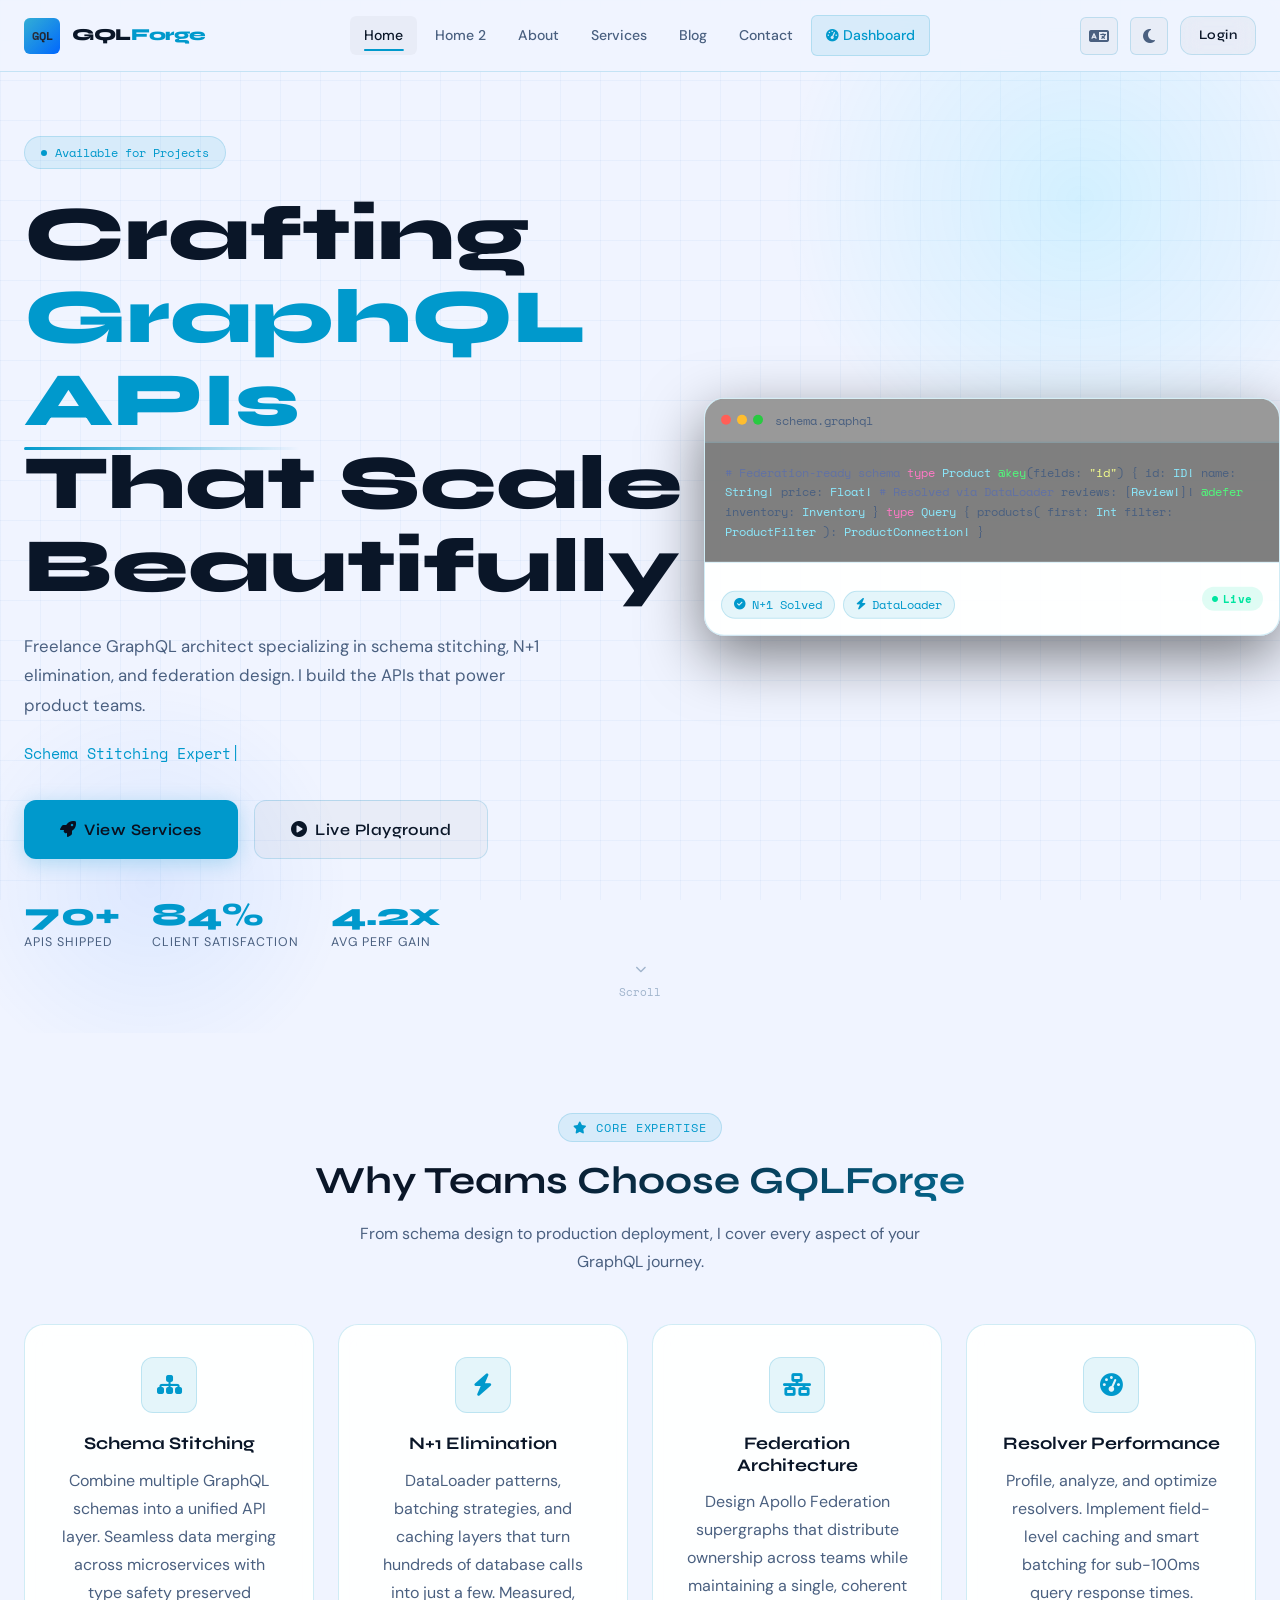
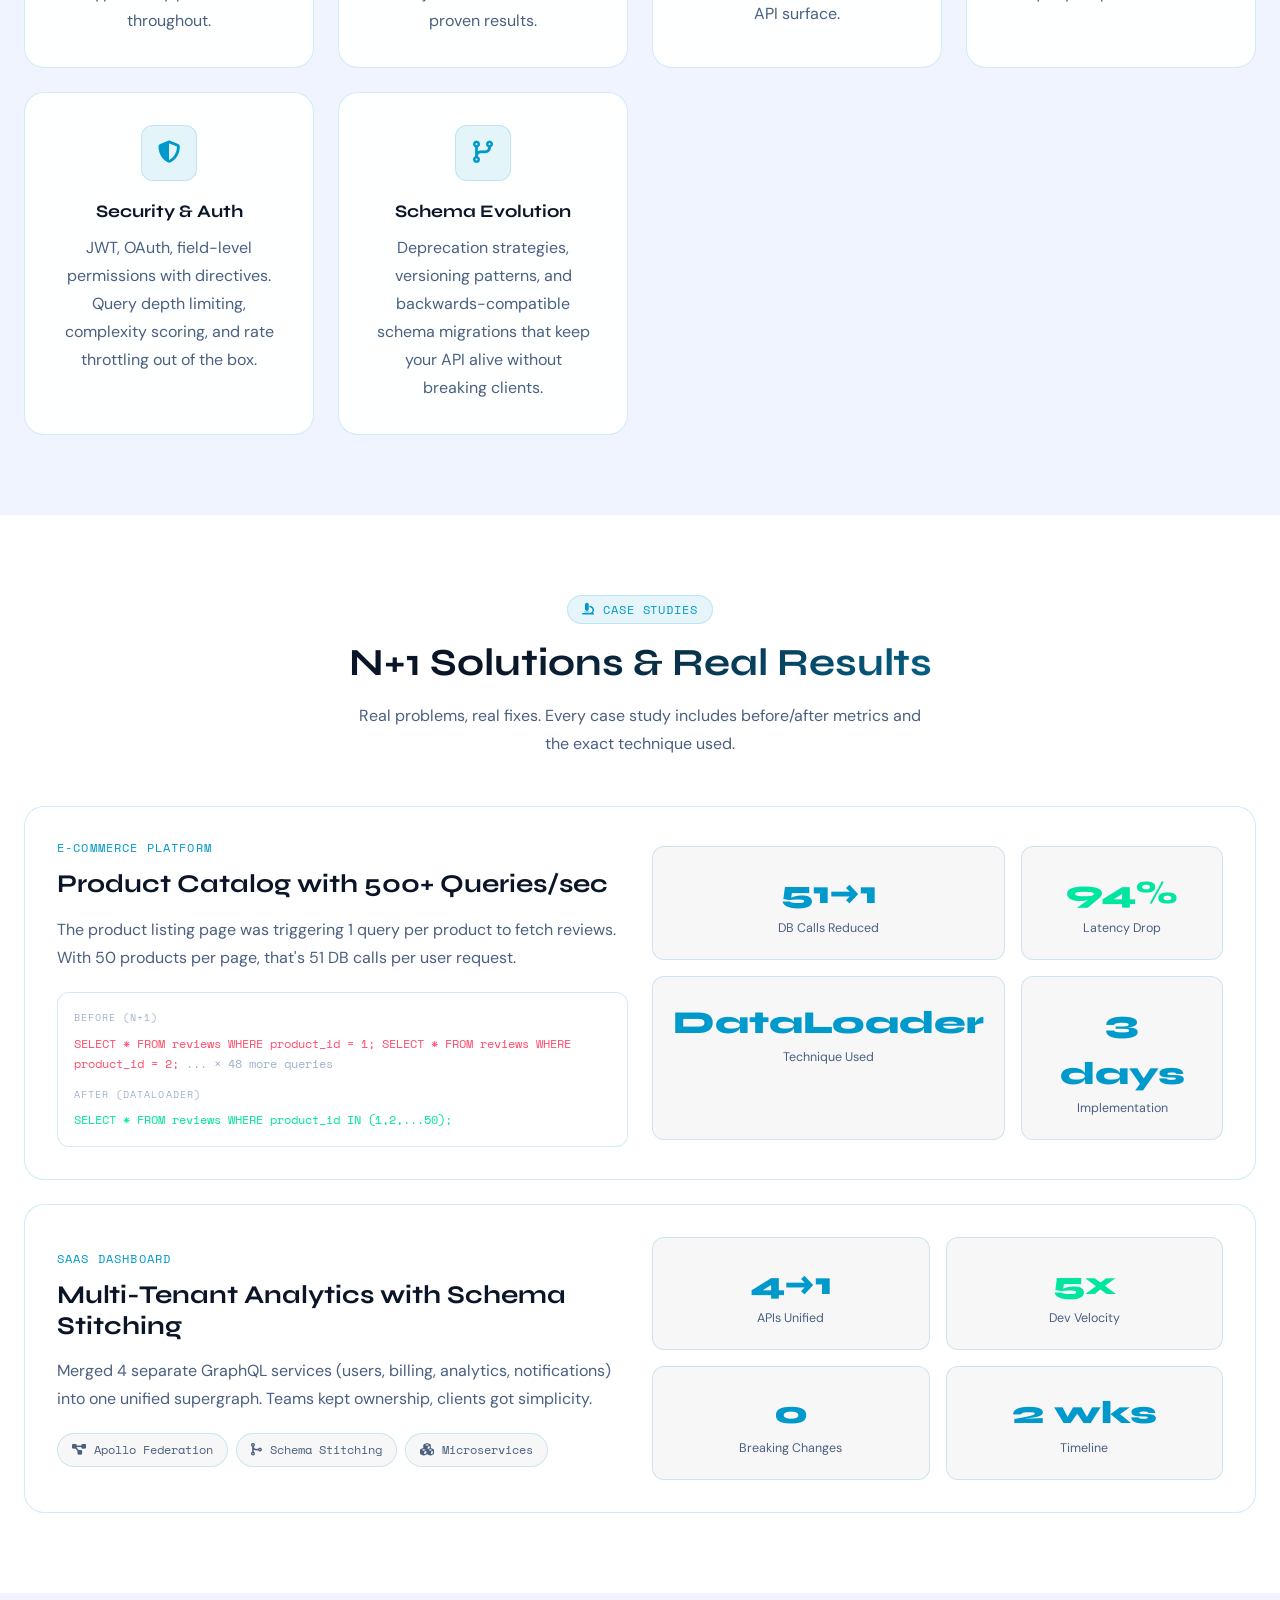
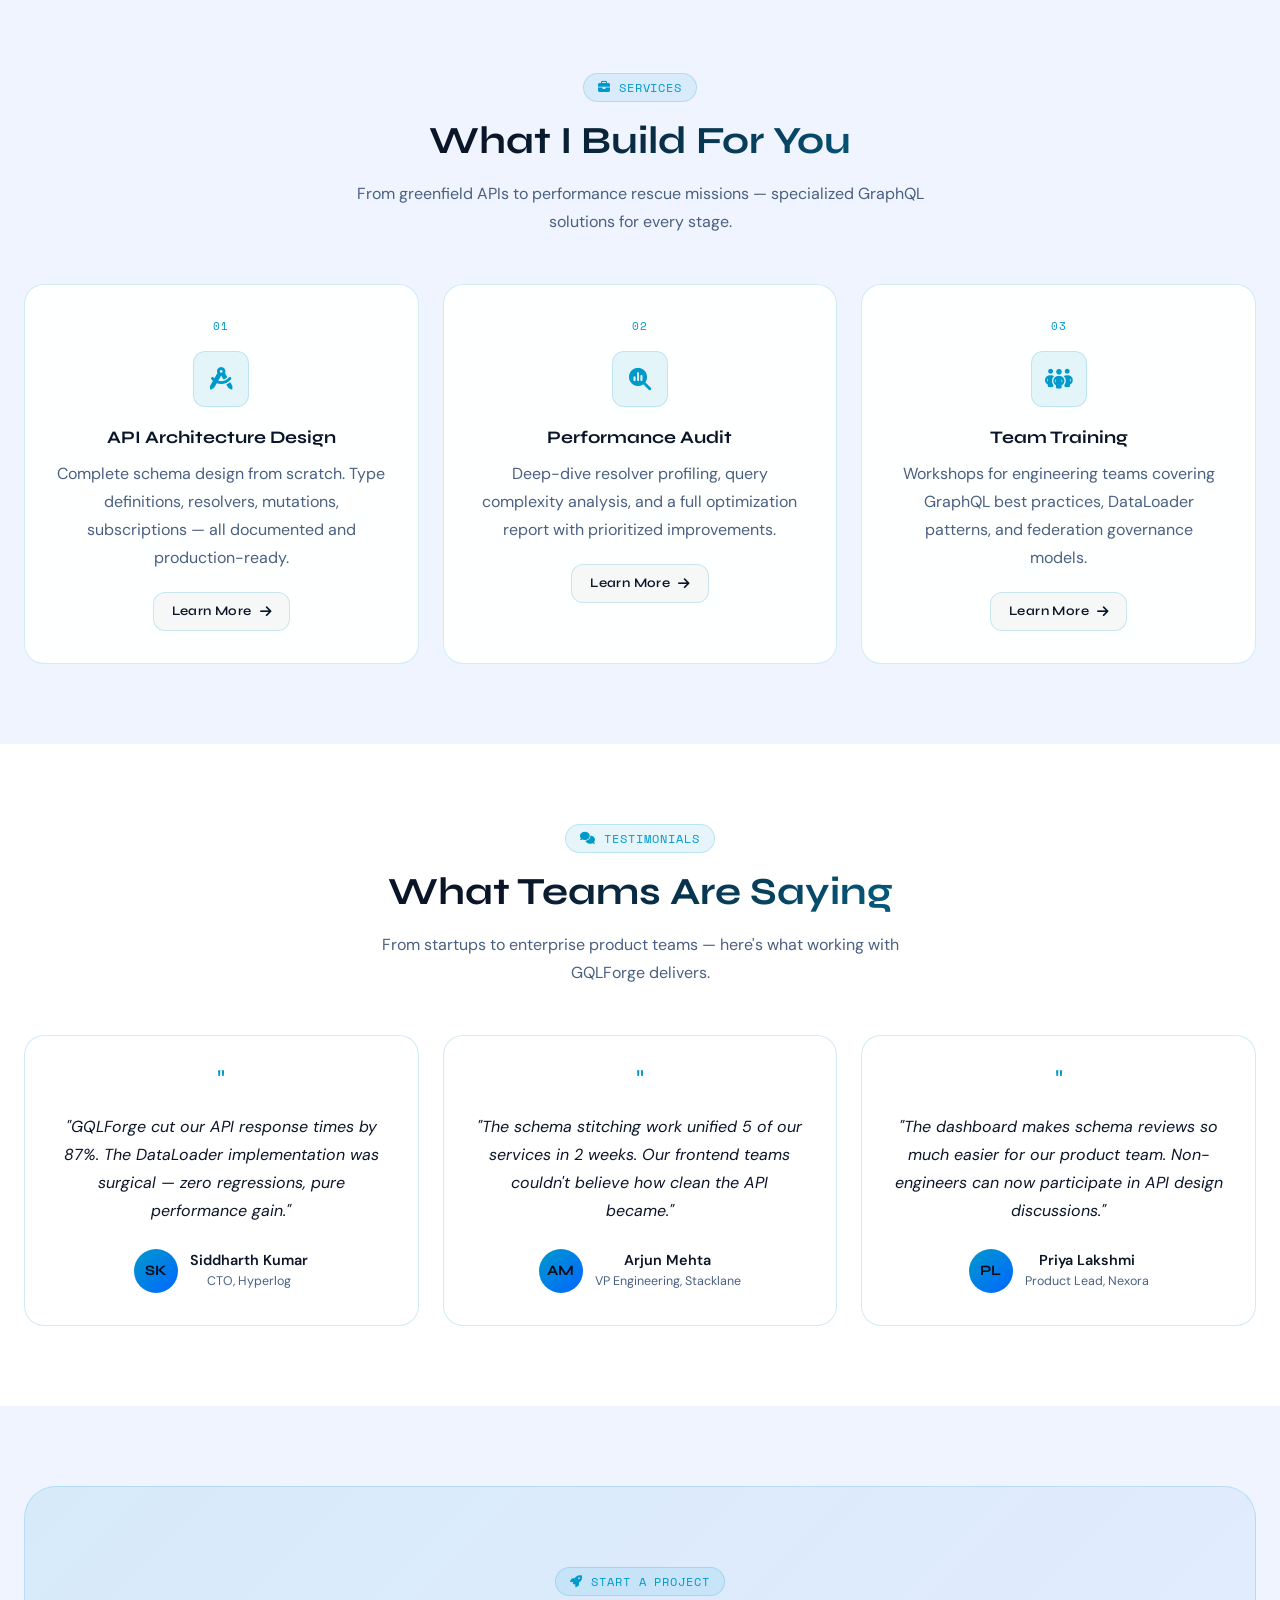
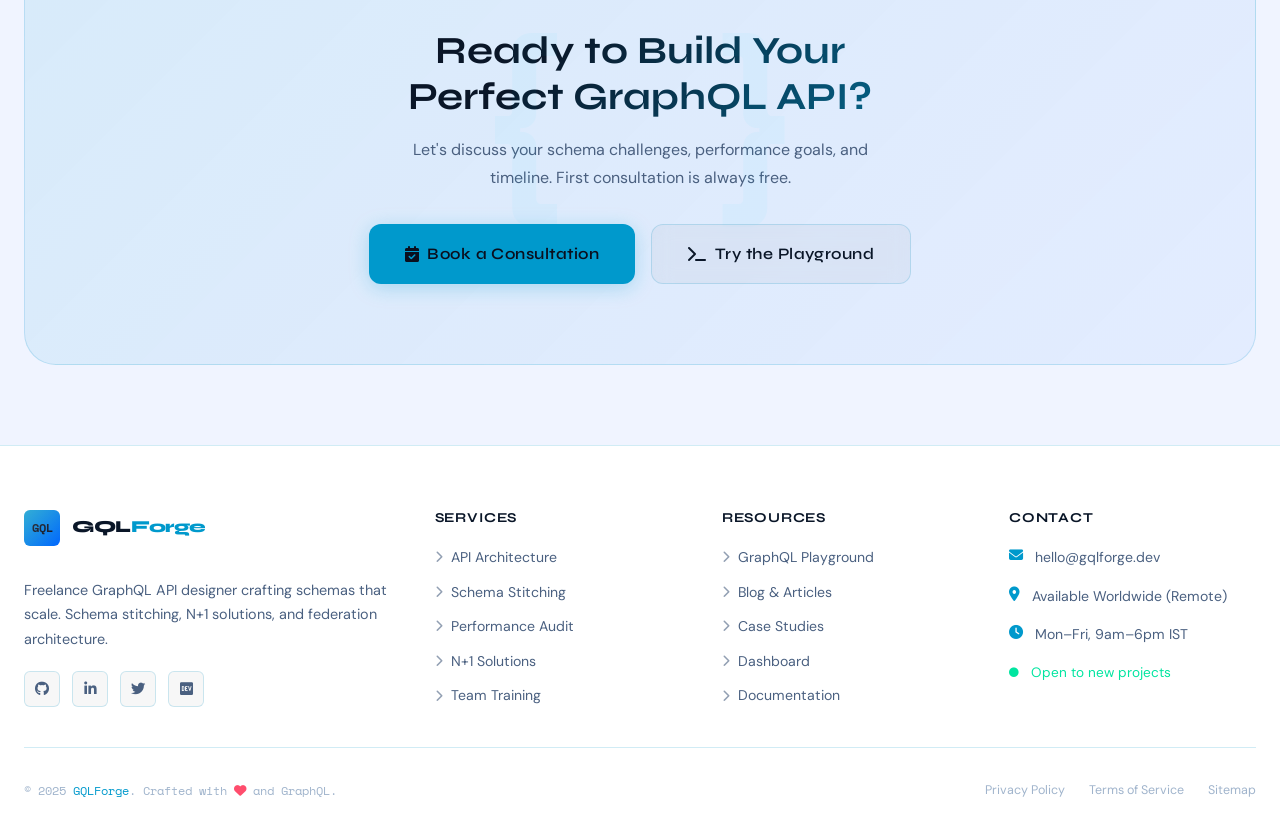
==== index.html @ 4ee48dc7 "first commit" ====
<!DOCTYPE html>
<html lang="en" data-theme="dark" dir="ltr">
<head>
  <meta charset="UTF-8">
  <meta name="viewport" content="width=device-width, initial-scale=1.0">
  <meta name="description" content="GQLForge - Freelance GraphQL API Designer specializing in schema stitching, N+1 solutions, and federation architecture.">
  <meta name="keywords" content="GraphQL, API Design, Schema Stitching, Federation, N+1, Resolver Performance">
  <meta property="og:title" content="GQLForge - Freelance GraphQL API Designer">
  <meta property="og:description" content="API-first portfolio with schema stitching examples, N+1 solution case studies, and collaborative GraphQL playground.">
  <title>GQLForge — Freelance GraphQL API Designer</title>

  <!-- Fonts & Icons -->
  <link rel="preconnect" href="https://fonts.googleapis.com">
  <link rel="preconnect" href="https://fonts.gstatic.com" crossorigin>
  <link href="https://fonts.googleapis.com/css2?family=Space+Mono:ital,wght@0,400;0,700;1,400&family=Syne:wght@400;600;700;800&family=DM+Sans:ital,opsz,wght@0,9..40,300;0,9..40,400;0,9..40,500;1,9..40,300&display=swap" rel="stylesheet">
  <link rel="stylesheet" href="https://cdnjs.cloudflare.com/ajax/libs/font-awesome/6.5.0/css/all.min.css">

  <!-- Styles -->
  <link rel="stylesheet" href="assets/css/style.css">
  <link rel="stylesheet" href="assets/css/dark-mode.css">
  <link rel="stylesheet" href="assets/css/rtl.css">

  <style>
    /* Page-specific styles */
    .hero { min-height: 100vh; }
    .schema-preview {
      background: var(--clr-card);
      border: 1px solid var(--clr-border);
      border-radius: var(--radius-lg);
      overflow: hidden;
      box-shadow: var(--shadow-elevated);
      animation: floatCard 6s ease-in-out infinite;
    }
    .schema-preview__bar {
      background: rgba(0,0,0,0.4);
      padding: 12px 16px;
      display: flex;
      align-items: center;
      gap: 12px;
      border-bottom: 1px solid var(--clr-border);
    }
    .stack-icons {
      display: flex;
      gap: 8px;
      flex-wrap: wrap;
      margin-top: 12px;
    }
    .stack-icon {
      display: inline-flex;
      align-items: center;
      gap: 6px;
      padding: 4px 12px;
      background: var(--clr-primary-dim);
      border: 1px solid var(--clr-border);
      border-radius: 100px;
      font-family: var(--font-mono);
      font-size: 0.72rem;
      color: var(--clr-primary);
    }

    /* Process connector line */
    .process-step:not(:last-child) .process-step__num::before {
      content: '';
      position: absolute;
      top: 100%;
      left: 50%;
      transform: translateX(-50%);
      width: 2px;
      height: 40px;
      background: linear-gradient(180deg, var(--clr-primary), transparent);
    }

    /* Floating label for case studies section */
    .n1-demo {
      background: var(--clr-surface);
      border: 1px solid var(--clr-border);
      border-radius: var(--radius-md);
      padding: 16px;
      font-family: var(--font-mono);
      font-size: 0.78rem;
    }

    .n1-before { color: var(--clr-error); }
    .n1-after { color: var(--clr-success); }
    .n1-label {
      font-size: 0.65rem;
      text-transform: uppercase;
      letter-spacing: 0.1em;
      color: var(--clr-text-faint);
      margin-bottom: 8px;
    }
  </style>
</head>
<body>

  <!-- HEADER -->
  <header class="header" role="banner">
    <div class="header__inner">
      <!-- Brand -->
      <a href="index.html" class="header__brand" aria-label="GQLForge Home">
        <div class="brand-logo" aria-hidden="true">GQL</div>
        <span class="brand-name">GQL<span>Forge</span></span>
      </a>

      <!-- Desktop Navigation (center) -->
      <nav class="header__nav" aria-label="Main navigation">
        <a href="index.html" class="nav__link">Home</a>
        <a href="pages/home2.html" class="nav__link">Home 2</a>
        <a href="pages/about.html" class="nav__link">About</a>
        <a href="pages/services.html" class="nav__link">Services</a>
        <a href="pages/blog.html" class="nav__link">Blog</a>
        <a href="pages/contact.html" class="nav__link">Contact</a>
        <a href="pages/dashboard.html" class="nav__link nav__dashboard">
          <i class="fas fa-gauge-high" style="font-size:0.8rem;"></i> Dashboard
        </a>
      </nav>

      <!-- Actions (right) -->
      <div class="header__actions">
        <button class="header__action-btn" data-rtl-toggle aria-label="Toggle RTL">
          <i class="fas fa-language"></i>
        </button>
        <button class="header__action-btn" data-theme-toggle aria-label="Toggle theme">
          <i class="fas fa-sun"></i>
        </button>
        <a href="pages/login.html" class="btn btn--outline btn--sm">Login</a>
        <button class="hamburger" aria-label="Toggle menu" aria-expanded="false" aria-controls="mobile-menu">
          <span></span><span></span><span></span>
        </button>
      </div>
    </div>
  </header>

  <!-- MOBILE MENU -->
  <div class="mobile-menu" id="mobile-menu" role="navigation" aria-label="Mobile navigation">
    <nav class="mobile-menu__nav">
      <a href="index.html" class="mobile-menu__link"><i class="fas fa-house"></i> Home</a>
      <a href="pages/home2.html" class="mobile-menu__link"><i class="fas fa-layer-group"></i> Home 2</a>
      <a href="pages/about.html" class="mobile-menu__link"><i class="fas fa-user"></i> About</a>
      <a href="pages/services.html" class="mobile-menu__link"><i class="fas fa-code"></i> Services</a>
      <a href="pages/blog.html" class="mobile-menu__link"><i class="fas fa-blog"></i> Blog</a>
      <a href="pages/contact.html" class="mobile-menu__link"><i class="fas fa-envelope"></i> Contact</a>
      <a href="pages/dashboard.html" class="mobile-menu__link" style="color: var(--clr-primary);"><i class="fas fa-gauge-high"></i> Dashboard</a>
    </nav>
    <div class="mobile-menu__actions">
      <a href="pages/login.html" class="btn btn--outline">Login</a>
      <a href="pages/register.html" class="btn btn--primary">Get Started</a>
    </div>
  </div>

  <main>
    <!-- ==========================================
         SECTION 1: HERO
         ========================================== -->
    <section class="hero" aria-labelledby="hero-heading">
      <div class="hero__glow" aria-hidden="true"></div>
      <div class="hero__glow-2" aria-hidden="true"></div>

      <div class="container">
        <div class="hero__content">
          <div class="hero__tag">
            <span class="hero__tag-dot" aria-hidden="true"></span>
            <span class="mono">Available for Projects</span>
          </div>

          <h1 class="hero__title" id="hero-heading">
            Crafting <span class="accent">GraphQL APIs</span><br>
            That Scale Beautifully
          </h1>

          <p class="hero__desc">
            Freelance GraphQL architect specializing in schema stitching, N+1 elimination,
            and federation design. I build the APIs that power product teams.
          </p>

          <p class="hero__desc" style="margin-top: -12px; font-size: 0.95rem;">
            <span class="mono text-primary" data-typing>Schema Stitching Expert</span><span style="color: var(--clr-primary); font-family: var(--font-mono);">|</span>
          </p>

          <div class="hero__actions">
            <a href="pages/services.html" class="btn btn--primary btn--lg">
              <i class="fas fa-rocket"></i> View Services
            </a>
            <a href="pages/home2.html" class="btn btn--outline btn--lg">
              <i class="fas fa-play-circle"></i> Live Playground
            </a>
          </div>

          <div class="hero__stats">
            <div>
              <div class="hero__stat-value" data-counter data-target="80" data-suffix="+">0+</div>
              <div class="hero__stat-label">APIs Shipped</div>
            </div>
            <div>
              <div class="hero__stat-value" data-counter data-target="97" data-suffix="%">0%</div>
              <div class="hero__stat-label">Client Satisfaction</div>
            </div>
            <div>
              <div class="hero__stat-value" data-counter data-target="4.8" data-suffix="x">0x</div>
              <div class="hero__stat-label">Avg Perf Gain</div>
            </div>
          </div>
        </div>

        <!-- Hero Visual (desktop) -->
        <div class="hero__visual" aria-hidden="true">
          <div class="schema-preview">
            <div class="schema-preview__bar">
              <div class="schema-dots">
                <div class="schema-dot"></div>
                <div class="schema-dot"></div>
                <div class="schema-dot"></div>
              </div>
              <span class="schema-filename">schema.graphql</span>
            </div>
            <div class="code-block" style="border:none; border-radius:0; margin:0; font-size:0.77rem; background: rgba(0,0,0,0.5);">
<span class="cm"># Federation-ready schema</span>
<span class="kw">type</span> <span class="type">Product</span> <span class="fn">@key</span>(fields: <span class="str">"id"</span>) {
  id: <span class="type">ID!</span>
  name: <span class="type">String!</span>
  price: <span class="type">Float!</span>
  <span class="cm"># Resolved via DataLoader</span>
  reviews: [<span class="type">Review!</span>]! <span class="fn">@defer</span>
  inventory: <span class="type">Inventory</span>
}

<span class="kw">type</span> <span class="type">Query</span> {
  products(
    first: <span class="type">Int</span>
    filter: <span class="type">ProductFilter</span>
  ): <span class="type">ProductConnection!</span>
}
            </div>
            <div style="padding: 16px; border-top: 1px solid var(--clr-border); display: flex; align-items: center; justify-content: space-between;">
              <div class="stack-icons">
                <span class="stack-icon"><i class="fas fa-check-circle"></i> N+1 Solved</span>
                <span class="stack-icon"><i class="fas fa-bolt"></i> DataLoader</span>
              </div>
              <span class="badge badge--success"><i class="fas fa-circle" style="font-size:6px;"></i> Live</span>
            </div>
          </div>
        </div>
      </div>

      <div class="scroll-indicator" aria-hidden="true">
        <i class="fas fa-chevron-down"></i>
        <span>Scroll</span>
      </div>
    </section>

    <!-- ==========================================
         SECTION 2: FEATURES / EXPERTISE
         ========================================== -->
    <section class="section" id="features" aria-labelledby="features-heading">
      <div class="container">
        <div class="section__header">
          <div class="section__tag"><i class="fas fa-star"></i> Core Expertise</div>
          <h2 class="section__title" id="features-heading">Why Teams Choose GQLForge</h2>
          <p class="section__subtitle">From schema design to production deployment, I cover every aspect of your GraphQL journey.</p>
        </div>

        <div class="features__grid">
          <div class="card reveal">
            <div class="card__icon"><i class="fas fa-sitemap"></i></div>
            <h3 class="card__title">Schema Stitching</h3>
            <p>Combine multiple GraphQL schemas into a unified API layer. Seamless data merging across microservices with type safety preserved throughout.</p>
          </div>

          <div class="card reveal animate-delay-1">
            <div class="card__icon"><i class="fas fa-bolt"></i></div>
            <h3 class="card__title">N+1 Elimination</h3>
            <p>DataLoader patterns, batching strategies, and caching layers that turn hundreds of database calls into just a few. Measured, proven results.</p>
          </div>

          <div class="card reveal animate-delay-2">
            <div class="card__icon"><i class="fas fa-network-wired"></i></div>
            <h3 class="card__title">Federation Architecture</h3>
            <p>Design Apollo Federation supergraphs that distribute ownership across teams while maintaining a single, coherent API surface.</p>
          </div>

          <div class="card reveal animate-delay-3">
            <div class="card__icon"><i class="fas fa-tachometer-alt"></i></div>
            <h3 class="card__title">Resolver Performance</h3>
            <p>Profile, analyze, and optimize resolvers. Implement field-level caching and smart batching for sub-100ms query response times.</p>
          </div>

          <div class="card reveal animate-delay-1">
            <div class="card__icon"><i class="fas fa-shield-halved"></i></div>
            <h3 class="card__title">Security & Auth</h3>
            <p>JWT, OAuth, field-level permissions with directives. Query depth limiting, complexity scoring, and rate throttling out of the box.</p>
          </div>

          <div class="card reveal animate-delay-2">
            <div class="card__icon"><i class="fas fa-code-branch"></i></div>
            <h3 class="card__title">Schema Evolution</h3>
            <p>Deprecation strategies, versioning patterns, and backwards-compatible schema migrations that keep your API alive without breaking clients.</p>
          </div>
        </div>
      </div>
    </section>

    <!-- ==========================================
         SECTION 3: CASE STUDIES (N+1 Solutions)
         ========================================== -->
    <section class="section" style="background: var(--clr-surface);" id="case-studies" aria-labelledby="case-heading">
      <div class="container">
        <div class="section__header">
          <div class="section__tag"><i class="fas fa-microscope"></i> Case Studies</div>
          <h2 class="section__title" id="case-heading">N+1 Solutions & Real Results</h2>
          <p class="section__subtitle">Real problems, real fixes. Every case study includes before/after metrics and the exact technique used.</p>
        </div>

        <div style="display: flex; flex-direction: column; gap: var(--space-6);">
          <div class="case-study-card reveal">
            <div>
              <div class="case-study-card__tag">E-Commerce Platform</div>
              <h3 style="margin-bottom: var(--space-4);">Product Catalog with 500+ Queries/sec</h3>
              <p style="margin-bottom: var(--space-5);">The product listing page was triggering 1 query per product to fetch reviews. With 50 products per page, that's 51 DB calls per user request.</p>
              <div class="n1-demo">
                <div class="n1-label">Before (N+1)</div>
                <div class="n1-before">SELECT * FROM reviews WHERE product_id = 1;
SELECT * FROM reviews WHERE product_id = 2;
<span style="color: var(--clr-text-faint)">... × 48 more queries</span></div>
                <div style="height: 12px;"></div>
                <div class="n1-label">After (DataLoader)</div>
                <div class="n1-after">SELECT * FROM reviews WHERE product_id IN (1,2,...50);</div>
              </div>
            </div>
            <div style="display: grid; grid-template-columns: 1fr 1fr; gap: var(--space-4);">
              <div class="case-metric">
                <div class="case-metric__value">51→1</div>
                <div class="case-metric__label">DB Calls Reduced</div>
              </div>
              <div class="case-metric">
                <div class="case-metric__value" style="color: var(--clr-success);">94%</div>
                <div class="case-metric__label">Latency Drop</div>
              </div>
              <div class="case-metric">
                <div class="case-metric__value">DataLoader</div>
                <div class="case-metric__label">Technique Used</div>
              </div>
              <div class="case-metric">
                <div class="case-metric__value">3 days</div>
                <div class="case-metric__label">Implementation</div>
              </div>
            </div>
          </div>

          <div class="case-study-card reveal">
            <div>
              <div class="case-study-card__tag">SaaS Dashboard</div>
              <h3 style="margin-bottom: var(--space-4);">Multi-Tenant Analytics with Schema Stitching</h3>
              <p style="margin-bottom: var(--space-5);">Merged 4 separate GraphQL services (users, billing, analytics, notifications) into one unified supergraph. Teams kept ownership, clients got simplicity.</p>
              <div style="display: flex; gap: 8px; flex-wrap: wrap;">
                <span class="tech-pill"><i class="fas fa-diagram-project"></i> Apollo Federation</span>
                <span class="tech-pill"><i class="fas fa-code-merge"></i> Schema Stitching</span>
                <span class="tech-pill"><i class="fas fa-cubes"></i> Microservices</span>
              </div>
            </div>
            <div style="display: grid; grid-template-columns: 1fr 1fr; gap: var(--space-4);">
              <div class="case-metric">
                <div class="case-metric__value">4→1</div>
                <div class="case-metric__label">APIs Unified</div>
              </div>
              <div class="case-metric">
                <div class="case-metric__value" style="color: var(--clr-success);">5x</div>
                <div class="case-metric__label">Dev Velocity</div>
              </div>
              <div class="case-metric">
                <div class="case-metric__value">0</div>
                <div class="case-metric__label">Breaking Changes</div>
              </div>
              <div class="case-metric">
                <div class="case-metric__value">2 wks</div>
                <div class="case-metric__label">Timeline</div>
              </div>
            </div>
          </div>
        </div>
      </div>
    </section>

    <!-- ==========================================
         SECTION 4: SERVICES OVERVIEW
         ========================================== -->
    <section class="section" id="services" aria-labelledby="services-heading">
      <div class="container">
        <div class="section__header">
          <div class="section__tag"><i class="fas fa-briefcase"></i> Services</div>
          <h2 class="section__title" id="services-heading">What I Build For You</h2>
          <p class="section__subtitle">From greenfield APIs to performance rescue missions — specialized GraphQL solutions for every stage.</p>
        </div>

        <div class="services__grid">
          <div class="service-card reveal">
            <div class="service-card__num">01</div>
            <div class="card__icon" style="margin: 0 auto var(--space-5);"><i class="fas fa-drafting-compass"></i></div>
            <h3 class="card__title">API Architecture Design</h3>
            <p>Complete schema design from scratch. Type definitions, resolvers, mutations, subscriptions — all documented and production-ready.</p>
            <a href="pages/services.html" class="btn btn--outline btn--sm" style="margin-top: var(--space-5);">Learn More <i class="fas fa-arrow-right"></i></a>
          </div>

          <div class="service-card reveal animate-delay-1">
            <div class="service-card__num">02</div>
            <div class="card__icon" style="margin: 0 auto var(--space-5);"><i class="fas fa-magnifying-glass-chart"></i></div>
            <h3 class="card__title">Performance Audit</h3>
            <p>Deep-dive resolver profiling, query complexity analysis, and a full optimization report with prioritized improvements.</p>
            <a href="pages/services.html" class="btn btn--outline btn--sm" style="margin-top: var(--space-5);">Learn More <i class="fas fa-arrow-right"></i></a>
          </div>

          <div class="service-card reveal animate-delay-2">
            <div class="service-card__num">03</div>
            <div class="card__icon" style="margin: 0 auto var(--space-5);"><i class="fas fa-people-group"></i></div>
            <h3 class="card__title">Team Training</h3>
            <p>Workshops for engineering teams covering GraphQL best practices, DataLoader patterns, and federation governance models.</p>
            <a href="pages/services.html" class="btn btn--outline btn--sm" style="margin-top: var(--space-5);">Learn More <i class="fas fa-arrow-right"></i></a>
          </div>
        </div>
      </div>
    </section>

    <!-- ==========================================
         SECTION 5: TESTIMONIALS
         ========================================== -->
    <section class="section" style="background: var(--clr-surface);" aria-labelledby="testimonials-heading">
      <div class="container">
        <div class="section__header">
          <div class="section__tag"><i class="fas fa-comments"></i> Testimonials</div>
          <h2 class="section__title" id="testimonials-heading">What Teams Are Saying</h2>
          <p class="section__subtitle">From startups to enterprise product teams — here's what working with GQLForge delivers.</p>
        </div>

        <div class="grid-3">
          <div class="testimonial-card reveal">
            <div class="testimonial-card__quote">"</div>
            <p class="testimonial-card__text">"GQLForge cut our API response times by 87%. The DataLoader implementation was surgical — zero regressions, pure performance gain."</p>
            <div class="testimonial-card__author">
              <div class="testimonial-card__avatar">SK</div>
              <div>
                <div class="testimonial-card__name">Siddharth Kumar</div>
                <div class="testimonial-card__role">CTO, Hyperlog</div>
              </div>
            </div>
          </div>

          <div class="testimonial-card reveal animate-delay-1">
            <div class="testimonial-card__quote">"</div>
            <p class="testimonial-card__text">"The schema stitching work unified 5 of our services in 2 weeks. Our frontend teams couldn't believe how clean the API became."</p>
            <div class="testimonial-card__author">
              <div class="testimonial-card__avatar">AM</div>
              <div>
                <div class="testimonial-card__name">Arjun Mehta</div>
                <div class="testimonial-card__role">VP Engineering, Stacklane</div>
              </div>
            </div>
          </div>

          <div class="testimonial-card reveal animate-delay-2">
            <div class="testimonial-card__quote">"</div>
            <p class="testimonial-card__text">"The dashboard makes schema reviews so much easier for our product team. Non-engineers can now participate in API design discussions."</p>
            <div class="testimonial-card__author">
              <div class="testimonial-card__avatar">PL</div>
              <div>
                <div class="testimonial-card__name">Priya Lakshmi</div>
                <div class="testimonial-card__role">Product Lead, Nexora</div>
              </div>
            </div>
          </div>
        </div>
      </div>
    </section>

    <!-- ==========================================
         SECTION 6: CTA
         ========================================== -->
    <section class="section" aria-labelledby="cta-heading">
      <div class="container">
        <div class="cta-section reveal">
          <div class="section__tag" style="display: inline-flex;"><i class="fas fa-rocket"></i> Start a Project</div>
          <h2 class="section__title" id="cta-heading" style="margin-top: var(--space-4);">Ready to Build Your<br>Perfect GraphQL API?</h2>
          <p style="max-width: 500px; margin: var(--space-4) auto var(--space-8); color: var(--clr-text-muted);">
            Let's discuss your schema challenges, performance goals, and timeline. First consultation is always free.
          </p>
          <div style="display: flex; flex-wrap: wrap; gap: var(--space-4); justify-content: center;">
            <a href="pages/contact.html" class="btn btn--primary btn--lg">
              <i class="fas fa-calendar-check"></i> Book a Consultation
            </a>
            <a href="pages/home2.html" class="btn btn--outline btn--lg">
              <i class="fas fa-terminal"></i> Try the Playground
            </a>
          </div>
        </div>
      </div>
    </section>
  </main>

  <!-- FOOTER -->
  <footer class="footer" role="contentinfo">
    <div class="container">
      <div class="footer__grid">
        <!-- Brand Col -->
        <div>
          <a href="index.html" class="header__brand" style="margin-bottom: var(--space-4); display: inline-flex;">
            <div class="brand-logo">GQL</div>
            <span class="brand-name">GQL<span>Forge</span></span>
          </a>
          <p class="footer__brand-desc">
            Freelance GraphQL API designer crafting schemas that scale. Schema stitching, N+1 solutions, and federation architecture.
          </p>
          <div class="footer__social">
            <a href="#" class="footer__social-link" aria-label="GitHub"><i class="fab fa-github"></i></a>
            <a href="#" class="footer__social-link" aria-label="LinkedIn"><i class="fab fa-linkedin-in"></i></a>
            <a href="#" class="footer__social-link" aria-label="Twitter"><i class="fab fa-twitter"></i></a>
            <a href="#" class="footer__social-link" aria-label="Dev.to"><i class="fab fa-dev"></i></a>
          </div>
        </div>

        <!-- Services Col -->
        <div>
          <h3 class="footer__col-title">Services</h3>
          <ul class="footer__links">
            <li><a href="pages/services.html" class="footer__link"><i class="fas fa-chevron-right"></i> API Architecture</a></li>
            <li><a href="pages/services.html" class="footer__link"><i class="fas fa-chevron-right"></i> Schema Stitching</a></li>
            <li><a href="pages/services.html" class="footer__link"><i class="fas fa-chevron-right"></i> Performance Audit</a></li>
            <li><a href="pages/services.html" class="footer__link"><i class="fas fa-chevron-right"></i> N+1 Solutions</a></li>
            <li><a href="pages/services.html" class="footer__link"><i class="fas fa-chevron-right"></i> Team Training</a></li>
          </ul>
        </div>

        <!-- Resources Col -->
        <div>
          <h3 class="footer__col-title">Resources</h3>
          <ul class="footer__links">
            <li><a href="pages/home2.html" class="footer__link"><i class="fas fa-chevron-right"></i> GraphQL Playground</a></li>
            <li><a href="pages/blog.html" class="footer__link"><i class="fas fa-chevron-right"></i> Blog & Articles</a></li>
            <li><a href="pages/about.html" class="footer__link"><i class="fas fa-chevron-right"></i> Case Studies</a></li>
            <li><a href="pages/dashboard.html" class="footer__link"><i class="fas fa-chevron-right"></i> Dashboard</a></li>
            <li><a href="documentation/README.html" class="footer__link"><i class="fas fa-chevron-right"></i> Documentation</a></li>
          </ul>
        </div>

        <!-- Contact Col -->
        <div>
          <h3 class="footer__col-title">Contact</h3>
          <div class="footer__contact-item">
            <i class="fas fa-envelope"></i>
            <span>hello@gqlforge.dev</span>
          </div>
          <div class="footer__contact-item">
            <i class="fas fa-location-dot"></i>
            <span>Available Worldwide (Remote)</span>
          </div>
          <div class="footer__contact-item">
            <i class="fas fa-clock"></i>
            <span>Mon–Fri, 9am–6pm IST</span>
          </div>
          <div class="footer__contact-item">
            <i class="fas fa-circle" style="color: var(--clr-success); font-size: 0.6rem; margin-top: 6px;"></i>
            <span style="color: var(--clr-success); font-size: 0.85rem;">Open to new projects</span>
          </div>
        </div>
      </div>

      <div class="footer__bottom">
        <p class="footer__copy">© 2025 <span>GQLForge</span>. Crafted with <i class="fas fa-heart" style="color: var(--clr-error);"></i> and GraphQL.</p>
        <div class="footer__bottom-links">
          <a href="#" class="footer__bottom-link">Privacy Policy</a>
          <a href="#" class="footer__bottom-link">Terms of Service</a>
          <a href="#" class="footer__bottom-link">Sitemap</a>
        </div>
      </div>
    </div>
  </footer>

  <!-- Scripts -->
  <script src="assets/js/main.js"></script>
</body>
</html>
---- assets/css/style.css ----
/* =========================================
   GraphQL API Designer - Main Stylesheet
   Color Palette: #0A0F1E (Deep Navy), #00D4FF (Cyan), #F0F4FF (Frost)
   ========================================= */

@import url('https://fonts.googleapis.com/css2?family=Space+Mono:ital,wght@0,400;0,700;1,400&family=Syne:wght@400;600;700;800&family=DM+Sans:ital,opsz,wght@0,9..40,300;0,9..40,400;0,9..40,500;1,9..40,300&display=swap');

/* ---- CSS Variables ---- */
:root {
  --clr-bg: #0A0F1E;
  --clr-surface: #111827;
  --clr-surface2: #1a2235;
  --clr-border: rgba(0, 212, 255, 0.15);
  --clr-primary: #00D4FF;
  --clr-primary-dim: rgba(0, 212, 255, 0.12);
  --clr-primary-glow: rgba(0, 212, 255, 0.35);
  --clr-accent: #F0F4FF;
  --clr-text: #E8EEFF;
  --clr-text-muted: #8899BB;
  --clr-text-faint: #445566;
  --clr-card: rgba(17, 24, 39, 0.85);
  --clr-glass: rgba(255,255,255,0.04);
  --clr-error: #FF4D6D;
  --clr-success: #00E5A0;
  --clr-warning: #FFB800;

  --font-display: 'Syne', sans-serif;
  --font-mono: 'Space Mono', monospace;
  --font-body: 'DM Sans', sans-serif;

  --radius-sm: 6px;
  --radius-md: 12px;
  --radius-lg: 20px;
  --radius-xl: 32px;

  --shadow-glow: 0 0 30px rgba(0, 212, 255, 0.18);
  --shadow-card: 0 8px 32px rgba(0,0,0,0.4);
  --shadow-elevated: 0 20px 60px rgba(0,0,0,0.5);

  --transition: 0.3s cubic-bezier(0.4, 0, 0.2, 1);
  --transition-bounce: 0.4s cubic-bezier(0.34, 1.56, 0.64, 1);

  --header-h: 72px;
  --sidebar-w: 260px;

  --space-1: 4px;
  --space-2: 8px;
  --space-3: 12px;
  --space-4: 16px;
  --space-5: 20px;
  --space-6: 24px;
  --space-8: 32px;
  --space-10: 40px;
  --space-12: 48px;
  --space-16: 64px;
  --space-20: 80px;
  --space-24: 96px;
}

[data-theme="light"] {
  --clr-bg: #F0F4FF;
  --clr-surface: #FFFFFF;
  --clr-surface2: #E8EEFF;
  --clr-border: rgba(0, 150, 200, 0.18);
  --clr-primary: #0099CC;
  --clr-primary-dim: rgba(0, 153, 204, 0.1);
  --clr-primary-glow: rgba(0, 153, 204, 0.25);
  --clr-accent: #0A0F1E;
  --clr-text: #0A1628;
  --clr-text-muted: #4A6080;
  --clr-text-faint: #A0B4CC;
  --clr-card: rgba(255, 255, 255, 0.92);
  --clr-glass: rgba(0,0,0,0.03);
}

/* ---- Reset & Base ---- */
*, *::before, *::after { box-sizing: border-box; margin: 0; padding: 0; }

html { scroll-behavior: smooth; font-size: 16px; }

body {
  font-family: var(--font-body);
  background-color: var(--clr-bg);
  color: var(--clr-text);
  line-height: 1.6;
  min-height: 100vh;
  transition: background-color var(--transition), color var(--transition);
  overflow-x: hidden;
}

/* Background grid pattern */
body::before {
  content: '';
  position: fixed;
  inset: 0;
  background-image:
    linear-gradient(rgba(0,212,255,0.03) 1px, transparent 1px),
    linear-gradient(90deg, rgba(0,212,255,0.03) 1px, transparent 1px);
  background-size: 40px 40px;
  pointer-events: none;
  z-index: 0;
}

[data-theme="light"] body::before {
  background-image:
    linear-gradient(rgba(0,100,200,0.04) 1px, transparent 1px),
    linear-gradient(90deg, rgba(0,100,200,0.04) 1px, transparent 1px);
}

main { position: relative; z-index: 1; }

img { max-width: 100%; height: auto; display: block; }
a { color: var(--clr-primary); text-decoration: none; transition: color var(--transition); }
a:hover { color: var(--clr-accent); }
ul { list-style: none; }
button { cursor: pointer; font-family: var(--font-body); border: none; background: none; }

/* ---- Typography ---- */
h1,h2,h3,h4,h5,h6 { font-family: var(--font-display); font-weight: 700; line-height: 1.2; }
h1 { font-size: clamp(2.2rem, 5vw, 4rem); }
h2 { font-size: clamp(1.7rem, 3vw, 2.8rem); }
h3 { font-size: clamp(1.2rem, 2vw, 1.6rem); }
h4 { font-size: 1.1rem; }
p { color: var(--clr-text-muted); line-height: 1.75; }

.mono { font-family: var(--font-mono); }
.text-primary { color: var(--clr-primary); }
.text-center { text-align: center; }
.text-muted { color: var(--clr-text-muted); }

/* ---- Layout ---- */
.container {
  width: 100%;
  max-width: 1280px;
  margin: 0 auto;
  padding: 0 var(--space-6);
}

.section {
  padding: var(--space-20) 0;
}

.section__header {
  text-align: center;
  margin-bottom: var(--space-12);
}

.section__tag {
  display: inline-flex;
  align-items: center;
  gap: var(--space-2);
  font-family: var(--font-mono);
  font-size: 0.75rem;
  color: var(--clr-primary);
  background: var(--clr-primary-dim);
  border: 1px solid var(--clr-border);
  border-radius: 100px;
  padding: 4px 14px;
  margin-bottom: var(--space-4);
  letter-spacing: 0.08em;
  text-transform: uppercase;
}

.section__title {
  margin-bottom: var(--space-4);
  background: linear-gradient(135deg, var(--clr-text) 40%, var(--clr-primary));
  -webkit-background-clip: text;
  -webkit-text-fill-color: transparent;
  background-clip: text;
}

.section__subtitle {
  max-width: 580px;
  margin: 0 auto;
  color: var(--clr-text-muted);
}

/* ---- Buttons ---- */
.btn {
  display: inline-flex;
  align-items: center;
  justify-content: center;
  gap: var(--space-2);
  padding: 12px 28px;
  border-radius: var(--radius-md);
  font-family: var(--font-display);
  font-size: 0.9rem;
  font-weight: 600;
  letter-spacing: 0.03em;
  transition: all var(--transition);
  position: relative;
  overflow: hidden;
}

.btn::before {
  content: '';
  position: absolute;
  inset: 0;
  background: rgba(255,255,255,0.06);
  opacity: 0;
  transition: opacity var(--transition);
}

.btn:hover::before { opacity: 1; }

.btn--primary {
  background: var(--clr-primary);
  color: #0A0F1E;
  box-shadow: 0 4px 20px var(--clr-primary-glow);
}

.btn--primary:hover {
  transform: translateY(-2px);
  box-shadow: 0 8px 30px var(--clr-primary-glow);
  color: #0A0F1E;
}

.btn--outline {
  border: 1px solid var(--clr-border);
  color: var(--clr-text);
  background: var(--clr-glass);
  backdrop-filter: blur(10px);
}

.btn--outline:hover {
  border-color: var(--clr-primary);
  color: var(--clr-primary);
  transform: translateY(-2px);
}

.btn--ghost {
  color: var(--clr-text-muted);
  padding: 8px 16px;
}

.btn--ghost:hover { color: var(--clr-primary); }

.btn--sm { padding: 8px 18px; font-size: 0.82rem; }
.btn--lg { padding: 16px 36px; font-size: 1rem; }
.btn--icon { width: 42px; height: 42px; padding: 0; border-radius: var(--radius-sm); }

/* ---- Cards ---- */
.card {
  background: var(--clr-card);
  border: 1px solid var(--clr-border);
  border-radius: var(--radius-lg);
  padding: var(--space-8);
  backdrop-filter: blur(12px);
  transition: all var(--transition);
  text-align: center;
}

.card:hover {
  border-color: var(--clr-primary);
  box-shadow: var(--shadow-glow);
  transform: translateY(-4px);
}

.card__icon {
  width: 56px;
  height: 56px;
  background: var(--clr-primary-dim);
  border: 1px solid var(--clr-border);
  border-radius: var(--radius-md);
  display: flex;
  align-items: center;
  justify-content: center;
  margin: 0 auto var(--space-5);
  font-size: 1.4rem;
  color: var(--clr-primary);
  transition: all var(--transition);
}

.card:hover .card__icon {
  background: var(--clr-primary);
  color: #0A0F1E;
  box-shadow: 0 0 20px var(--clr-primary-glow);
}

.card__title {
  margin-bottom: var(--space-3);
  font-size: 1.1rem;
}

/* ---- Grid Layouts ---- */
.grid-3 {
  display: grid;
  grid-template-columns: repeat(auto-fit, minmax(280px, 1fr));
  gap: var(--space-6);
}

.grid-2 {
  display: grid;
  grid-template-columns: repeat(auto-fit, minmax(340px, 1fr));
  gap: var(--space-6);
}

/* ---- Badge ---- */
.badge {
  display: inline-flex;
  align-items: center;
  gap: 4px;
  padding: 3px 10px;
  border-radius: 100px;
  font-family: var(--font-mono);
  font-size: 0.7rem;
  font-weight: 700;
  letter-spacing: 0.05em;
}

.badge--primary { background: var(--clr-primary-dim); color: var(--clr-primary); border: 1px solid var(--clr-border); }
.badge--success { background: rgba(0,229,160,0.12); color: var(--clr-success); }
.badge--warning { background: rgba(255,184,0,0.12); color: var(--clr-warning); }
.badge--error { background: rgba(255,77,109,0.12); color: var(--clr-error); }

/* ---- Code Block ---- */
.code-block {
  background: rgba(0,0,0,0.5);
  border: 1px solid var(--clr-border);
  border-radius: var(--radius-md);
  padding: var(--space-5);
  font-family: var(--font-mono);
  font-size: 0.8rem;
  color: var(--clr-text-muted);
  overflow-x: auto;
  position: relative;
}

.code-block .kw { color: #FF79C6; }
.code-block .type { color: #8BE9FD; }
.code-block .str { color: #F1FA8C; }
.code-block .cm { color: #6272A4; }
.code-block .fn { color: #50FA7B; }

/* ---- Divider ---- */
.divider {
  height: 1px;
  background: linear-gradient(90deg, transparent, var(--clr-border), transparent);
  margin: var(--space-8) 0;
}

/* ============================================
   HEADER
   ============================================ */
.header {
  position: fixed;
  top: 0;
  left: 0;
  right: 0;
  height: var(--header-h);
  z-index: 1000;
  display: flex;
  align-items: center;
  background: rgba(10, 15, 30, 0.85);
  backdrop-filter: blur(20px);
  border-bottom: 1px solid var(--clr-border);
  transition: all var(--transition);
}

[data-theme="light"] .header {
  background: rgba(240, 244, 255, 0.9);
}

.header.scrolled {
  box-shadow: 0 4px 30px rgba(0,0,0,0.3);
}

.header__inner {
  display: flex;
  align-items: center;
  width: 100%;
  padding: 0 var(--space-6);
}

/* Brand */
.header__brand {
  display: flex;
  align-items: center;
  gap: var(--space-3);
  text-decoration: none;
  flex-shrink: 0;
}

.brand-logo {
  width: 36px;
  height: 36px;
  background: linear-gradient(135deg, var(--clr-primary), #0066FF);
  border-radius: var(--radius-sm);
  display: flex;
  align-items: center;
  justify-content: center;
  font-family: var(--font-mono);
  font-size: 0.75rem;
  font-weight: 700;
  color: #0A0F1E;
  position: relative;
  overflow: hidden;
}

.brand-logo::after {
  content: '';
  position: absolute;
  inset: 0;
  background: linear-gradient(135deg, rgba(255,255,255,0.2), transparent);
}

.brand-name {
  font-family: var(--font-display);
  font-weight: 800;
  font-size: 1.05rem;
  color: var(--clr-text);
  letter-spacing: -0.02em;
}

.brand-name span { color: var(--clr-primary); }

/* Desktop Nav */
.header__nav {
  display: none;
  align-items: center;
  gap: 4px;
  position: absolute;
  left: 50%;
  transform: translateX(-50%);
}

.nav__link {
  font-family: var(--font-body);
  font-size: 0.88rem;
  font-weight: 500;
  color: var(--clr-text-muted);
  padding: 8px 14px;
  border-radius: var(--radius-sm);
  transition: all var(--transition);
  position: relative;
  white-space: nowrap;
}

.nav__link::after {
  content: '';
  position: absolute;
  bottom: 4px;
  left: 50%;
  transform: translateX(-50%);
  width: 0;
  height: 2px;
  background: var(--clr-primary);
  border-radius: 2px;
  transition: width var(--transition);
}

.nav__link:hover, .nav__link.active {
  color: var(--clr-text);
  background: var(--clr-glass);
}

.nav__link:hover::after, .nav__link.active::after {
  width: 60%;
}

.nav__dashboard {
  color: var(--clr-primary);
  border: 1px solid var(--clr-border);
  background: var(--clr-primary-dim);
}

/* Header Actions */
.header__actions {
  display: flex;
  align-items: center;
  gap: var(--space-3);
  margin-left: auto;
}

.header__action-btn {
  width: 38px;
  height: 38px;
  display: flex;
  align-items: center;
  justify-content: center;
  border-radius: var(--radius-sm);
  color: var(--clr-text-muted);
  background: var(--clr-glass);
  border: 1px solid var(--clr-border);
  font-size: 1rem;
  transition: all var(--transition);
}

.header__action-btn:hover {
  color: var(--clr-primary);
  border-color: var(--clr-primary);
  box-shadow: 0 0 12px var(--clr-primary-glow);
}

/* Hamburger */
.hamburger {
  width: 38px;
  height: 38px;
  display: flex;
  flex-direction: column;
  align-items: center;
  justify-content: center;
  gap: 5px;
  cursor: pointer;
  border-radius: var(--radius-sm);
  border: 1px solid var(--clr-border);
  background: var(--clr-glass);
  transition: all var(--transition);
}

.hamburger:hover { border-color: var(--clr-primary); }

.hamburger span {
  display: block;
  width: 18px;
  height: 1.5px;
  background: var(--clr-text);
  border-radius: 2px;
  transition: all var(--transition);
}

.hamburger.open span:nth-child(1) { transform: rotate(45deg) translate(4.5px, 4.5px); }
.hamburger.open span:nth-child(2) { opacity: 0; transform: scaleX(0); }
.hamburger.open span:nth-child(3) { transform: rotate(-45deg) translate(4.5px, -4.5px); }

/* Mobile Menu */
.mobile-menu {
  position: fixed;
  top: var(--header-h);
  left: 0;
  right: 0;
  background: rgba(10,15,30,0.97);
  backdrop-filter: blur(20px);
  border-bottom: 1px solid var(--clr-border);
  padding: var(--space-6);
  transform: translateY(-110%);
  transition: transform var(--transition);
  z-index: 999;
}

[data-theme="light"] .mobile-menu { background: rgba(240,244,255,0.98); }

.mobile-menu.open { transform: translateY(0); }

.mobile-menu__nav {
  display: flex;
  flex-direction: column;
  gap: var(--space-2);
  margin-bottom: var(--space-6);
}

.mobile-menu__link {
  padding: 12px 16px;
  border-radius: var(--radius-md);
  color: var(--clr-text-muted);
  font-weight: 500;
  display: flex;
  align-items: center;
  gap: var(--space-3);
  transition: all var(--transition);
  border: 1px solid transparent;
}

.mobile-menu__link:hover, .mobile-menu__link.active {
  color: var(--clr-primary);
  background: var(--clr-primary-dim);
  border-color: var(--clr-border);
}

.mobile-menu__link i { width: 20px; text-align: center; }

.mobile-menu__actions {
  display: flex;
  gap: var(--space-3);
}

.mobile-menu__actions .btn { flex: 1; }

/* ============================================
   HERO SECTION
   ============================================ */
.hero {
  padding-top: calc(var(--header-h) + var(--space-16));
  padding-bottom: var(--space-20);
  position: relative;
  overflow: hidden;
  min-height: 100vh;
  display: flex;
  align-items: center;
}

.hero__glow {
  position: absolute;
  width: 600px;
  height: 600px;
  border-radius: 50%;
  background: radial-gradient(circle, rgba(0,212,255,0.12) 0%, transparent 70%);
  top: -100px;
  right: -100px;
  pointer-events: none;
  animation: pulseGlow 4s ease-in-out infinite;
}

.hero__glow-2 {
  position: absolute;
  width: 400px;
  height: 400px;
  border-radius: 50%;
  background: radial-gradient(circle, rgba(0,102,255,0.08) 0%, transparent 70%);
  bottom: -50px;
  left: -50px;
  pointer-events: none;
  animation: pulseGlow 6s ease-in-out infinite reverse;
}

@keyframes pulseGlow {
  0%, 100% { transform: scale(1); opacity: 1; }
  50% { transform: scale(1.1); opacity: 0.7; }
}

.hero__content {
  position: relative;
  z-index: 2;
  max-width: 720px;
}

.hero__tag {
  display: inline-flex;
  align-items: center;
  gap: var(--space-2);
  background: var(--clr-primary-dim);
  border: 1px solid var(--clr-border);
  border-radius: 100px;
  padding: 6px 16px;
  font-family: var(--font-mono);
  font-size: 0.75rem;
  color: var(--clr-primary);
  margin-bottom: var(--space-6);
  animation: fadeInUp 0.6s ease both;
}

.hero__tag-dot {
  width: 6px;
  height: 6px;
  border-radius: 50%;
  background: var(--clr-primary);
  animation: blink 1.5s ease infinite;
}

@keyframes blink { 0%,100% { opacity: 1; } 50% { opacity: 0.3; } }

.hero__title {
  font-size: clamp(2.5rem, 6vw, 5rem);
  font-weight: 800;
  line-height: 1.08;
  margin-bottom: var(--space-6);
  animation: fadeInUp 0.6s 0.1s ease both;
}

.hero__title .accent {
  color: var(--clr-primary);
  position: relative;
}

.hero__title .accent::after {
  content: '';
  position: absolute;
  bottom: -4px;
  left: 0;
  right: 0;
  height: 3px;
  background: linear-gradient(90deg, var(--clr-primary), transparent);
  border-radius: 2px;
}

.hero__desc {
  font-size: 1.05rem;
  color: var(--clr-text-muted);
  max-width: 520px;
  margin-bottom: var(--space-8);
  animation: fadeInUp 0.6s 0.2s ease both;
}

.hero__actions {
  display: flex;
  flex-wrap: wrap;
  gap: var(--space-4);
  margin-bottom: var(--space-10);
  animation: fadeInUp 0.6s 0.3s ease both;
}

.hero__stats {
  display: flex;
  flex-wrap: wrap;
  gap: var(--space-8);
  animation: fadeInUp 0.6s 0.4s ease both;
}

.hero__stat-value {
  font-family: var(--font-display);
  font-size: 2rem;
  font-weight: 800;
  color: var(--clr-primary);
  line-height: 1;
}

.hero__stat-label {
  font-size: 0.78rem;
  color: var(--clr-text-muted);
  text-transform: uppercase;
  letter-spacing: 0.08em;
  margin-top: 2px;
}

/* Hero Visual */
.hero__visual {
  position: absolute;
  right: 0;
  top: 50%;
  transform: translateY(-50%);
  width: 45%;
  max-width: 580px;
  display: none;
}

.schema-card {
  background: var(--clr-card);
  border: 1px solid var(--clr-border);
  border-radius: var(--radius-lg);
  padding: var(--space-6);
  backdrop-filter: blur(12px);
  box-shadow: var(--shadow-elevated);
  animation: floatCard 6s ease-in-out infinite;
}

@keyframes floatCard {
  0%, 100% { transform: translateY(0); }
  50% { transform: translateY(-12px); }
}

.schema-card__header {
  display: flex;
  align-items: center;
  gap: var(--space-3);
  margin-bottom: var(--space-5);
  padding-bottom: var(--space-4);
  border-bottom: 1px solid var(--clr-border);
}

.schema-dots { display: flex; gap: 6px; }
.schema-dot {
  width: 10px; height: 10px;
  border-radius: 50%;
}
.schema-dot:nth-child(1) { background: #FF5F57; }
.schema-dot:nth-child(2) { background: #FFBD2E; }
.schema-dot:nth-child(3) { background: #28CA41; }

.schema-filename {
  font-family: var(--font-mono);
  font-size: 0.75rem;
  color: var(--clr-text-muted);
}

/* Floating mini cards */
.schema-mini-card {
  position: absolute;
  background: var(--clr-surface);
  border: 1px solid var(--clr-border);
  border-radius: var(--radius-md);
  padding: var(--space-4);
  box-shadow: var(--shadow-card);
  animation: floatCard 4s ease-in-out infinite;
}

.schema-mini-card:nth-child(2) { animation-delay: -2s; }

/* ============================================
   FEATURES SECTION
   ============================================ */
.features__grid {
  display: grid;
  grid-template-columns: repeat(auto-fit, minmax(260px, 1fr));
  gap: var(--space-6);
}

/* ============================================
   SERVICES SECTION
   ============================================ */
.services__grid {
  display: grid;
  grid-template-columns: repeat(auto-fit, minmax(300px, 1fr));
  gap: var(--space-6);
}

.service-card {
  background: var(--clr-card);
  border: 1px solid var(--clr-border);
  border-radius: var(--radius-lg);
  padding: var(--space-8);
  text-align: center;
  transition: all var(--transition);
  position: relative;
  overflow: hidden;
}

.service-card__num {
  font-family: var(--font-mono);
  font-size: 0.7rem;
  color: var(--clr-primary);
  letter-spacing: 0.1em;
  margin-bottom: var(--space-4);
}

.service-card::before {
  content: '';
  position: absolute;
  top: 0;
  left: 0;
  right: 0;
  height: 3px;
  background: linear-gradient(90deg, var(--clr-primary), #0066FF);
  transform: scaleX(0);
  transition: transform var(--transition);
}

.service-card:hover::before { transform: scaleX(1); }

.service-card:hover {
  transform: translateY(-6px);
  box-shadow: var(--shadow-glow);
  border-color: var(--clr-primary);
}

/* ============================================
   CASE STUDIES
   ============================================ */
.case-study-card {
  background: var(--clr-card);
  border: 1px solid var(--clr-border);
  border-radius: var(--radius-lg);
  padding: var(--space-8);
  transition: all var(--transition);
  display: grid;
  grid-template-columns: 1fr 1fr;
  gap: var(--space-6);
  align-items: center;
}

.case-study-card:hover {
  border-color: var(--clr-primary);
  box-shadow: var(--shadow-glow);
  transform: translateY(-4px);
}

.case-study-card__tag {
  font-family: var(--font-mono);
  font-size: 0.72rem;
  color: var(--clr-primary);
  text-transform: uppercase;
  letter-spacing: 0.1em;
  margin-bottom: var(--space-3);
}

.case-metric {
  display: flex;
  flex-direction: column;
  align-items: center;
  text-align: center;
  padding: var(--space-5);
  background: var(--clr-glass);
  border: 1px solid var(--clr-border);
  border-radius: var(--radius-md);
}

.case-metric__value {
  font-family: var(--font-display);
  font-size: 2rem;
  font-weight: 800;
  color: var(--clr-primary);
}

.case-metric__label {
  font-size: 0.78rem;
  color: var(--clr-text-muted);
}

/* ============================================
   TESTIMONIALS
   ============================================ */
.testimonial-card {
  background: var(--clr-card);
  border: 1px solid var(--clr-border);
  border-radius: var(--radius-lg);
  padding: var(--space-8);
  text-align: center;
  transition: all var(--transition);
}

.testimonial-card:hover {
  border-color: var(--clr-primary);
  box-shadow: var(--shadow-glow);
  transform: translateY(-4px);
}

.testimonial-card__quote {
  font-size: 1.8rem;
  color: var(--clr-primary);
  margin-bottom: var(--space-4);
  line-height: 1;
}

.testimonial-card__text {
  font-style: italic;
  margin-bottom: var(--space-6);
  color: var(--clr-text);
}

.testimonial-card__author {
  display: flex;
  align-items: center;
  justify-content: center;
  gap: var(--space-3);
}

.testimonial-card__avatar {
  width: 44px;
  height: 44px;
  border-radius: 50%;
  background: linear-gradient(135deg, var(--clr-primary), #0066FF);
  display: flex;
  align-items: center;
  justify-content: center;
  font-family: var(--font-display);
  font-size: 0.9rem;
  font-weight: 700;
  color: #0A0F1E;
  flex-shrink: 0;
}

.testimonial-card__name { font-weight: 600; font-size: 0.9rem; }
.testimonial-card__role { font-size: 0.78rem; color: var(--clr-text-muted); }

/* ============================================
   CTA SECTION
   ============================================ */
.cta-section {
  background: linear-gradient(135deg, var(--clr-primary-dim), rgba(0,102,255,0.05));
  border: 1px solid var(--clr-border);
  border-radius: var(--radius-xl);
  padding: var(--space-20);
  text-align: center;
  position: relative;
  overflow: hidden;
}

.cta-section::before {
  content: '{  }';
  position: absolute;
  font-family: var(--font-mono);
  font-size: 12rem;
  color: rgba(0,212,255,0.04);
  font-weight: 700;
  top: 50%;
  left: 50%;
  transform: translate(-50%,-50%);
  white-space: nowrap;
  pointer-events: none;
}

/* ============================================
   FOOTER
   ============================================ */
.footer {
  background: var(--clr-surface);
  border-top: 1px solid var(--clr-border);
  padding: var(--space-16) 0 var(--space-8);
  position: relative;
  z-index: 1;
}

.footer__grid {
  display: grid;
  grid-template-columns: 1.5fr repeat(3, 1fr);
  gap: var(--space-10);
  margin-bottom: var(--space-10);
}

.footer__brand-desc {
  font-size: 0.9rem;
  color: var(--clr-text-muted);
  margin: var(--space-4) 0 var(--space-5);
  line-height: 1.7;
}

.footer__social {
  display: flex;
  gap: var(--space-3);
}

.footer__social-link {
  width: 36px;
  height: 36px;
  display: flex;
  align-items: center;
  justify-content: center;
  border-radius: var(--radius-sm);
  background: var(--clr-glass);
  border: 1px solid var(--clr-border);
  color: var(--clr-text-muted);
  font-size: 0.9rem;
  transition: all var(--transition);
}

.footer__social-link:hover {
  color: var(--clr-primary);
  border-color: var(--clr-primary);
  background: var(--clr-primary-dim);
  transform: translateY(-2px);
}

.footer__col-title {
  font-family: var(--font-display);
  font-size: 0.85rem;
  font-weight: 700;
  color: var(--clr-text);
  letter-spacing: 0.06em;
  text-transform: uppercase;
  margin-bottom: var(--space-5);
}

.footer__links {
  display: flex;
  flex-direction: column;
  gap: var(--space-3);
}

.footer__link {
  font-size: 0.88rem;
  color: var(--clr-text-muted);
  transition: all var(--transition);
  display: flex;
  align-items: center;
  gap: var(--space-2);
}

.footer__link:hover {
  color: var(--clr-primary);
  transform: translateX(4px);
}

.footer__link i { font-size: 0.75rem; opacity: 0.6; }

.footer__contact-item {
  display: flex;
  align-items: flex-start;
  gap: var(--space-3);
  font-size: 0.88rem;
  color: var(--clr-text-muted);
  margin-bottom: var(--space-4);
  transition: color var(--transition);
}

.footer__contact-item:hover { color: var(--clr-primary); }

.footer__contact-item i {
  color: var(--clr-primary);
  margin-top: 2px;
  flex-shrink: 0;
}

.footer__bottom {
  display: flex;
  align-items: center;
  justify-content: space-between;
  padding-top: var(--space-8);
  border-top: 1px solid var(--clr-border);
  flex-wrap: wrap;
  gap: var(--space-4);
}

.footer__copy {
  font-family: var(--font-mono);
  font-size: 0.78rem;
  color: var(--clr-text-faint);
}

.footer__copy span { color: var(--clr-primary); }

.footer__bottom-links {
  display: flex;
  gap: var(--space-6);
}

.footer__bottom-link {
  font-size: 0.78rem;
  color: var(--clr-text-faint);
  transition: color var(--transition);
}

.footer__bottom-link:hover { color: var(--clr-primary); }

/* ============================================
   PAGE WRAPPER (shift for dashboard)
   ============================================ */
.page-wrapper { padding-top: var(--header-h); }

/* ============================================
   SKELETON LOADERS
   ============================================ */
.skeleton {
  background: linear-gradient(90deg, var(--clr-surface) 25%, var(--clr-surface2) 50%, var(--clr-surface) 75%);
  background-size: 200% 100%;
  animation: skeleton-shimmer 1.5s infinite;
  border-radius: var(--radius-sm);
}

@keyframes skeleton-shimmer {
  0% { background-position: 200% 0; }
  100% { background-position: -200% 0; }
}

/* ============================================
   ANIMATIONS
   ============================================ */
@keyframes fadeInUp {
  from { opacity: 0; transform: translateY(24px); }
  to { opacity: 1; transform: translateY(0); }
}

@keyframes fadeIn {
  from { opacity: 0; }
  to { opacity: 1; }
}

@keyframes slideInRight {
  from { opacity: 0; transform: translateX(30px); }
  to { opacity: 1; transform: translateX(0); }
}

.animate-fadeInUp { animation: fadeInUp 0.6s ease both; }
.animate-delay-1 { animation-delay: 0.1s; }
.animate-delay-2 { animation-delay: 0.2s; }
.animate-delay-3 { animation-delay: 0.3s; }
.animate-delay-4 { animation-delay: 0.4s; }

/* Intersection Observer triggered */
.reveal {
  opacity: 0;
  transform: translateY(30px);
  transition: opacity 0.7s ease, transform 0.7s ease;
}
.reveal.visible {
  opacity: 1;
  transform: translateY(0);
}

/* ============================================
   FORM STYLES
   ============================================ */
.form-group {
  margin-bottom: var(--space-5);
}

.form-label {
  display: block;
  font-size: 0.85rem;
  font-weight: 500;
  color: var(--clr-text);
  margin-bottom: var(--space-2);
}

.form-input,
.form-textarea,
.form-select {
  width: 100%;
  padding: 12px 16px;
  background: var(--clr-glass);
  border: 1px solid var(--clr-border);
  border-radius: var(--radius-md);
  color: var(--clr-text);
  font-family: var(--font-body);
  font-size: 0.9rem;
  transition: all var(--transition);
  outline: none;
}

.form-input::placeholder,
.form-textarea::placeholder {
  color: var(--clr-text-faint);
}

.form-input:focus,
.form-textarea:focus,
.form-select:focus {
  border-color: var(--clr-primary);
  box-shadow: 0 0 0 3px var(--clr-primary-dim);
  background: var(--clr-surface);
}

.form-input.error,
.form-textarea.error {
  border-color: var(--clr-error);
  box-shadow: 0 0 0 3px rgba(255,77,109,0.1);
}

.form-error {
  display: none;
  font-size: 0.78rem;
  color: var(--clr-error);
  margin-top: var(--space-2);
  align-items: center;
  gap: 4px;
}

.form-error.show { display: flex; }

.form-textarea { resize: vertical; min-height: 120px; }
.form-select { background-image: none; appearance: none; cursor: pointer; }

/* ============================================
   PAGE HERO (inner pages)
   ============================================ */
.page-hero {
  padding: calc(var(--header-h) + var(--space-16)) 0 var(--space-16);
  text-align: center;
  position: relative;
  overflow: hidden;
}

.page-hero__bg {
  position: absolute;
  inset: 0;
  background: radial-gradient(ellipse at 50% 0%, rgba(0,212,255,0.1) 0%, transparent 60%);
  pointer-events: none;
}

.breadcrumb {
  display: flex;
  align-items: center;
  justify-content: center;
  gap: var(--space-2);
  font-family: var(--font-mono);
  font-size: 0.78rem;
  color: var(--clr-text-muted);
  margin-bottom: var(--space-5);
}

.breadcrumb__sep { color: var(--clr-text-faint); }
.breadcrumb__current { color: var(--clr-primary); }

/* ============================================
   TABS
   ============================================ */
.tabs {
  display: flex;
  gap: 4px;
  background: var(--clr-glass);
  border: 1px solid var(--clr-border);
  border-radius: var(--radius-md);
  padding: 4px;
  width: fit-content;
  margin: 0 auto var(--space-10);
}

.tab-btn {
  padding: 8px 20px;
  border-radius: var(--radius-sm);
  font-size: 0.85rem;
  font-weight: 500;
  color: var(--clr-text-muted);
  transition: all var(--transition);
}

.tab-btn.active {
  background: var(--clr-primary);
  color: #0A0F1E;
}

.tab-btn:hover:not(.active) { color: var(--clr-text); }

.tab-content { display: none; }
.tab-content.active { display: block; }

/* ============================================
   PLAYGROUND (Home 2 Specific)
   ============================================ */
.playground {
  background: var(--clr-surface);
  border: 1px solid var(--clr-border);
  border-radius: var(--radius-xl);
  overflow: hidden;
  box-shadow: var(--shadow-elevated);
}

.playground__header {
  background: rgba(0,0,0,0.3);
  padding: var(--space-4) var(--space-6);
  display: flex;
  align-items: center;
  gap: var(--space-4);
  border-bottom: 1px solid var(--clr-border);
}

.playground__title {
  font-family: var(--font-mono);
  font-size: 0.8rem;
  color: var(--clr-text-muted);
}

.playground__body {
  display: grid;
  grid-template-columns: 1fr 1fr;
  min-height: 400px;
}

.playground__pane {
  padding: var(--space-6);
}

.playground__pane:first-child {
  border-right: 1px solid var(--clr-border);
}

.playground__pane-title {
  font-family: var(--font-mono);
  font-size: 0.72rem;
  color: var(--clr-text-faint);
  text-transform: uppercase;
  letter-spacing: 0.1em;
  margin-bottom: var(--space-4);
}

/* ============================================
   PROCESS STEPS
   ============================================ */
.process-steps {
  position: relative;
}

.process-step {
  display: grid;
  grid-template-columns: 60px 1fr;
  gap: var(--space-6);
  margin-bottom: var(--space-8);
  align-items: start;
}

.process-step__num {
  width: 52px;
  height: 52px;
  border-radius: 50%;
  background: var(--clr-primary-dim);
  border: 2px solid var(--clr-primary);
  display: flex;
  align-items: center;
  justify-content: center;
  font-family: var(--font-mono);
  font-weight: 700;
  font-size: 0.9rem;
  color: var(--clr-primary);
  flex-shrink: 0;
  position: relative;
  z-index: 1;
}

.process-step__content { padding-top: 12px; }
.process-step__title { margin-bottom: var(--space-2); font-size: 1rem; }

/* ============================================
   PRICING
   ============================================ */
.pricing-card {
  background: var(--clr-card);
  border: 1px solid var(--clr-border);
  border-radius: var(--radius-lg);
  padding: var(--space-8);
  text-align: center;
  transition: all var(--transition);
  position: relative;
}

.pricing-card--featured {
  border-color: var(--clr-primary);
  box-shadow: var(--shadow-glow);
  transform: scale(1.02);
}

.pricing-card:hover {
  border-color: var(--clr-primary);
  box-shadow: var(--shadow-glow);
  transform: translateY(-6px);
}

.pricing-card--featured:hover {
  transform: scale(1.02) translateY(-6px);
}

.pricing-badge {
  position: absolute;
  top: -12px;
  left: 50%;
  transform: translateX(-50%);
  background: var(--clr-primary);
  color: #0A0F1E;
  font-family: var(--font-mono);
  font-size: 0.7rem;
  font-weight: 700;
  padding: 4px 14px;
  border-radius: 100px;
  white-space: nowrap;
}

.pricing-amount {
  font-family: var(--font-display);
  font-size: 3rem;
  font-weight: 800;
  color: var(--clr-text);
  line-height: 1;
  margin: var(--space-5) 0 var(--space-2);
}

.pricing-amount sup {
  font-size: 1.2rem;
  color: var(--clr-primary);
  vertical-align: super;
  margin-right: 2px;
}

.pricing-period {
  font-size: 0.85rem;
  color: var(--clr-text-muted);
  margin-bottom: var(--space-6);
}

.pricing-features {
  text-align: left;
  margin-bottom: var(--space-8);
}

.pricing-feature {
  display: flex;
  align-items: center;
  gap: var(--space-3);
  padding: var(--space-3) 0;
  border-bottom: 1px solid var(--clr-border);
  font-size: 0.88rem;
  color: var(--clr-text-muted);
}

.pricing-feature:last-child { border-bottom: none; }

.pricing-feature i { color: var(--clr-success); font-size: 0.8rem; }
.pricing-feature.no i { color: var(--clr-text-faint); }
.pricing-feature.no { color: var(--clr-text-faint); }

/* ============================================
   FAQ
   ============================================ */
.faq-item {
  border: 1px solid var(--clr-border);
  border-radius: var(--radius-md);
  margin-bottom: var(--space-3);
  overflow: hidden;
  transition: all var(--transition);
}

.faq-item:hover { border-color: var(--clr-primary); }

.faq-question {
  display: flex;
  align-items: center;
  justify-content: space-between;
  padding: var(--space-5) var(--space-6);
  cursor: pointer;
  font-weight: 500;
  font-size: 0.95rem;
  transition: color var(--transition);
  gap: var(--space-4);
}

.faq-question:hover { color: var(--clr-primary); }

.faq-question i {
  color: var(--clr-primary);
  flex-shrink: 0;
  transition: transform var(--transition);
}

.faq-item.open .faq-question i { transform: rotate(180deg); }

.faq-answer {
  max-height: 0;
  overflow: hidden;
  transition: max-height 0.4s ease, padding 0.3s ease;
}

.faq-item.open .faq-answer {
  max-height: 300px;
  padding: 0 var(--space-6) var(--space-5);
}

/* ============================================
   TECH STACK
   ============================================ */
.tech-pill {
  display: inline-flex;
  align-items: center;
  gap: var(--space-2);
  padding: 6px 14px;
  background: var(--clr-glass);
  border: 1px solid var(--clr-border);
  border-radius: 100px;
  font-family: var(--font-mono);
  font-size: 0.78rem;
  color: var(--clr-text-muted);
  transition: all var(--transition);
}

.tech-pill:hover {
  color: var(--clr-primary);
  border-color: var(--clr-primary);
  background: var(--clr-primary-dim);
  transform: translateY(-2px);
}

.tech-pills-wrap { display: flex; flex-wrap: wrap; gap: var(--space-3); justify-content: center; }

/* ============================================
   SCROLL INDICATOR
   ============================================ */
.scroll-indicator {
  position: absolute;
  bottom: var(--space-8);
  left: 50%;
  transform: translateX(-50%);
  display: flex;
  flex-direction: column;
  align-items: center;
  gap: var(--space-2);
  color: var(--clr-text-faint);
  font-family: var(--font-mono);
  font-size: 0.7rem;
  animation: bounceDown 2s ease infinite;
}

@keyframes bounceDown {
  0%, 100% { transform: translateX(-50%) translateY(0); }
  50% { transform: translateX(-50%) translateY(8px); }
}

/* ============================================
   404 PAGE
   ============================================ */
.error-page {
  min-height: 100vh;
  display: flex;
  align-items: center;
  justify-content: center;
  text-align: center;
  padding: var(--space-6);
}

.error-page__code {
  font-family: var(--font-mono);
  font-size: clamp(5rem, 15vw, 12rem);
  font-weight: 700;
  color: transparent;
  -webkit-text-stroke: 2px var(--clr-primary);
  line-height: 1;
  margin-bottom: var(--space-6);
  position: relative;
}

/* ============================================
   COMING SOON
   ============================================ */
.coming-soon {
  min-height: 100vh;
  display: flex;
  align-items: center;
  justify-content: center;
  text-align: center;
  padding: var(--space-6);
}

.countdown {
  display: flex;
  gap: var(--space-6);
  justify-content: center;
  margin: var(--space-10) 0;
  flex-wrap: wrap;
}

.countdown-unit {
  text-align: center;
}

.countdown-value {
  font-family: var(--font-display);
  font-size: clamp(2.5rem, 6vw, 4rem);
  font-weight: 800;
  color: var(--clr-primary);
  line-height: 1;
  display: block;
  min-width: 80px;
}

.countdown-label {
  font-family: var(--font-mono);
  font-size: 0.72rem;
  color: var(--clr-text-muted);
  text-transform: uppercase;
  letter-spacing: 0.1em;
  margin-top: 4px;
}

/* ============================================
   RESPONSIVE BREAKPOINTS
   ============================================ */
@media (min-width: 768px) {
  .hero__visual { display: block; }
  .hero__content { max-width: 55%; }
  .footer__grid { grid-template-columns: 1.5fr repeat(3, 1fr); }
}

@media (max-width: 767px) {
  .footer__grid { grid-template-columns: 1fr 1fr; gap: var(--space-8); }
  .case-study-card { grid-template-columns: 1fr; }
  .playground__body { grid-template-columns: 1fr; }
  .playground__pane:first-child { border-right: none; border-bottom: 1px solid var(--clr-border); }
  .pricing-card--featured { transform: scale(1); }
  .section { padding: var(--space-12) 0; }
}

@media (max-width: 480px) {
  .container { padding: 0 var(--space-4); }
  .footer__grid { grid-template-columns: 1fr; }
  .hero__stats { gap: var(--space-5); }
}

@media (min-width: 1024px) {
  .header__nav { display: flex; }
  .hamburger { display: none; }
  .mobile-menu { display: none; }
}

/* ============================================
   SCROLLBAR
   ============================================ */
::-webkit-scrollbar { width: 6px; }
::-webkit-scrollbar-track { background: var(--clr-bg); }
::-webkit-scrollbar-thumb { background: var(--clr-border); border-radius: 3px; }
::-webkit-scrollbar-thumb:hover { background: var(--clr-primary); }

/* ============================================
   SELECTION
   ============================================ */
::selection { background: var(--clr-primary); color: #0A0F1E; }

/* ============================================
   TOOLTIP
   ============================================ */
[data-tooltip] {
  position: relative;
}

[data-tooltip]:hover::after {
  content: attr(data-tooltip);
  position: absolute;
  bottom: calc(100% + 8px);
  left: 50%;
  transform: translateX(-50%);
  background: var(--clr-surface);
  border: 1px solid var(--clr-border);
  color: var(--clr-text);
  font-size: 0.75rem;
  padding: 4px 10px;
  border-radius: var(--radius-sm);
  white-space: nowrap;
  pointer-events: none;
  z-index: 100;
}

/* Progress bar for scroll */
.scroll-progress {
  position: fixed;
  top: 0;
  left: 0;
  height: 2px;
  background: var(--clr-primary);
  z-index: 9999;
  transition: width 0.1s linear;
  box-shadow: 0 0 8px var(--clr-primary);
}
---- assets/css/dark-mode.css ----
/* dark-mode.css - Additional dark mode specific overrides */
/* Dark mode is the default theme, this file handles special cases */

[data-theme="dark"] .code-block {
  background: rgba(0, 0, 0, 0.6);
}

[data-theme="dark"] .form-select {
  background-color: var(--clr-glass);
}

[data-theme="dark"] .hero__visual .schema-card {
  background: rgba(17, 24, 39, 0.95);
}

/* Scrollbar dark */
[data-theme="dark"] ::-webkit-scrollbar-track { background: #0A0F1E; }
[data-theme="dark"] ::-webkit-scrollbar-thumb { background: rgba(0,212,255,0.2); }
---- assets/css/rtl.css ----
/* rtl.css - Right-to-Left Layout Support */

[dir="rtl"] {
  direction: rtl;
  text-align: right;
}

[dir="rtl"] .header__nav {
  left: 50%;
  right: auto;
  transform: translateX(-50%);
}

[dir="rtl"] .header__actions {
  margin-left: 0;
  margin-right: auto;
}

[dir="rtl"] .footer__link:hover {
  transform: translateX(-4px);
}

[dir="rtl"] .footer__grid {
  direction: rtl;
}

[dir="rtl"] .mobile-menu__link:hover {
  padding-right: 20px;
}

[dir="rtl"] .hero__visual {
  right: auto;
  left: 0;
}

[dir="rtl"] .process-step {
  grid-template-columns: 60px 1fr;
}

[dir="rtl"] .nav__link::after {
  right: 50%;
  left: auto;
  transform: translateX(50%);
}

[dir="rtl"] .dashboard__sidebar {
  left: auto;
  right: 0;
  border-right: none;
  border-left: 1px solid var(--clr-border);
}

[dir="rtl"] .dashboard__content {
  margin-left: 0;
  margin-right: var(--sidebar-w);
}

[dir="rtl"] .sidebar__link {
  flex-direction: row-reverse;
}

[dir="rtl"] .sidebar__link-text { margin-left: 0; margin-right: 0; }

[dir="rtl"] .card__icon { margin-right: 0; margin-left: auto; }

[dir="rtl"] .btn i:last-child { margin-left: 0; margin-right: var(--space-2); }

[dir="rtl"] .form-error { flex-direction: row-reverse; }

[dir="rtl"] .hero__title .accent::after {
  right: 0;
  left: auto;
  background: linear-gradient(270deg, var(--clr-primary), transparent);
}

/* Mobile RTL */
@media (max-width: 1023px) {
  [dir="rtl"] .dashboard__sidebar {
    right: -var(--sidebar-w);
    left: auto;
  }
  [dir="rtl"] .dashboard__sidebar.open {
    right: 0;
    left: auto;
  }
}
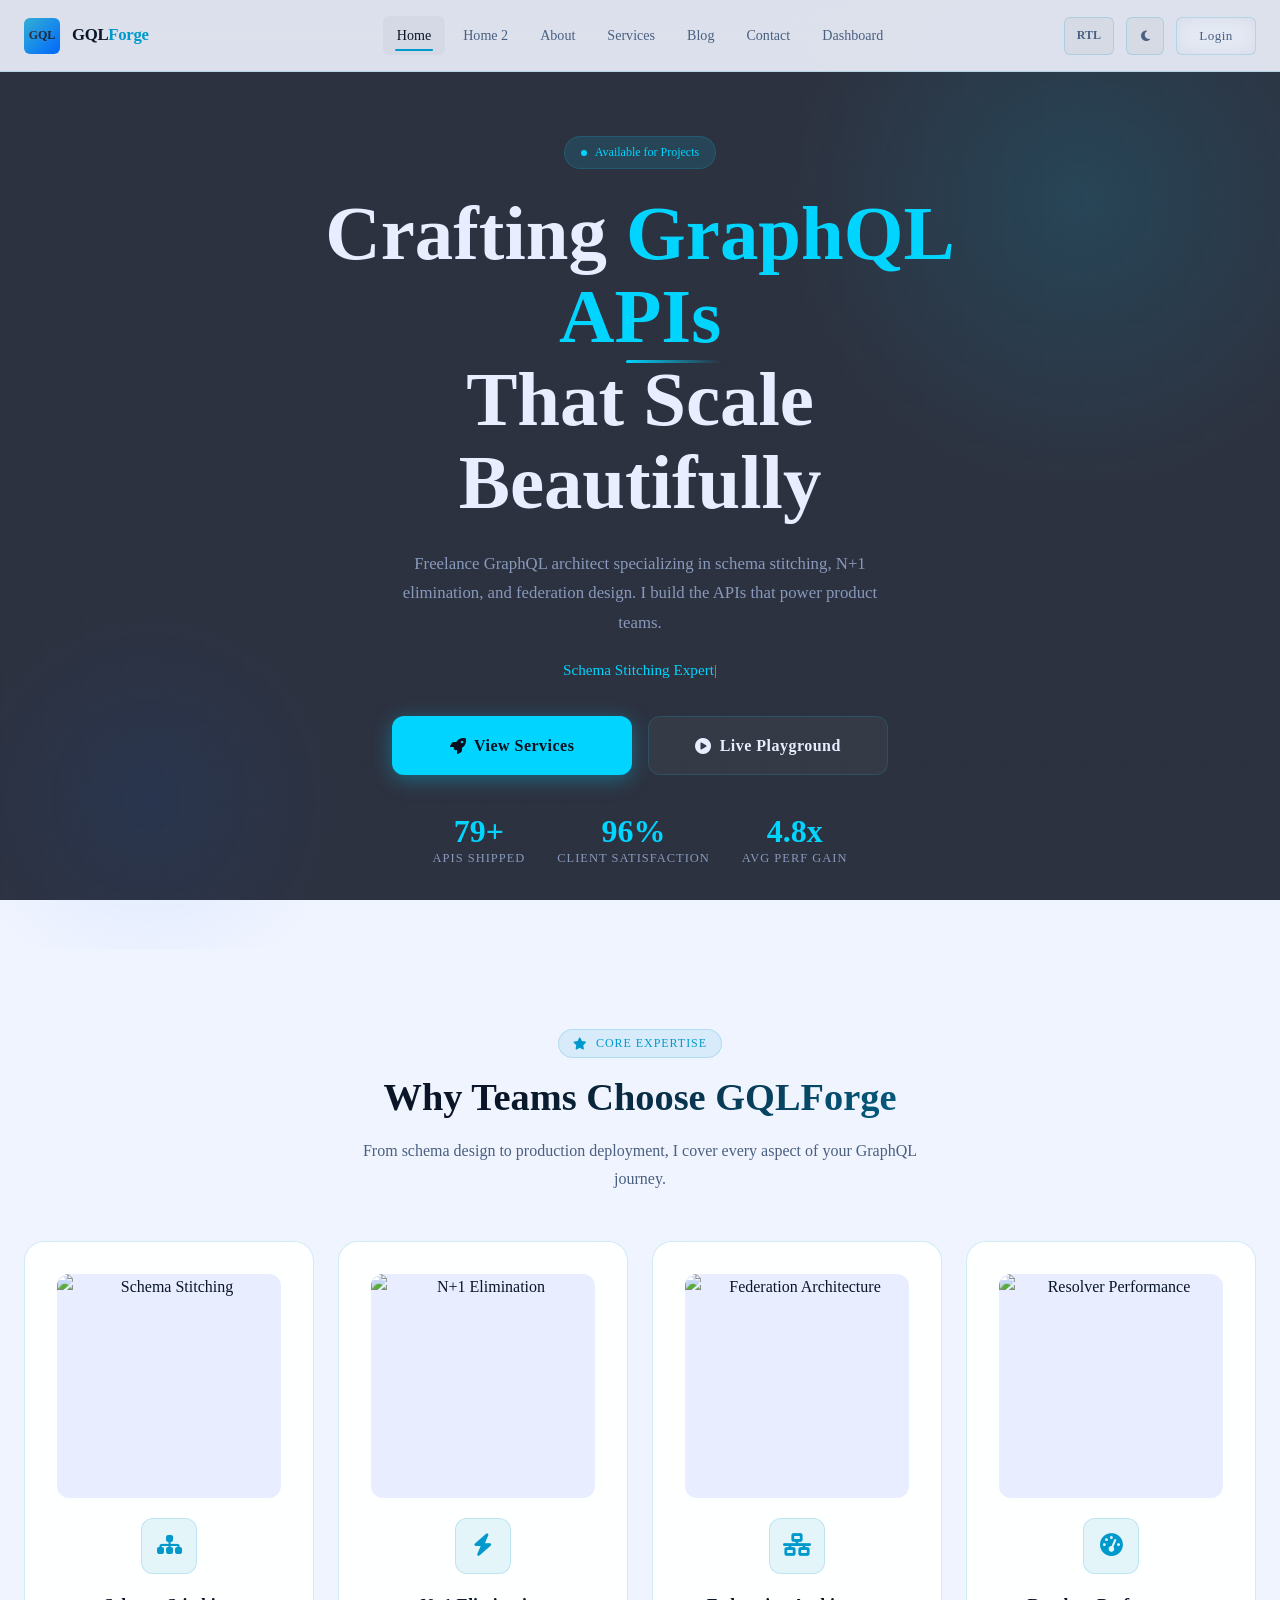
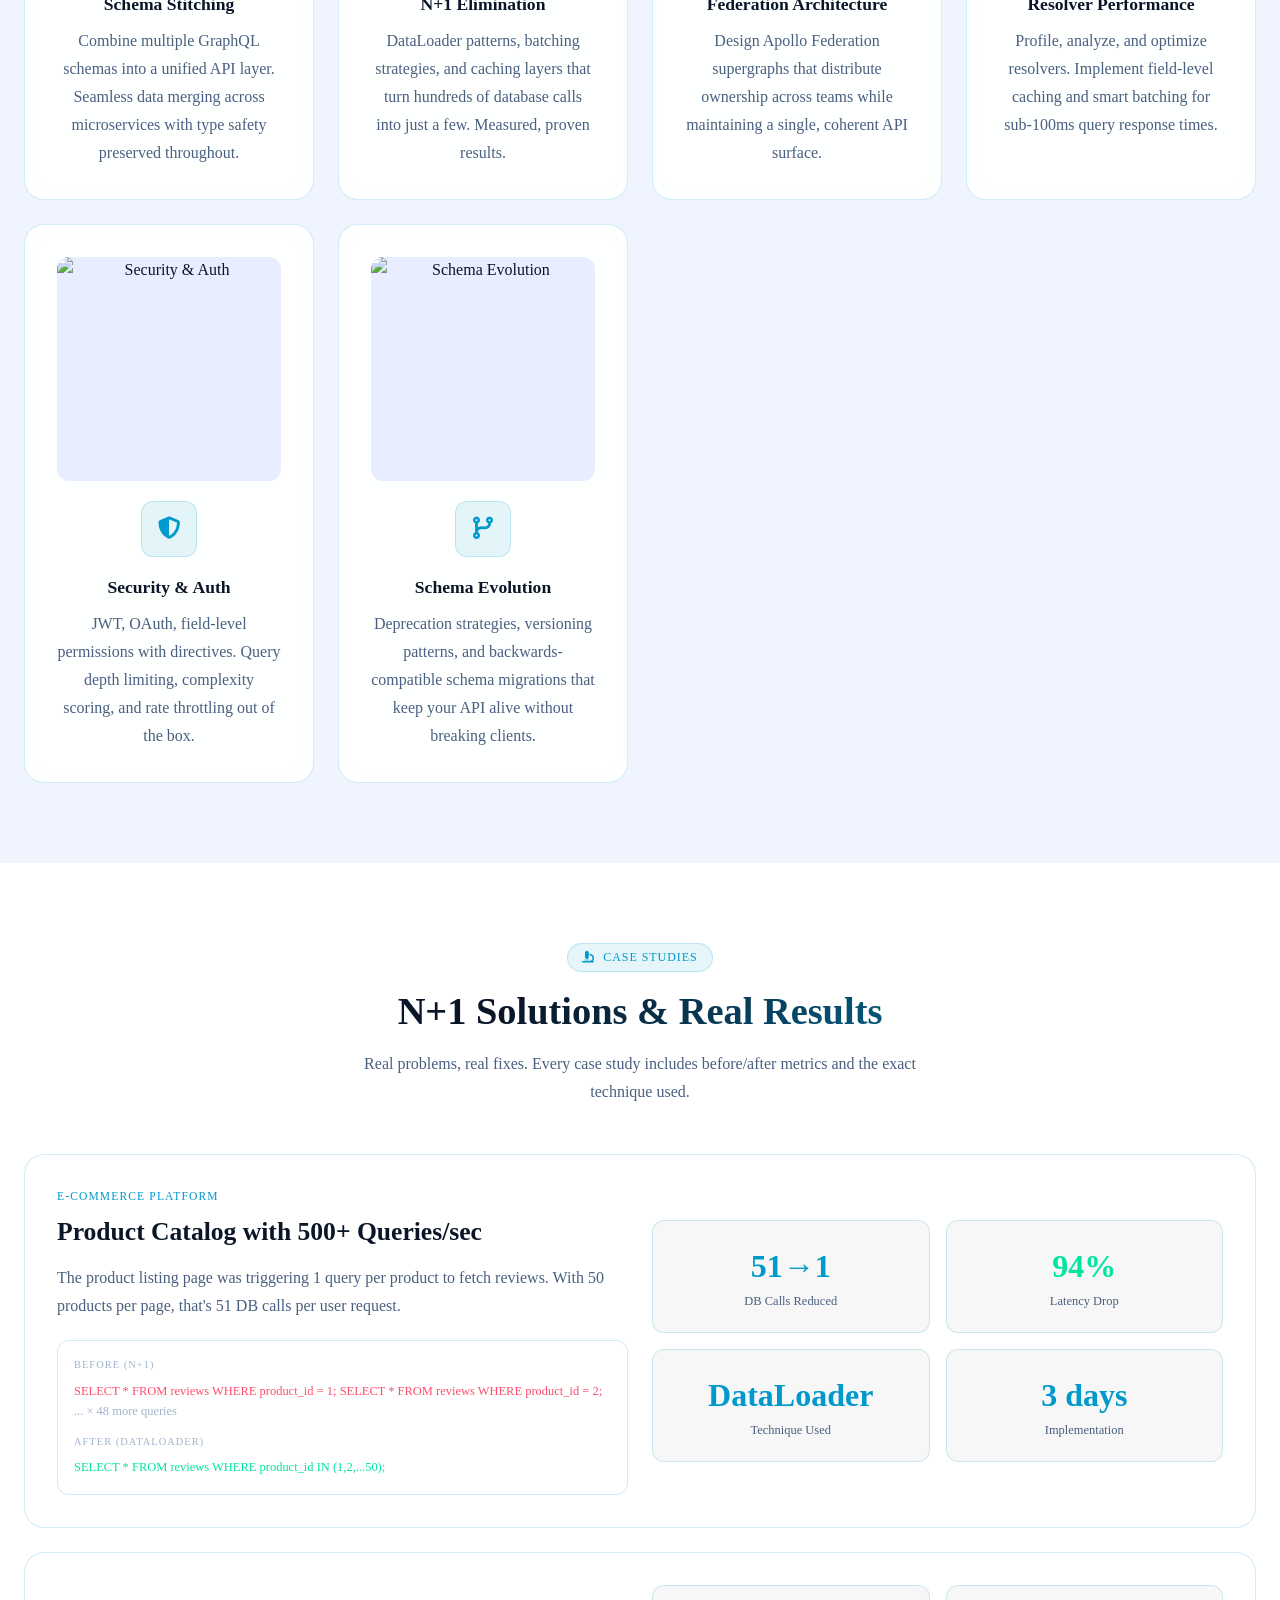
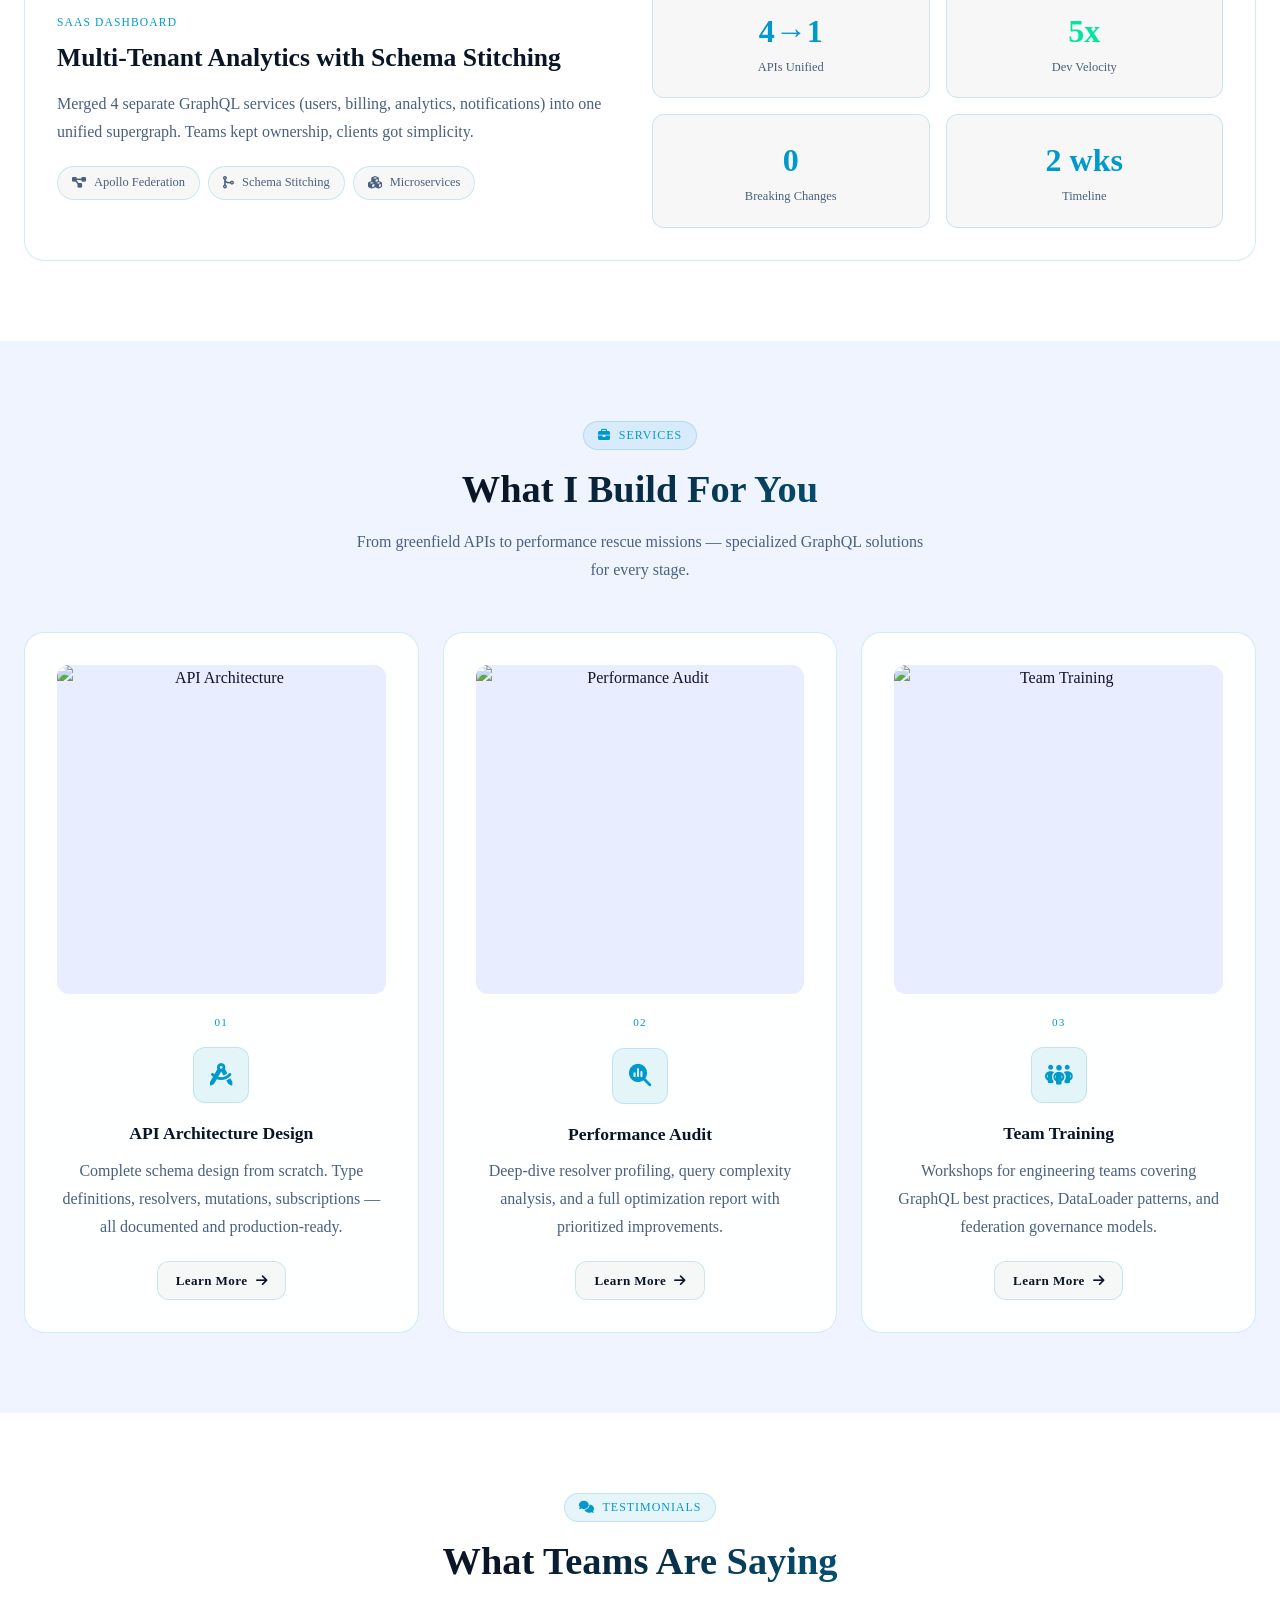
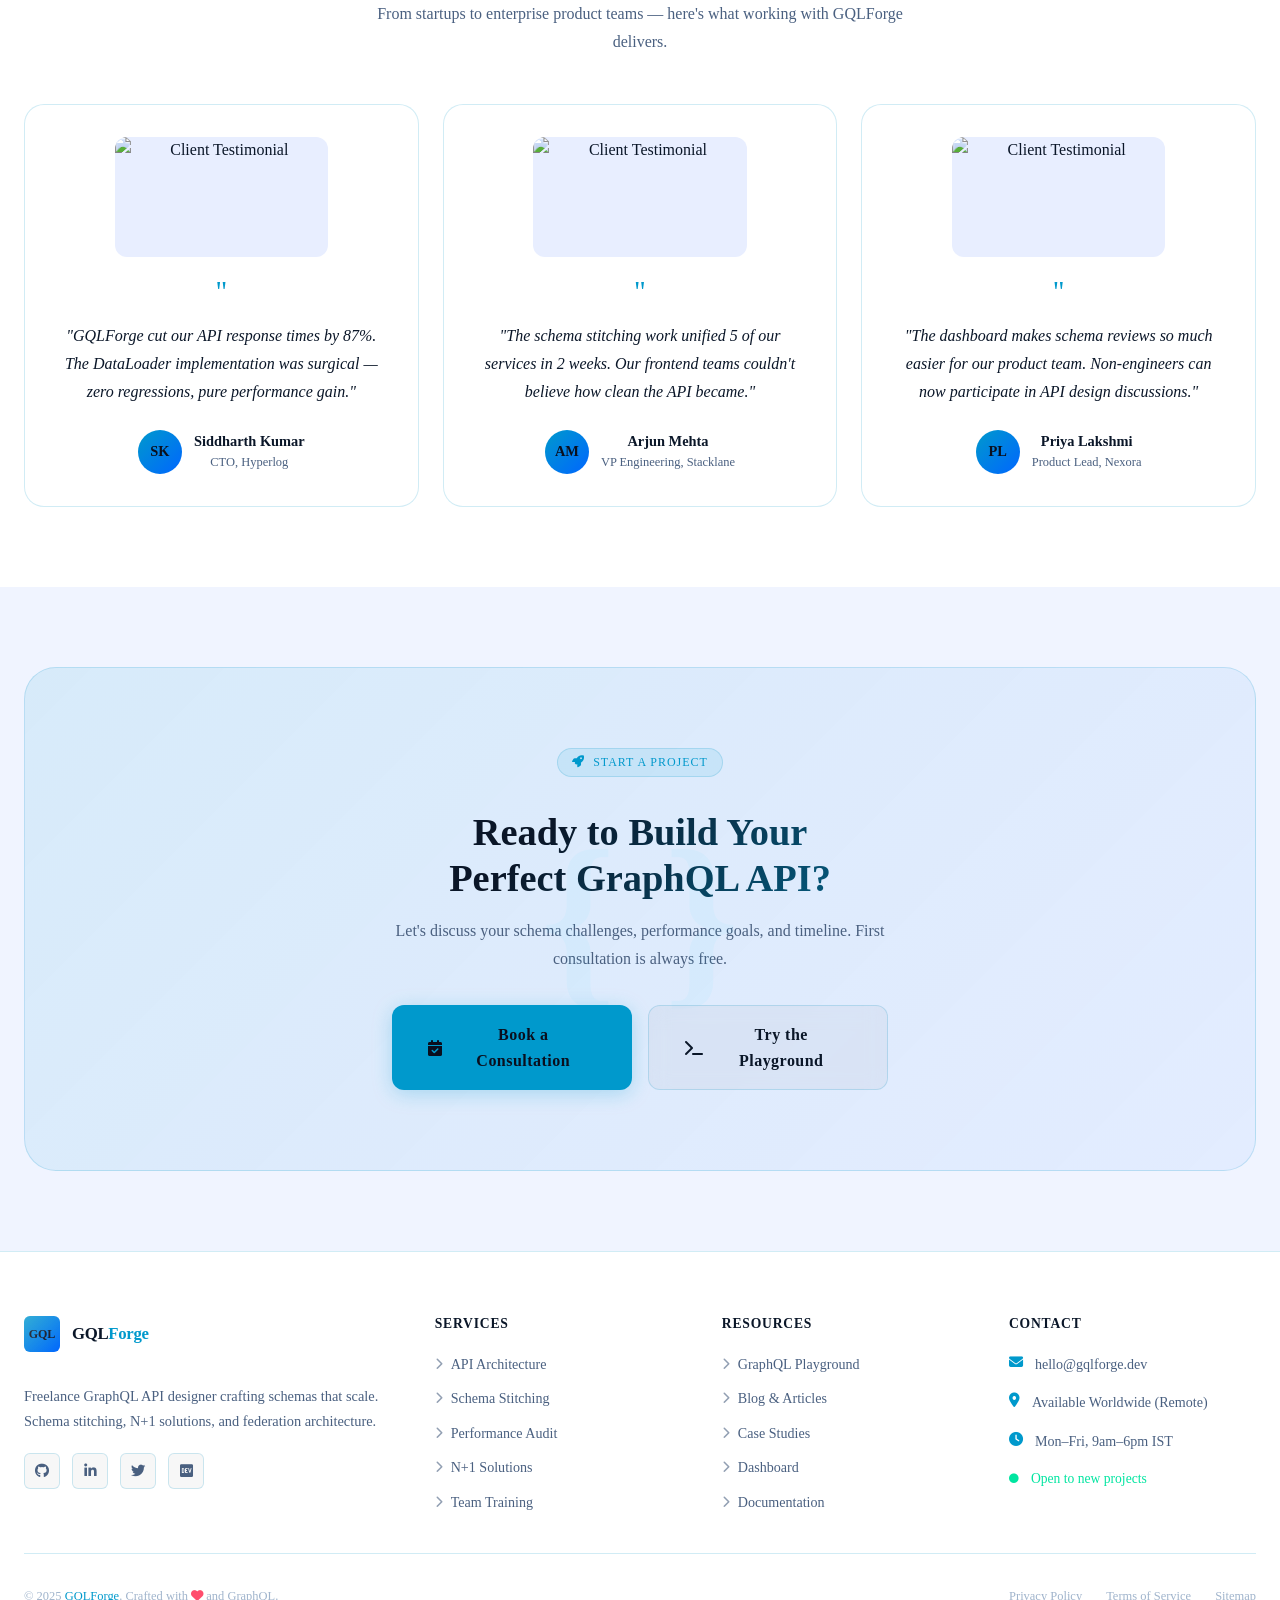
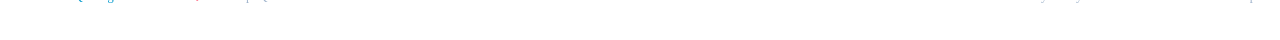
==== commit deec51fe: "U" ====
--- a/index.html
+++ b/index.html
@@ -1,18 +1,18 @@
 <!DOCTYPE html>
 <html lang="en" data-theme="dark" dir="ltr">
+
 <head>
   <meta charset="UTF-8">
   <meta name="viewport" content="width=device-width, initial-scale=1.0">
-  <meta name="description" content="GQLForge - Freelance GraphQL API Designer specializing in schema stitching, N+1 solutions, and federation architecture.">
+  <meta name="description"
+    content="GQLForge - Freelance GraphQL API Designer specializing in schema stitching, N+1 solutions, and federation architecture.">
   <meta name="keywords" content="GraphQL, API Design, Schema Stitching, Federation, N+1, Resolver Performance">
   <meta property="og:title" content="GQLForge - Freelance GraphQL API Designer">
-  <meta property="og:description" content="API-first portfolio with schema stitching examples, N+1 solution case studies, and collaborative GraphQL playground.">
+  <meta property="og:description"
+    content="API-first portfolio with schema stitching examples, N+1 solution case studies, and collaborative GraphQL playground.">
   <title>GQLForge — Freelance GraphQL API Designer</title>
 
-  <!-- Fonts & Icons -->
-  <link rel="preconnect" href="https://fonts.googleapis.com">
-  <link rel="preconnect" href="https://fonts.gstatic.com" crossorigin>
-  <link href="https://fonts.googleapis.com/css2?family=Space+Mono:ital,wght@0,400;0,700;1,400&family=Syne:wght@400;600;700;800&family=DM+Sans:ital,opsz,wght@0,9..40,300;0,9..40,400;0,9..40,500;1,9..40,300&display=swap" rel="stylesheet">
+  <!-- Icons -->
   <link rel="stylesheet" href="https://cdnjs.cloudflare.com/ajax/libs/font-awesome/6.5.0/css/all.min.css">
 
   <!-- Styles -->
@@ -22,7 +22,10 @@
 
   <style>
     /* Page-specific styles */
-    .hero { min-height: 100vh; }
+    .hero {
+      min-height: 100vh;
+    }
+
     .schema-preview {
       background: var(--clr-card);
       border: 1px solid var(--clr-border);
@@ -31,20 +34,23 @@
       box-shadow: var(--shadow-elevated);
       animation: floatCard 6s ease-in-out infinite;
     }
+
     .schema-preview__bar {
-      background: rgba(0,0,0,0.4);
+      background: rgba(0, 0, 0, 0.4);
       padding: 12px 16px;
       display: flex;
       align-items: center;
       gap: 12px;
       border-bottom: 1px solid var(--clr-border);
     }
+
     .stack-icons {
       display: flex;
       gap: 8px;
       flex-wrap: wrap;
       margin-top: 12px;
     }
+
     .stack-icon {
       display: inline-flex;
       align-items: center;
@@ -80,8 +86,14 @@
       font-size: 0.78rem;
     }
 
-    .n1-before { color: var(--clr-error); }
-    .n1-after { color: var(--clr-success); }
+    .n1-before {
+      color: var(--clr-error);
+    }
+
+    .n1-after {
+      color: var(--clr-success);
+    }
+
     .n1-label {
       font-size: 0.65rem;
       text-transform: uppercase;
@@ -89,8 +101,58 @@
       color: var(--clr-text-faint);
       margin-bottom: 8px;
     }
+
+    .square-img-wrap {
+      width: 100%;
+      aspect-ratio: 1 / 1;
+      border-radius: var(--radius-md);
+      overflow: hidden;
+      margin-bottom: var(--space-5);
+      background: var(--clr-surface2);
+    }
+    .square-img-wrap img {
+      width: 100%;
+      height: 100%;
+      object-fit: cover;
+    }
+
+    @media (min-width: 1440px) {
+      .features__grid { grid-template-columns: repeat(3, 1fr) !important; }
+      .features__grid > div:nth-last-child(-n+2) { grid-column: auto; } /* Reset if needed */
+      /* To center last 2 cards in a 3-col grid is tricky with just CSS grid, 
+         using a flex fallback or specific positioning */
+      .features-grid-centered { display: flex; flex-wrap: wrap; justify-content: center; gap: var(--space-6); }
+      .features-grid-centered > div { width: calc(33.333% - (var(--space-6) * 2 / 3)); }
+    }
+
+    @media (min-width: 768px) and (max-width: 991px) {
+      .services-grid-centered, .testimonials-grid-centered { 
+        grid-template-columns: repeat(2, 1fr) !important; 
+        gap: var(--space-6); 
+      }
+      .services-grid-centered > div:last-child, 
+      .testimonials-grid-centered > div:last-child { 
+        grid-column: 1 / -1; 
+        width: calc(50% - (var(--space-6) / 2)); 
+        margin: 0 auto; 
+      }
+    }
+
+    @media (max-width: 1024px) {
+      .hero { min-height: 70vh !important; padding: 120px 0 60px !important; }
+    }
+
+    @media (max-width: 360px) {
+      .container { padding: 0 var(--space-4) !important; }
+      .hero__title { font-size: 2.25rem !important; }
+      .section__title { font-size: 1.75rem !important; }
+      .hero__desc { font-size: 0.88rem !important; }
+      .hero__stats { gap: var(--space-4) !important; }
+      .hero__stat-value { font-size: 1.5rem !important; }
+    }
   </style>
 </head>
+
 <body>
 
   <!-- HEADER -->
@@ -110,16 +172,12 @@
         <a href="pages/services.html" class="nav__link">Services</a>
         <a href="pages/blog.html" class="nav__link">Blog</a>
         <a href="pages/contact.html" class="nav__link">Contact</a>
-        <a href="pages/dashboard.html" class="nav__link nav__dashboard">
-          <i class="fas fa-gauge-high" style="font-size:0.8rem;"></i> Dashboard
-        </a>
+        <a href="pages/dashboard.html" class="nav__link nav__dashboard">Dashboard</a>
       </nav>
 
       <!-- Actions (right) -->
       <div class="header__actions">
-        <button class="header__action-btn" data-rtl-toggle aria-label="Toggle RTL">
-          <i class="fas fa-language"></i>
-        </button>
+        <button class="header__action-btn" data-rtl-toggle aria-label="Toggle RTL">RTL</button>
         <button class="header__action-btn" data-theme-toggle aria-label="Toggle theme">
           <i class="fas fa-sun"></i>
         </button>
@@ -140,11 +198,15 @@
       <a href="pages/services.html" class="mobile-menu__link"><i class="fas fa-code"></i> Services</a>
       <a href="pages/blog.html" class="mobile-menu__link"><i class="fas fa-blog"></i> Blog</a>
       <a href="pages/contact.html" class="mobile-menu__link"><i class="fas fa-envelope"></i> Contact</a>
-      <a href="pages/dashboard.html" class="mobile-menu__link" style="color: var(--clr-primary);"><i class="fas fa-gauge-high"></i> Dashboard</a>
+      <a href="pages/dashboard.html" class="mobile-menu__link"><i class="fas fa-gauge-high"></i> Dashboard</a>
     </nav>
     <div class="mobile-menu__actions">
+      <div class="mobile-menu__utils">
+        <button class="header__action-btn" data-rtl-toggle aria-label="Toggle RTL">RTL</button>
+        <button class="header__action-btn" data-theme-toggle aria-label="Toggle theme"><i
+            class="fas fa-sun"></i></button>
+      </div>
       <a href="pages/login.html" class="btn btn--outline">Login</a>
-      <a href="pages/register.html" class="btn btn--primary">Get Started</a>
     </div>
   </div>
 
@@ -174,7 +236,8 @@
           </p>
 
           <p class="hero__desc" style="margin-top: -12px; font-size: 0.95rem;">
-            <span class="mono text-primary" data-typing>Schema Stitching Expert</span><span style="color: var(--clr-primary); font-family: var(--font-mono);">|</span>
+            <span class="mono text-primary" data-typing>Schema Stitching Expert</span><span
+              style="color: var(--clr-primary); font-family: var(--font-mono);">|</span>
           </p>
 
           <div class="hero__actions">
@@ -203,49 +266,13 @@
         </div>
 
         <!-- Hero Visual (desktop) -->
-        <div class="hero__visual" aria-hidden="true">
-          <div class="schema-preview">
-            <div class="schema-preview__bar">
-              <div class="schema-dots">
-                <div class="schema-dot"></div>
-                <div class="schema-dot"></div>
-                <div class="schema-dot"></div>
-              </div>
-              <span class="schema-filename">schema.graphql</span>
-            </div>
-            <div class="code-block" style="border:none; border-radius:0; margin:0; font-size:0.77rem; background: rgba(0,0,0,0.5);">
-<span class="cm"># Federation-ready schema</span>
-<span class="kw">type</span> <span class="type">Product</span> <span class="fn">@key</span>(fields: <span class="str">"id"</span>) {
-  id: <span class="type">ID!</span>
-  name: <span class="type">String!</span>
-  price: <span class="type">Float!</span>
-  <span class="cm"># Resolved via DataLoader</span>
-  reviews: [<span class="type">Review!</span>]! <span class="fn">@defer</span>
-  inventory: <span class="type">Inventory</span>
-}
-
-<span class="kw">type</span> <span class="type">Query</span> {
-  products(
-    first: <span class="type">Int</span>
-    filter: <span class="type">ProductFilter</span>
-  ): <span class="type">ProductConnection!</span>
-}
-            </div>
-            <div style="padding: 16px; border-top: 1px solid var(--clr-border); display: flex; align-items: center; justify-content: space-between;">
-              <div class="stack-icons">
-                <span class="stack-icon"><i class="fas fa-check-circle"></i> N+1 Solved</span>
-                <span class="stack-icon"><i class="fas fa-bolt"></i> DataLoader</span>
-              </div>
-              <span class="badge badge--success"><i class="fas fa-circle" style="font-size:6px;"></i> Live</span>
-            </div>
-          </div>
-        </div>
-      </div>
-
-      <div class="scroll-indicator" aria-hidden="true">
-        <i class="fas fa-chevron-down"></i>
-        <span>Scroll</span>
-      </div>
+
+
+      </div>
+      </div>
+      </div>
+
+
     </section>
 
     <!-- ==========================================
@@ -256,44 +283,69 @@
         <div class="section__header">
           <div class="section__tag"><i class="fas fa-star"></i> Core Expertise</div>
           <h2 class="section__title" id="features-heading">Why Teams Choose GQLForge</h2>
-          <p class="section__subtitle">From schema design to production deployment, I cover every aspect of your GraphQL journey.</p>
-        </div>
-
-        <div class="features__grid">
+          <p class="section__subtitle">From schema design to production deployment, I cover every aspect of your GraphQL
+            journey.</p>
+        </div>
+
+        <div class="features__grid features-grid-centered">
           <div class="card reveal">
+            <div class="square-img-wrap">
+              <img src="https://images.unsplash.com/photo-1558494949-ef010cbdcc51?auto=format&fit=crop&q=80&w=400" alt="Schema Stitching">
+            </div>
             <div class="card__icon"><i class="fas fa-sitemap"></i></div>
             <h3 class="card__title">Schema Stitching</h3>
-            <p>Combine multiple GraphQL schemas into a unified API layer. Seamless data merging across microservices with type safety preserved throughout.</p>
+            <p>Combine multiple GraphQL schemas into a unified API layer. Seamless data merging across microservices
+              with type safety preserved throughout.</p>
           </div>
 
           <div class="card reveal animate-delay-1">
+            <div class="square-img-wrap">
+              <img src="https://images.unsplash.com/photo-1551288049-bbbda5366391?auto=format&fit=crop&q=80&w=400" alt="N+1 Elimination">
+            </div>
             <div class="card__icon"><i class="fas fa-bolt"></i></div>
             <h3 class="card__title">N+1 Elimination</h3>
-            <p>DataLoader patterns, batching strategies, and caching layers that turn hundreds of database calls into just a few. Measured, proven results.</p>
+            <p>DataLoader patterns, batching strategies, and caching layers that turn hundreds of database calls into
+              just a few. Measured, proven results.</p>
           </div>
 
           <div class="card reveal animate-delay-2">
+            <div class="square-img-wrap">
+              <img src="https://images.unsplash.com/photo-1451187580459-43490279c0fa?auto=format&fit=crop&q=80&w=400" alt="Federation Architecture">
+            </div>
             <div class="card__icon"><i class="fas fa-network-wired"></i></div>
             <h3 class="card__title">Federation Architecture</h3>
-            <p>Design Apollo Federation supergraphs that distribute ownership across teams while maintaining a single, coherent API surface.</p>
+            <p>Design Apollo Federation supergraphs that distribute ownership across teams while maintaining a single,
+              coherent API surface.</p>
           </div>
 
           <div class="card reveal animate-delay-3">
+            <div class="square-img-wrap">
+              <img src="https://images.unsplash.com/photo-1550751827-4bd374c3f58b?auto=format&fit=crop&q=80&w=400" alt="Resolver Performance">
+            </div>
             <div class="card__icon"><i class="fas fa-tachometer-alt"></i></div>
             <h3 class="card__title">Resolver Performance</h3>
-            <p>Profile, analyze, and optimize resolvers. Implement field-level caching and smart batching for sub-100ms query response times.</p>
+            <p>Profile, analyze, and optimize resolvers. Implement field-level caching and smart batching for sub-100ms
+              query response times.</p>
           </div>
 
           <div class="card reveal animate-delay-1">
+            <div class="square-img-wrap">
+              <img src="https://images.unsplash.com/photo-1563986768609-322da13575f3?auto=format&fit=crop&q=80&w=400" alt="Security & Auth">
+            </div>
             <div class="card__icon"><i class="fas fa-shield-halved"></i></div>
             <h3 class="card__title">Security & Auth</h3>
-            <p>JWT, OAuth, field-level permissions with directives. Query depth limiting, complexity scoring, and rate throttling out of the box.</p>
+            <p>JWT, OAuth, field-level permissions with directives. Query depth limiting, complexity scoring, and rate
+              throttling out of the box.</p>
           </div>
 
           <div class="card reveal animate-delay-2">
+            <div class="square-img-wrap">
+              <img src="https://images.unsplash.com/photo-1516259762381-22954d7d3ad2?auto=format&fit=crop&q=80&w=400" alt="Schema Evolution">
+            </div>
             <div class="card__icon"><i class="fas fa-code-branch"></i></div>
             <h3 class="card__title">Schema Evolution</h3>
-            <p>Deprecation strategies, versioning patterns, and backwards-compatible schema migrations that keep your API alive without breaking clients.</p>
+            <p>Deprecation strategies, versioning patterns, and backwards-compatible schema migrations that keep your
+              API alive without breaking clients.</p>
           </div>
         </div>
       </div>
@@ -307,7 +359,8 @@
         <div class="section__header">
           <div class="section__tag"><i class="fas fa-microscope"></i> Case Studies</div>
           <h2 class="section__title" id="case-heading">N+1 Solutions & Real Results</h2>
-          <p class="section__subtitle">Real problems, real fixes. Every case study includes before/after metrics and the exact technique used.</p>
+          <p class="section__subtitle">Real problems, real fixes. Every case study includes before/after metrics and the
+            exact technique used.</p>
         </div>
 
         <div style="display: flex; flex-direction: column; gap: var(--space-6);">
@@ -315,12 +368,14 @@
             <div>
               <div class="case-study-card__tag">E-Commerce Platform</div>
               <h3 style="margin-bottom: var(--space-4);">Product Catalog with 500+ Queries/sec</h3>
-              <p style="margin-bottom: var(--space-5);">The product listing page was triggering 1 query per product to fetch reviews. With 50 products per page, that's 51 DB calls per user request.</p>
+              <p style="margin-bottom: var(--space-5);">The product listing page was triggering 1 query per product to
+                fetch reviews. With 50 products per page, that's 51 DB calls per user request.</p>
               <div class="n1-demo">
                 <div class="n1-label">Before (N+1)</div>
                 <div class="n1-before">SELECT * FROM reviews WHERE product_id = 1;
-SELECT * FROM reviews WHERE product_id = 2;
-<span style="color: var(--clr-text-faint)">... × 48 more queries</span></div>
+                  SELECT * FROM reviews WHERE product_id = 2;
+                  <span style="color: var(--clr-text-faint)">... × 48 more queries</span>
+                </div>
                 <div style="height: 12px;"></div>
                 <div class="n1-label">After (DataLoader)</div>
                 <div class="n1-after">SELECT * FROM reviews WHERE product_id IN (1,2,...50);</div>
@@ -350,7 +405,8 @@
             <div>
               <div class="case-study-card__tag">SaaS Dashboard</div>
               <h3 style="margin-bottom: var(--space-4);">Multi-Tenant Analytics with Schema Stitching</h3>
-              <p style="margin-bottom: var(--space-5);">Merged 4 separate GraphQL services (users, billing, analytics, notifications) into one unified supergraph. Teams kept ownership, clients got simplicity.</p>
+              <p style="margin-bottom: var(--space-5);">Merged 4 separate GraphQL services (users, billing, analytics,
+                notifications) into one unified supergraph. Teams kept ownership, clients got simplicity.</p>
               <div style="display: flex; gap: 8px; flex-wrap: wrap;">
                 <span class="tech-pill"><i class="fas fa-diagram-project"></i> Apollo Federation</span>
                 <span class="tech-pill"><i class="fas fa-code-merge"></i> Schema Stitching</span>
@@ -388,32 +444,49 @@
         <div class="section__header">
           <div class="section__tag"><i class="fas fa-briefcase"></i> Services</div>
           <h2 class="section__title" id="services-heading">What I Build For You</h2>
-          <p class="section__subtitle">From greenfield APIs to performance rescue missions — specialized GraphQL solutions for every stage.</p>
-        </div>
-
-        <div class="services__grid">
+          <p class="section__subtitle">From greenfield APIs to performance rescue missions — specialized GraphQL
+            solutions for every stage.</p>
+        </div>
+
+        <div class="services__grid services-grid-centered">
           <div class="service-card reveal">
+            <div class="square-img-wrap">
+              <img src="https://images.unsplash.com/photo-1633356122544-f134324a6cee?auto=format&fit=crop&q=80&w=400" alt="API Architecture">
+            </div>
             <div class="service-card__num">01</div>
             <div class="card__icon" style="margin: 0 auto var(--space-5);"><i class="fas fa-drafting-compass"></i></div>
             <h3 class="card__title">API Architecture Design</h3>
-            <p>Complete schema design from scratch. Type definitions, resolvers, mutations, subscriptions — all documented and production-ready.</p>
-            <a href="pages/services.html" class="btn btn--outline btn--sm" style="margin-top: var(--space-5);">Learn More <i class="fas fa-arrow-right"></i></a>
+            <p>Complete schema design from scratch. Type definitions, resolvers, mutations, subscriptions — all
+              documented and production-ready.</p>
+            <a href="pages/services.html" class="btn btn--outline btn--sm" style="margin-top: var(--space-5);">Learn
+              More <i class="fas fa-arrow-right"></i></a>
           </div>
 
           <div class="service-card reveal animate-delay-1">
+            <div class="square-img-wrap">
+              <img src="https://images.unsplash.com/photo-1551288049-bbbda5366391?auto=format&fit=crop&q=80&w=400" alt="Performance Audit">
+            </div>
             <div class="service-card__num">02</div>
-            <div class="card__icon" style="margin: 0 auto var(--space-5);"><i class="fas fa-magnifying-glass-chart"></i></div>
+            <div class="card__icon" style="margin: 0 auto var(--space-5);"><i class="fas fa-magnifying-glass-chart"></i>
+            </div>
             <h3 class="card__title">Performance Audit</h3>
-            <p>Deep-dive resolver profiling, query complexity analysis, and a full optimization report with prioritized improvements.</p>
-            <a href="pages/services.html" class="btn btn--outline btn--sm" style="margin-top: var(--space-5);">Learn More <i class="fas fa-arrow-right"></i></a>
+            <p>Deep-dive resolver profiling, query complexity analysis, and a full optimization report with prioritized
+              improvements.</p>
+            <a href="pages/services.html" class="btn btn--outline btn--sm" style="margin-top: var(--space-5);">Learn
+              More <i class="fas fa-arrow-right"></i></a>
           </div>
 
           <div class="service-card reveal animate-delay-2">
+            <div class="square-img-wrap">
+              <img src="https://images.unsplash.com/photo-1515187029135-18ee286d815b?auto=format&fit=crop&q=80&w=400" alt="Team Training">
+            </div>
             <div class="service-card__num">03</div>
             <div class="card__icon" style="margin: 0 auto var(--space-5);"><i class="fas fa-people-group"></i></div>
             <h3 class="card__title">Team Training</h3>
-            <p>Workshops for engineering teams covering GraphQL best practices, DataLoader patterns, and federation governance models.</p>
-            <a href="pages/services.html" class="btn btn--outline btn--sm" style="margin-top: var(--space-5);">Learn More <i class="fas fa-arrow-right"></i></a>
+            <p>Workshops for engineering teams covering GraphQL best practices, DataLoader patterns, and federation
+              governance models.</p>
+            <a href="pages/services.html" class="btn btn--outline btn--sm" style="margin-top: var(--space-5);">Learn
+              More <i class="fas fa-arrow-right"></i></a>
           </div>
         </div>
       </div>
@@ -427,13 +500,18 @@
         <div class="section__header">
           <div class="section__tag"><i class="fas fa-comments"></i> Testimonials</div>
           <h2 class="section__title" id="testimonials-heading">What Teams Are Saying</h2>
-          <p class="section__subtitle">From startups to enterprise product teams — here's what working with GQLForge delivers.</p>
-        </div>
-
-        <div class="grid-3">
+          <p class="section__subtitle">From startups to enterprise product teams — here's what working with GQLForge
+            delivers.</p>
+        </div>
+
+        <div class="grid-3 testimonials-grid-centered">
           <div class="testimonial-card reveal">
+            <div class="square-img-wrap" style="aspect-ratio: 16/9; height: 120px; width: auto; margin: 0 auto var(--space-5);">
+              <img src="https://images.unsplash.com/photo-1522071823991-b5182991e38f?auto=format&fit=crop&q=80&w=400" alt="Client Testimonial">
+            </div>
             <div class="testimonial-card__quote">"</div>
-            <p class="testimonial-card__text">"GQLForge cut our API response times by 87%. The DataLoader implementation was surgical — zero regressions, pure performance gain."</p>
+            <p class="testimonial-card__text">"GQLForge cut our API response times by 87%. The DataLoader implementation
+              was surgical — zero regressions, pure performance gain."</p>
             <div class="testimonial-card__author">
               <div class="testimonial-card__avatar">SK</div>
               <div>
@@ -444,8 +522,12 @@
           </div>
 
           <div class="testimonial-card reveal animate-delay-1">
+            <div class="square-img-wrap" style="aspect-ratio: 16/9; height: 120px; width: auto; margin: 0 auto var(--space-5);">
+              <img src="https://images.unsplash.com/photo-1552664730-d307ca884978?auto=format&fit=crop&q=80&w=400" alt="Client Testimonial">
+            </div>
             <div class="testimonial-card__quote">"</div>
-            <p class="testimonial-card__text">"The schema stitching work unified 5 of our services in 2 weeks. Our frontend teams couldn't believe how clean the API became."</p>
+            <p class="testimonial-card__text">"The schema stitching work unified 5 of our services in 2 weeks. Our
+              frontend teams couldn't believe how clean the API became."</p>
             <div class="testimonial-card__author">
               <div class="testimonial-card__avatar">AM</div>
               <div>
@@ -456,8 +538,12 @@
           </div>
 
           <div class="testimonial-card reveal animate-delay-2">
+            <div class="square-img-wrap" style="aspect-ratio: 16/9; height: 120px; width: auto; margin: 0 auto var(--space-5);">
+              <img src="https://images.unsplash.com/photo-1542744173-8e7e53415bb0?auto=format&fit=crop&q=80&w=400" alt="Client Testimonial">
+            </div>
             <div class="testimonial-card__quote">"</div>
-            <p class="testimonial-card__text">"The dashboard makes schema reviews so much easier for our product team. Non-engineers can now participate in API design discussions."</p>
+            <p class="testimonial-card__text">"The dashboard makes schema reviews so much easier for our product team.
+              Non-engineers can now participate in API design discussions."</p>
             <div class="testimonial-card__author">
               <div class="testimonial-card__avatar">PL</div>
               <div>
@@ -477,11 +563,12 @@
       <div class="container">
         <div class="cta-section reveal">
           <div class="section__tag" style="display: inline-flex;"><i class="fas fa-rocket"></i> Start a Project</div>
-          <h2 class="section__title" id="cta-heading" style="margin-top: var(--space-4);">Ready to Build Your<br>Perfect GraphQL API?</h2>
+          <h2 class="section__title" id="cta-heading" style="margin-top: var(--space-4);">Ready to Build Your<br>Perfect
+            GraphQL API?</h2>
           <p style="max-width: 500px; margin: var(--space-4) auto var(--space-8); color: var(--clr-text-muted);">
             Let's discuss your schema challenges, performance goals, and timeline. First consultation is always free.
           </p>
-          <div style="display: flex; flex-wrap: wrap; gap: var(--space-4); justify-content: center;">
+          <div class="btn-group">
             <a href="pages/contact.html" class="btn btn--primary btn--lg">
               <i class="fas fa-calendar-check"></i> Book a Consultation
             </a>
@@ -505,7 +592,8 @@
             <span class="brand-name">GQL<span>Forge</span></span>
           </a>
           <p class="footer__brand-desc">
-            Freelance GraphQL API designer crafting schemas that scale. Schema stitching, N+1 solutions, and federation architecture.
+            Freelance GraphQL API designer crafting schemas that scale. Schema stitching, N+1 solutions, and federation
+            architecture.
           </p>
           <div class="footer__social">
             <a href="#" class="footer__social-link" aria-label="GitHub"><i class="fab fa-github"></i></a>
@@ -519,11 +607,16 @@
         <div>
           <h3 class="footer__col-title">Services</h3>
           <ul class="footer__links">
-            <li><a href="pages/services.html" class="footer__link"><i class="fas fa-chevron-right"></i> API Architecture</a></li>
-            <li><a href="pages/services.html" class="footer__link"><i class="fas fa-chevron-right"></i> Schema Stitching</a></li>
-            <li><a href="pages/services.html" class="footer__link"><i class="fas fa-chevron-right"></i> Performance Audit</a></li>
-            <li><a href="pages/services.html" class="footer__link"><i class="fas fa-chevron-right"></i> N+1 Solutions</a></li>
-            <li><a href="pages/services.html" class="footer__link"><i class="fas fa-chevron-right"></i> Team Training</a></li>
+            <li><a href="pages/services.html" class="footer__link"><i class="fas fa-chevron-right"></i> API
+                Architecture</a></li>
+            <li><a href="pages/services.html" class="footer__link"><i class="fas fa-chevron-right"></i> Schema
+                Stitching</a></li>
+            <li><a href="pages/services.html" class="footer__link"><i class="fas fa-chevron-right"></i> Performance
+                Audit</a></li>
+            <li><a href="pages/services.html" class="footer__link"><i class="fas fa-chevron-right"></i> N+1
+                Solutions</a></li>
+            <li><a href="pages/services.html" class="footer__link"><i class="fas fa-chevron-right"></i> Team
+                Training</a></li>
           </ul>
         </div>
 
@@ -531,11 +624,16 @@
         <div>
           <h3 class="footer__col-title">Resources</h3>
           <ul class="footer__links">
-            <li><a href="pages/home2.html" class="footer__link"><i class="fas fa-chevron-right"></i> GraphQL Playground</a></li>
-            <li><a href="pages/blog.html" class="footer__link"><i class="fas fa-chevron-right"></i> Blog & Articles</a></li>
-            <li><a href="pages/about.html" class="footer__link"><i class="fas fa-chevron-right"></i> Case Studies</a></li>
-            <li><a href="pages/dashboard.html" class="footer__link"><i class="fas fa-chevron-right"></i> Dashboard</a></li>
-            <li><a href="documentation/README.html" class="footer__link"><i class="fas fa-chevron-right"></i> Documentation</a></li>
+            <li><a href="pages/home2.html" class="footer__link"><i class="fas fa-chevron-right"></i> GraphQL
+                Playground</a></li>
+            <li><a href="pages/blog.html" class="footer__link"><i class="fas fa-chevron-right"></i> Blog & Articles</a>
+            </li>
+            <li><a href="pages/about.html" class="footer__link"><i class="fas fa-chevron-right"></i> Case Studies</a>
+            </li>
+            <li><a href="pages/dashboard.html" class="footer__link"><i class="fas fa-chevron-right"></i> Dashboard</a>
+            </li>
+            <li><a href="documentation/README.html" class="footer__link"><i class="fas fa-chevron-right"></i>
+                Documentation</a></li>
           </ul>
         </div>
 
@@ -562,7 +660,8 @@
       </div>
 
       <div class="footer__bottom">
-        <p class="footer__copy">© 2025 <span>GQLForge</span>. Crafted with <i class="fas fa-heart" style="color: var(--clr-error);"></i> and GraphQL.</p>
+        <p class="footer__copy">© 2025 <span>GQLForge</span>. Crafted with <i class="fas fa-heart"
+            style="color: var(--clr-error);"></i> and GraphQL.</p>
         <div class="footer__bottom-links">
           <a href="#" class="footer__bottom-link">Privacy Policy</a>
           <a href="#" class="footer__bottom-link">Terms of Service</a>
@@ -575,4 +674,5 @@
   <!-- Scripts -->
   <script src="assets/js/main.js"></script>
 </body>
-</html>
+
+</html>
--- a/assets/css/style.css
+++ b/assets/css/style.css
@@ -3,7 +3,7 @@
    Color Palette: #0A0F1E (Deep Navy), #00D4FF (Cyan), #F0F4FF (Frost)
    ========================================= */
 
-@import url('https://fonts.googleapis.com/css2?family=Space+Mono:ital,wght@0,400;0,700;1,400&family=Syne:wght@400;600;700;800&family=DM+Sans:ital,opsz,wght@0,9..40,300;0,9..40,400;0,9..40,500;1,9..40,300&display=swap');
+/* Font: Times New Roman */
 
 /* ---- CSS Variables ---- */
 :root {
@@ -19,14 +19,14 @@
   --clr-text-muted: #8899BB;
   --clr-text-faint: #445566;
   --clr-card: rgba(17, 24, 39, 0.85);
-  --clr-glass: rgba(255,255,255,0.04);
+  --clr-glass: rgba(255, 255, 255, 0.04);
   --clr-error: #FF4D6D;
   --clr-success: #00E5A0;
   --clr-warning: #FFB800;
 
-  --font-display: 'Syne', sans-serif;
-  --font-mono: 'Space Mono', monospace;
-  --font-body: 'DM Sans', sans-serif;
+  --font-display: 'Times New Roman', Times, serif;
+  --font-mono: 'Times New Roman', Times, serif;
+  --font-body: 'Times New Roman', Times, serif;
 
   --radius-sm: 6px;
   --radius-md: 12px;
@@ -34,8 +34,8 @@
   --radius-xl: 32px;
 
   --shadow-glow: 0 0 30px rgba(0, 212, 255, 0.18);
-  --shadow-card: 0 8px 32px rgba(0,0,0,0.4);
-  --shadow-elevated: 0 20px 60px rgba(0,0,0,0.5);
+  --shadow-card: 0 8px 32px rgba(0, 0, 0, 0.4);
+  --shadow-elevated: 0 20px 60px rgba(0, 0, 0, 0.5);
 
   --transition: 0.3s cubic-bezier(0.4, 0, 0.2, 1);
   --transition-bounce: 0.4s cubic-bezier(0.34, 1.56, 0.64, 1);
@@ -70,13 +70,22 @@
   --clr-text-muted: #4A6080;
   --clr-text-faint: #A0B4CC;
   --clr-card: rgba(255, 255, 255, 0.92);
-  --clr-glass: rgba(0,0,0,0.03);
+  --clr-glass: rgba(0, 0, 0, 0.03);
 }
 
 /* ---- Reset & Base ---- */
-*, *::before, *::after { box-sizing: border-box; margin: 0; padding: 0; }
-
-html { scroll-behavior: smooth; font-size: 16px; }
+*,
+*::before,
+*::after {
+  box-sizing: border-box;
+  margin: 0;
+  padding: 0;
+}
+
+html {
+  scroll-behavior: smooth;
+  font-size: 16px;
+}
 
 body {
   font-family: var(--font-body);
@@ -94,8 +103,8 @@
   position: fixed;
   inset: 0;
   background-image:
-    linear-gradient(rgba(0,212,255,0.03) 1px, transparent 1px),
-    linear-gradient(90deg, rgba(0,212,255,0.03) 1px, transparent 1px);
+    linear-gradient(rgba(0, 212, 255, 0.03) 1px, transparent 1px),
+    linear-gradient(90deg, rgba(0, 212, 255, 0.03) 1px, transparent 1px);
   background-size: 40px 40px;
   pointer-events: none;
   z-index: 0;
@@ -103,30 +112,90 @@
 
 [data-theme="light"] body::before {
   background-image:
-    linear-gradient(rgba(0,100,200,0.04) 1px, transparent 1px),
-    linear-gradient(90deg, rgba(0,100,200,0.04) 1px, transparent 1px);
-}
-
-main { position: relative; z-index: 1; }
-
-img { max-width: 100%; height: auto; display: block; }
-a { color: var(--clr-primary); text-decoration: none; transition: color var(--transition); }
-a:hover { color: var(--clr-accent); }
-ul { list-style: none; }
-button { cursor: pointer; font-family: var(--font-body); border: none; background: none; }
+    linear-gradient(rgba(0, 100, 200, 0.04) 1px, transparent 1px),
+    linear-gradient(90deg, rgba(0, 100, 200, 0.04) 1px, transparent 1px);
+}
+
+main {
+  position: relative;
+  z-index: 1;
+}
+
+img {
+  max-width: 100%;
+  height: auto;
+  display: block;
+}
+
+a {
+  color: var(--clr-primary);
+  text-decoration: none;
+  transition: color var(--transition);
+}
+
+a:hover {
+  color: var(--clr-accent);
+}
+
+ul {
+  list-style: none;
+}
+
+button {
+  cursor: pointer;
+  font-family: var(--font-body);
+  border: none;
+  background: none;
+}
 
 /* ---- Typography ---- */
-h1,h2,h3,h4,h5,h6 { font-family: var(--font-display); font-weight: 700; line-height: 1.2; }
-h1 { font-size: clamp(2.2rem, 5vw, 4rem); }
-h2 { font-size: clamp(1.7rem, 3vw, 2.8rem); }
-h3 { font-size: clamp(1.2rem, 2vw, 1.6rem); }
-h4 { font-size: 1.1rem; }
-p { color: var(--clr-text-muted); line-height: 1.75; }
-
-.mono { font-family: var(--font-mono); }
-.text-primary { color: var(--clr-primary); }
-.text-center { text-align: center; }
-.text-muted { color: var(--clr-text-muted); }
+h1,
+h2,
+h3,
+h4,
+h5,
+h6 {
+  font-family: var(--font-display);
+  font-weight: 700;
+  line-height: 1.2;
+}
+
+h1 {
+  font-size: clamp(2.2rem, 5vw, 4rem);
+}
+
+h2 {
+  font-size: clamp(1.7rem, 3vw, 2.8rem);
+}
+
+h3 {
+  font-size: clamp(1.2rem, 2vw, 1.6rem);
+}
+
+h4 {
+  font-size: 1.1rem;
+}
+
+p {
+  color: var(--clr-text-muted);
+  line-height: 1.75;
+}
+
+.mono {
+  font-family: var(--font-mono);
+}
+
+.text-primary {
+  color: var(--clr-primary);
+}
+
+.text-center {
+  text-align: center;
+}
+
+.text-muted {
+  color: var(--clr-text-muted);
+}
 
 /* ---- Layout ---- */
 .container {
@@ -196,12 +265,14 @@
   content: '';
   position: absolute;
   inset: 0;
-  background: rgba(255,255,255,0.06);
+  background: rgba(255, 255, 255, 0.06);
   opacity: 0;
   transition: opacity var(--transition);
 }
 
-.btn:hover::before { opacity: 1; }
+.btn:hover::before {
+  opacity: 1;
+}
 
 .btn--primary {
   background: var(--clr-primary);
@@ -233,11 +304,26 @@
   padding: 8px 16px;
 }
 
-.btn--ghost:hover { color: var(--clr-primary); }
-
-.btn--sm { padding: 8px 18px; font-size: 0.82rem; }
-.btn--lg { padding: 16px 36px; font-size: 1rem; }
-.btn--icon { width: 42px; height: 42px; padding: 0; border-radius: var(--radius-sm); }
+.btn--ghost:hover {
+  color: var(--clr-primary);
+}
+
+.btn--sm {
+  padding: 8px 18px;
+  font-size: 0.82rem;
+}
+
+.btn--lg {
+  padding: 16px 36px;
+  font-size: 1rem;
+}
+
+.btn--icon {
+  width: 42px;
+  height: 42px;
+  padding: 0;
+  border-radius: var(--radius-sm);
+}
 
 /* ---- Cards ---- */
 .card {
@@ -308,14 +394,30 @@
   letter-spacing: 0.05em;
 }
 
-.badge--primary { background: var(--clr-primary-dim); color: var(--clr-primary); border: 1px solid var(--clr-border); }
-.badge--success { background: rgba(0,229,160,0.12); color: var(--clr-success); }
-.badge--warning { background: rgba(255,184,0,0.12); color: var(--clr-warning); }
-.badge--error { background: rgba(255,77,109,0.12); color: var(--clr-error); }
+.badge--primary {
+  background: var(--clr-primary-dim);
+  color: var(--clr-primary);
+  border: 1px solid var(--clr-border);
+}
+
+.badge--success {
+  background: rgba(0, 229, 160, 0.12);
+  color: var(--clr-success);
+}
+
+.badge--warning {
+  background: rgba(255, 184, 0, 0.12);
+  color: var(--clr-warning);
+}
+
+.badge--error {
+  background: rgba(255, 77, 109, 0.12);
+  color: var(--clr-error);
+}
 
 /* ---- Code Block ---- */
 .code-block {
-  background: rgba(0,0,0,0.5);
+  background: rgba(0, 0, 0, 0.5);
   border: 1px solid var(--clr-border);
   border-radius: var(--radius-md);
   padding: var(--space-5);
@@ -326,11 +428,25 @@
   position: relative;
 }
 
-.code-block .kw { color: #FF79C6; }
-.code-block .type { color: #8BE9FD; }
-.code-block .str { color: #F1FA8C; }
-.code-block .cm { color: #6272A4; }
-.code-block .fn { color: #50FA7B; }
+.code-block .kw {
+  color: #FF79C6;
+}
+
+.code-block .type {
+  color: #8BE9FD;
+}
+
+.code-block .str {
+  color: #F1FA8C;
+}
+
+.code-block .cm {
+  color: #6272A4;
+}
+
+.code-block .fn {
+  color: #50FA7B;
+}
 
 /* ---- Divider ---- */
 .divider {
@@ -362,7 +478,7 @@
 }
 
 .header.scrolled {
-  box-shadow: 0 4px 30px rgba(0,0,0,0.3);
+  box-shadow: 0 4px 30px rgba(0, 0, 0, 0.3);
 }
 
 .header__inner {
@@ -401,7 +517,7 @@
   content: '';
   position: absolute;
   inset: 0;
-  background: linear-gradient(135deg, rgba(255,255,255,0.2), transparent);
+  background: linear-gradient(135deg, rgba(255, 255, 255, 0.2), transparent);
 }
 
 .brand-name {
@@ -412,7 +528,9 @@
   letter-spacing: -0.02em;
 }
 
-.brand-name span { color: var(--clr-primary); }
+.brand-name span {
+  color: var(--clr-primary);
+}
 
 /* Desktop Nav */
 .header__nav {
@@ -449,19 +567,19 @@
   transition: width var(--transition);
 }
 
-.nav__link:hover, .nav__link.active {
+.nav__link:hover,
+.nav__link.active {
   color: var(--clr-text);
   background: var(--clr-glass);
 }
 
-.nav__link:hover::after, .nav__link.active::after {
+.nav__link:hover::after,
+.nav__link.active::after {
   width: 60%;
 }
 
 .nav__dashboard {
-  color: var(--clr-primary);
-  border: 1px solid var(--clr-border);
-  background: var(--clr-primary-dim);
+  /* Matches standard navigation color */
 }
 
 /* Header Actions */
@@ -472,9 +590,11 @@
   margin-left: auto;
 }
 
-.header__action-btn {
-  width: 38px;
+.header__action-btn,
+.header__actions .btn--sm {
+  min-width: 38px;
   height: 38px;
+  padding: 0 var(--space-3);
   display: flex;
   align-items: center;
   justify-content: center;
@@ -482,14 +602,30 @@
   color: var(--clr-text-muted);
   background: var(--clr-glass);
   border: 1px solid var(--clr-border);
-  font-size: 1rem;
+  font-family: var(--font-mono);
+  font-size: 0.75rem;
+  font-weight: 700;
   transition: all var(--transition);
+}
+
+.header__actions .btn--sm {
+  font-family: var(--font-body);
+  font-size: 0.82rem;
+  font-weight: 500;
+  min-width: 80px;
 }
 
 .header__action-btn:hover {
   color: var(--clr-primary);
   border-color: var(--clr-primary);
   box-shadow: 0 0 12px var(--clr-primary-glow);
+}
+
+@media (max-width: 768px) {
+  .header__actions .header__action-btn,
+  .header__actions .btn {
+    display: none;
+  }
 }
 
 /* Hamburger */
@@ -508,7 +644,9 @@
   transition: all var(--transition);
 }
 
-.hamburger:hover { border-color: var(--clr-primary); }
+.hamburger:hover {
+  border-color: var(--clr-primary);
+}
 
 .hamburger span {
   display: block;
@@ -519,9 +657,18 @@
   transition: all var(--transition);
 }
 
-.hamburger.open span:nth-child(1) { transform: rotate(45deg) translate(4.5px, 4.5px); }
-.hamburger.open span:nth-child(2) { opacity: 0; transform: scaleX(0); }
-.hamburger.open span:nth-child(3) { transform: rotate(-45deg) translate(4.5px, -4.5px); }
+.hamburger.open span:nth-child(1) {
+  transform: rotate(45deg) translate(4.5px, 4.5px);
+}
+
+.hamburger.open span:nth-child(2) {
+  opacity: 0;
+  transform: scaleX(0);
+}
+
+.hamburger.open span:nth-child(3) {
+  transform: rotate(-45deg) translate(4.5px, -4.5px);
+}
 
 /* Mobile Menu */
 .mobile-menu {
@@ -529,57 +676,93 @@
   top: var(--header-h);
   left: 0;
   right: 0;
-  background: rgba(10,15,30,0.97);
+  background: rgba(10, 15, 30, 0.97);
   backdrop-filter: blur(20px);
   border-bottom: 1px solid var(--clr-border);
-  padding: var(--space-6);
+  padding: var(--space-8) var(--space-6);
   transform: translateY(-110%);
   transition: transform var(--transition);
   z-index: 999;
-}
-
-[data-theme="light"] .mobile-menu { background: rgba(240,244,255,0.98); }
-
-.mobile-menu.open { transform: translateY(0); }
+  text-align: center;
+}
+
+[data-theme="light"] .mobile-menu {
+  background: rgba(240, 244, 255, 0.98);
+}
+
+.mobile-menu.open {
+  transform: translateY(0);
+}
 
 .mobile-menu__nav {
   display: flex;
   flex-direction: column;
-  gap: var(--space-2);
-  margin-bottom: var(--space-6);
+  gap: var(--space-3);
+  margin-bottom: var(--space-8);
+  align-items: center;
 }
 
 .mobile-menu__link {
-  padding: 12px 16px;
+  padding: 12px 24px;
   border-radius: var(--radius-md);
   color: var(--clr-text-muted);
   font-weight: 500;
-  display: flex;
-  align-items: center;
+  display: inline-flex;
+  align-items: center;
+  justify-content: center;
   gap: var(--space-3);
   transition: all var(--transition);
   border: 1px solid transparent;
-}
-
-.mobile-menu__link:hover, .mobile-menu__link.active {
+  width: 100%;
+  max-width: 280px;
+}
+
+.mobile-menu__link:hover,
+.mobile-menu__link.active {
   color: var(--clr-primary);
   background: var(--clr-primary-dim);
   border-color: var(--clr-border);
 }
 
-.mobile-menu__link i { width: 20px; text-align: center; }
+.mobile-menu__link i {
+  width: 20px;
+  text-align: center;
+}
 
 .mobile-menu__actions {
   display: flex;
+  flex-direction: column;
+  align-items: center;
+  gap: var(--space-4);
+  padding: 0 var(--space-8);
+  width: 100%;
+}
+
+.mobile-menu__actions .btn {
+  width: 100%;
+  max-width: 280px;
+  justify-content: center;
+}
+
+.mobile-menu__utils {
+  display: flex;
   gap: var(--space-3);
-}
-
-.mobile-menu__actions .btn { flex: 1; }
+  justify-content: center;
+  margin-bottom: var(--space-4);
+}
+
+.mobile-menu__utils {
+  display: flex;
+  justify-content: center;
+  gap: var(--space-4);
+  margin-bottom: var(--space-8);
+}
 
 /* ============================================
    HERO SECTION
    ============================================ */
-.hero {
+.hero,
+.page-hero {
   padding-top: calc(var(--header-h) + var(--space-16));
   padding-bottom: var(--space-20);
   position: relative;
@@ -587,6 +770,36 @@
   min-height: 100vh;
   display: flex;
   align-items: center;
+  background-image: linear-gradient(rgba(10, 15, 30, 0.85), rgba(10, 15, 30, 0.85)), url('https://images.unsplash.com/photo-1451187580459-43490279c0fa?q=80&w=2072&auto=format&fit=crop');
+  background-size: cover;
+  background-position: center;
+  background-attachment: fixed;
+  
+  /* Force dark mode variables */
+  --clr-bg: #0A0F1E;
+  --clr-surface: #111827;
+  --clr-text: #E8EEFF;
+  --clr-text-muted: #8899BB;
+  --clr-text-faint: #445566;
+  --clr-border: rgba(0, 212, 255, 0.15);
+  --clr-primary: #00D4FF;
+  --clr-primary-dim: rgba(0, 212, 255, 0.12);
+  --clr-primary-glow: rgba(0, 212, 255, 0.35);
+  --clr-glass: rgba(255, 255, 255, 0.04);
+  
+  color: var(--clr-text);
+}
+
+.page-hero {
+  min-height: auto;
+  padding-bottom: var(--space-16);
+  display: block;
+}
+
+.hero--home2 {
+  background-image: linear-gradient(rgba(10, 15, 30, 0.85), rgba(10, 15, 30, 0.85)), url('https://images.unsplash.com/photo-1550751827-4bd374c3f58b?q=80&w=2070&auto=format&fit=crop');
+  
+  /* Inherit forced dark variables from .hero */
 }
 
 .hero__glow {
@@ -594,7 +807,7 @@
   width: 600px;
   height: 600px;
   border-radius: 50%;
-  background: radial-gradient(circle, rgba(0,212,255,0.12) 0%, transparent 70%);
+  background: radial-gradient(circle, rgba(0, 212, 255, 0.12) 0%, transparent 70%);
   top: -100px;
   right: -100px;
   pointer-events: none;
@@ -606,7 +819,7 @@
   width: 400px;
   height: 400px;
   border-radius: 50%;
-  background: radial-gradient(circle, rgba(0,102,255,0.08) 0%, transparent 70%);
+  background: radial-gradient(circle, rgba(0, 102, 255, 0.08) 0%, transparent 70%);
   bottom: -50px;
   left: -50px;
   pointer-events: none;
@@ -614,14 +827,25 @@
 }
 
 @keyframes pulseGlow {
-  0%, 100% { transform: scale(1); opacity: 1; }
-  50% { transform: scale(1.1); opacity: 0.7; }
+
+  0%,
+  100% {
+    transform: scale(1);
+    opacity: 1;
+  }
+
+  50% {
+    transform: scale(1.1);
+    opacity: 0.7;
+  }
 }
 
 .hero__content {
   position: relative;
   z-index: 2;
   max-width: 720px;
+  margin: 0 auto;
+  text-align: center;
 }
 
 .hero__tag {
@@ -647,7 +871,17 @@
   animation: blink 1.5s ease infinite;
 }
 
-@keyframes blink { 0%,100% { opacity: 1; } 50% { opacity: 0.3; } }
+@keyframes blink {
+
+  0%,
+  100% {
+    opacity: 1;
+  }
+
+  50% {
+    opacity: 0.3;
+  }
+}
 
 .hero__title {
   font-size: clamp(2.5rem, 6vw, 5rem);
@@ -677,14 +911,38 @@
   font-size: 1.05rem;
   color: var(--clr-text-muted);
   max-width: 520px;
+  margin-left: auto;
+  margin-right: auto;
   margin-bottom: var(--space-8);
   animation: fadeInUp 0.6s 0.2s ease both;
 }
 
-.hero__actions {
+.hero__actions,
+.btn-group {
   display: flex;
   flex-wrap: wrap;
   gap: var(--space-4);
+  justify-content: center;
+}
+
+.hero__actions .btn,
+.btn-group .btn {
+  flex: 1;
+  max-width: 240px;
+  min-width: 200px;
+  justify-content: center;
+}
+
+@media (max-width: 480px) {
+  .hero__actions .btn,
+  .btn-group .btn {
+    width: 100%;
+    max-width: 100%;
+    flex: none;
+  }
+}
+
+.hero__actions {
   margin-bottom: var(--space-10);
   animation: fadeInUp 0.6s 0.3s ease both;
 }
@@ -693,6 +951,7 @@
   display: flex;
   flex-wrap: wrap;
   gap: var(--space-8);
+  justify-content: center;
   animation: fadeInUp 0.6s 0.4s ease both;
 }
 
@@ -734,8 +993,15 @@
 }
 
 @keyframes floatCard {
-  0%, 100% { transform: translateY(0); }
-  50% { transform: translateY(-12px); }
+
+  0%,
+  100% {
+    transform: translateY(0);
+  }
+
+  50% {
+    transform: translateY(-12px);
+  }
 }
 
 .schema-card__header {
@@ -747,14 +1013,28 @@
   border-bottom: 1px solid var(--clr-border);
 }
 
-.schema-dots { display: flex; gap: 6px; }
+.schema-dots {
+  display: flex;
+  gap: 6px;
+}
+
 .schema-dot {
-  width: 10px; height: 10px;
+  width: 10px;
+  height: 10px;
   border-radius: 50%;
 }
-.schema-dot:nth-child(1) { background: #FF5F57; }
-.schema-dot:nth-child(2) { background: #FFBD2E; }
-.schema-dot:nth-child(3) { background: #28CA41; }
+
+.schema-dot:nth-child(1) {
+  background: #FF5F57;
+}
+
+.schema-dot:nth-child(2) {
+  background: #FFBD2E;
+}
+
+.schema-dot:nth-child(3) {
+  background: #28CA41;
+}
 
 .schema-filename {
   font-family: var(--font-mono);
@@ -773,7 +1053,9 @@
   animation: floatCard 4s ease-in-out infinite;
 }
 
-.schema-mini-card:nth-child(2) { animation-delay: -2s; }
+.schema-mini-card:nth-child(2) {
+  animation-delay: -2s;
+}
 
 /* ============================================
    FEATURES SECTION
@@ -824,7 +1106,9 @@
   transition: transform var(--transition);
 }
 
-.service-card:hover::before { transform: scaleX(1); }
+.service-card:hover::before {
+  transform: scaleX(1);
+}
 
 .service-card:hover {
   transform: translateY(-6px);
@@ -938,14 +1222,21 @@
   flex-shrink: 0;
 }
 
-.testimonial-card__name { font-weight: 600; font-size: 0.9rem; }
-.testimonial-card__role { font-size: 0.78rem; color: var(--clr-text-muted); }
+.testimonial-card__name {
+  font-weight: 600;
+  font-size: 0.9rem;
+}
+
+.testimonial-card__role {
+  font-size: 0.78rem;
+  color: var(--clr-text-muted);
+}
 
 /* ============================================
    CTA SECTION
    ============================================ */
 .cta-section {
-  background: linear-gradient(135deg, var(--clr-primary-dim), rgba(0,102,255,0.05));
+  background: linear-gradient(135deg, var(--clr-primary-dim), rgba(0, 102, 255, 0.05));
   border: 1px solid var(--clr-border);
   border-radius: var(--radius-xl);
   padding: var(--space-20);
@@ -959,11 +1250,11 @@
   position: absolute;
   font-family: var(--font-mono);
   font-size: 12rem;
-  color: rgba(0,212,255,0.04);
+  color: rgba(0, 212, 255, 0.04);
   font-weight: 700;
   top: 50%;
   left: 50%;
-  transform: translate(-50%,-50%);
+  transform: translate(-50%, -50%);
   white-space: nowrap;
   pointer-events: none;
 }
@@ -1049,7 +1340,10 @@
   transform: translateX(4px);
 }
 
-.footer__link i { font-size: 0.75rem; opacity: 0.6; }
+.footer__link i {
+  font-size: 0.75rem;
+  opacity: 0.6;
+}
 
 .footer__contact-item {
   display: flex;
@@ -1061,7 +1355,9 @@
   transition: color var(--transition);
 }
 
-.footer__contact-item:hover { color: var(--clr-primary); }
+.footer__contact-item:hover {
+  color: var(--clr-primary);
+}
 
 .footer__contact-item i {
   color: var(--clr-primary);
@@ -1085,7 +1381,9 @@
   color: var(--clr-text-faint);
 }
 
-.footer__copy span { color: var(--clr-primary); }
+.footer__copy span {
+  color: var(--clr-primary);
+}
 
 .footer__bottom-links {
   display: flex;
@@ -1098,12 +1396,16 @@
   transition: color var(--transition);
 }
 
-.footer__bottom-link:hover { color: var(--clr-primary); }
+.footer__bottom-link:hover {
+  color: var(--clr-primary);
+}
 
 /* ============================================
    PAGE WRAPPER (shift for dashboard)
    ============================================ */
-.page-wrapper { padding-top: var(--header-h); }
+.page-wrapper {
+  padding-top: var(--header-h);
+}
 
 /* ============================================
    SKELETON LOADERS
@@ -1116,33 +1418,71 @@
 }
 
 @keyframes skeleton-shimmer {
-  0% { background-position: 200% 0; }
-  100% { background-position: -200% 0; }
+  0% {
+    background-position: 200% 0;
+  }
+
+  100% {
+    background-position: -200% 0;
+  }
 }
 
 /* ============================================
    ANIMATIONS
    ============================================ */
 @keyframes fadeInUp {
-  from { opacity: 0; transform: translateY(24px); }
-  to { opacity: 1; transform: translateY(0); }
+  from {
+    opacity: 0;
+    transform: translateY(24px);
+  }
+
+  to {
+    opacity: 1;
+    transform: translateY(0);
+  }
 }
 
 @keyframes fadeIn {
-  from { opacity: 0; }
-  to { opacity: 1; }
+  from {
+    opacity: 0;
+  }
+
+  to {
+    opacity: 1;
+  }
 }
 
 @keyframes slideInRight {
-  from { opacity: 0; transform: translateX(30px); }
-  to { opacity: 1; transform: translateX(0); }
-}
-
-.animate-fadeInUp { animation: fadeInUp 0.6s ease both; }
-.animate-delay-1 { animation-delay: 0.1s; }
-.animate-delay-2 { animation-delay: 0.2s; }
-.animate-delay-3 { animation-delay: 0.3s; }
-.animate-delay-4 { animation-delay: 0.4s; }
+  from {
+    opacity: 0;
+    transform: translateX(30px);
+  }
+
+  to {
+    opacity: 1;
+    transform: translateX(0);
+  }
+}
+
+.animate-fadeInUp {
+  animation: fadeInUp 0.6s ease both;
+}
+
+.animate-delay-1 {
+  animation-delay: 0.1s;
+}
+
+.animate-delay-2 {
+  animation-delay: 0.2s;
+}
+
+.animate-delay-3 {
+  animation-delay: 0.3s;
+}
+
+.animate-delay-4 {
+  animation-delay: 0.4s;
+}
 
 /* Intersection Observer triggered */
 .reveal {
@@ -1150,6 +1490,7 @@
   transform: translateY(30px);
   transition: opacity 0.7s ease, transform 0.7s ease;
 }
+
 .reveal.visible {
   opacity: 1;
   transform: translateY(0);
@@ -1201,7 +1542,7 @@
 .form-input.error,
 .form-textarea.error {
   border-color: var(--clr-error);
-  box-shadow: 0 0 0 3px rgba(255,77,109,0.1);
+  box-shadow: 0 0 0 3px rgba(255, 77, 109, 0.1);
 }
 
 .form-error {
@@ -1213,10 +1554,20 @@
   gap: 4px;
 }
 
-.form-error.show { display: flex; }
-
-.form-textarea { resize: vertical; min-height: 120px; }
-.form-select { background-image: none; appearance: none; cursor: pointer; }
+.form-error.show {
+  display: flex;
+}
+
+.form-textarea {
+  resize: vertical;
+  min-height: 120px;
+}
+
+.form-select {
+  background-image: none;
+  appearance: none;
+  cursor: pointer;
+}
 
 /* ============================================
    PAGE HERO (inner pages)
@@ -1231,7 +1582,7 @@
 .page-hero__bg {
   position: absolute;
   inset: 0;
-  background: radial-gradient(ellipse at 50% 0%, rgba(0,212,255,0.1) 0%, transparent 60%);
+  background: radial-gradient(ellipse at 50% 0%, rgba(0, 212, 255, 0.1) 0%, transparent 60%);
   pointer-events: none;
 }
 
@@ -1246,8 +1597,13 @@
   margin-bottom: var(--space-5);
 }
 
-.breadcrumb__sep { color: var(--clr-text-faint); }
-.breadcrumb__current { color: var(--clr-primary); }
+.breadcrumb__sep {
+  color: var(--clr-text-faint);
+}
+
+.breadcrumb__current {
+  color: var(--clr-primary);
+}
 
 /* ============================================
    TABS
@@ -1277,10 +1633,17 @@
   color: #0A0F1E;
 }
 
-.tab-btn:hover:not(.active) { color: var(--clr-text); }
-
-.tab-content { display: none; }
-.tab-content.active { display: block; }
+.tab-btn:hover:not(.active) {
+  color: var(--clr-text);
+}
+
+.tab-content {
+  display: none;
+}
+
+.tab-content.active {
+  display: block;
+}
 
 /* ============================================
    PLAYGROUND (Home 2 Specific)
@@ -1294,7 +1657,7 @@
 }
 
 .playground__header {
-  background: rgba(0,0,0,0.3);
+  background: rgba(0, 0, 0, 0.3);
   padding: var(--space-4) var(--space-6);
   display: flex;
   align-items: center;
@@ -1364,8 +1727,14 @@
   z-index: 1;
 }
 
-.process-step__content { padding-top: 12px; }
-.process-step__title { margin-bottom: var(--space-2); font-size: 1rem; }
+.process-step__content {
+  padding-top: 12px;
+}
+
+.process-step__title {
+  margin-bottom: var(--space-2);
+  font-size: 1rem;
+}
 
 /* ============================================
    PRICING
@@ -1448,11 +1817,22 @@
   color: var(--clr-text-muted);
 }
 
-.pricing-feature:last-child { border-bottom: none; }
-
-.pricing-feature i { color: var(--clr-success); font-size: 0.8rem; }
-.pricing-feature.no i { color: var(--clr-text-faint); }
-.pricing-feature.no { color: var(--clr-text-faint); }
+.pricing-feature:last-child {
+  border-bottom: none;
+}
+
+.pricing-feature i {
+  color: var(--clr-success);
+  font-size: 0.8rem;
+}
+
+.pricing-feature.no i {
+  color: var(--clr-text-faint);
+}
+
+.pricing-feature.no {
+  color: var(--clr-text-faint);
+}
 
 /* ============================================
    FAQ
@@ -1465,7 +1845,9 @@
   transition: all var(--transition);
 }
 
-.faq-item:hover { border-color: var(--clr-primary); }
+.faq-item:hover {
+  border-color: var(--clr-primary);
+}
 
 .faq-question {
   display: flex;
@@ -1479,7 +1861,9 @@
   gap: var(--space-4);
 }
 
-.faq-question:hover { color: var(--clr-primary); }
+.faq-question:hover {
+  color: var(--clr-primary);
+}
 
 .faq-question i {
   color: var(--clr-primary);
@@ -1487,7 +1871,9 @@
   transition: transform var(--transition);
 }
 
-.faq-item.open .faq-question i { transform: rotate(180deg); }
+.faq-item.open .faq-question i {
+  transform: rotate(180deg);
+}
 
 .faq-answer {
   max-height: 0;
@@ -1524,7 +1910,12 @@
   transform: translateY(-2px);
 }
 
-.tech-pills-wrap { display: flex; flex-wrap: wrap; gap: var(--space-3); justify-content: center; }
+.tech-pills-wrap {
+  display: flex;
+  flex-wrap: wrap;
+  gap: var(--space-3);
+  justify-content: center;
+}
 
 /* ============================================
    SCROLL INDICATOR
@@ -1545,8 +1936,15 @@
 }
 
 @keyframes bounceDown {
-  0%, 100% { transform: translateX(-50%) translateY(0); }
-  50% { transform: translateX(-50%) translateY(8px); }
+
+  0%,
+  100% {
+    transform: translateX(-50%) translateY(0);
+  }
+
+  50% {
+    transform: translateX(-50%) translateY(8px);
+  }
 }
 
 /* ============================================
@@ -1619,44 +2017,110 @@
    RESPONSIVE BREAKPOINTS
    ============================================ */
 @media (min-width: 768px) {
-  .hero__visual { display: block; }
-  .hero__content { max-width: 55%; }
-  .footer__grid { grid-template-columns: 1.5fr repeat(3, 1fr); }
+  .hero__visual {
+    display: block;
+  }
+
+  .hero__content {
+    max-width: 55%;
+  }
+
+  .footer__grid {
+    grid-template-columns: 1.5fr repeat(3, 1fr);
+  }
 }
 
 @media (max-width: 767px) {
-  .footer__grid { grid-template-columns: 1fr 1fr; gap: var(--space-8); }
-  .case-study-card { grid-template-columns: 1fr; }
-  .playground__body { grid-template-columns: 1fr; }
-  .playground__pane:first-child { border-right: none; border-bottom: 1px solid var(--clr-border); }
-  .pricing-card--featured { transform: scale(1); }
-  .section { padding: var(--space-12) 0; }
+  .footer__grid {
+    grid-template-columns: 1fr 1fr;
+    gap: var(--space-8);
+  }
+
+  .case-study-card {
+    grid-template-columns: 1fr;
+  }
+
+  .playground__body {
+    grid-template-columns: 1fr;
+  }
+
+  .playground__pane:first-child {
+    border-right: none;
+    border-bottom: 1px solid var(--clr-border);
+  }
+
+  .pricing-card--featured {
+    transform: scale(1);
+  }
+
+  .section {
+    padding: var(--space-12) 0;
+  }
 }
 
 @media (max-width: 480px) {
-  .container { padding: 0 var(--space-4); }
-  .footer__grid { grid-template-columns: 1fr; }
-  .hero__stats { gap: var(--space-5); }
+  .container {
+    padding: 0 var(--space-4);
+  }
+
+  .footer__grid {
+    grid-template-columns: 1fr;
+  }
+
+  .hero__stats {
+    gap: var(--space-5);
+  }
 }
 
 @media (min-width: 1024px) {
-  .header__nav { display: flex; }
-  .hamburger { display: none; }
-  .mobile-menu { display: none; }
+  .header__nav {
+    display: flex;
+  }
+
+  .hamburger {
+    display: none;
+  }
+
+  .mobile-menu {
+    display: none;
+  }
+}
+
+@media (max-width: 1024px) {
+  .hero {
+    min-height: 75vh;
+    padding-top: calc(var(--header-h) + var(--space-12));
+    padding-bottom: var(--space-12);
+  }
 }
 
 /* ============================================
    SCROLLBAR
    ============================================ */
-::-webkit-scrollbar { width: 6px; }
-::-webkit-scrollbar-track { background: var(--clr-bg); }
-::-webkit-scrollbar-thumb { background: var(--clr-border); border-radius: 3px; }
-::-webkit-scrollbar-thumb:hover { background: var(--clr-primary); }
+::-webkit-scrollbar {
+  width: 6px;
+}
+
+::-webkit-scrollbar-track {
+  background: var(--clr-bg);
+}
+
+::-webkit-scrollbar-thumb {
+  background: var(--clr-border);
+  border-radius: 3px;
+}
+
+::-webkit-scrollbar-thumb:hover {
+  background: var(--clr-primary);
+}
 
 /* ============================================
    SELECTION
    ============================================ */
-::selection { background: var(--clr-primary); color: #0A0F1E; }
+::selection {
+  background: var(--clr-primary);
+  color: #0A0F1E;
+}
 
 /* ============================================
    TOOLTIP
@@ -1692,4 +2156,4 @@
   z-index: 9999;
   transition: width 0.1s linear;
   box-shadow: 0 0 8px var(--clr-primary);
-}
+}
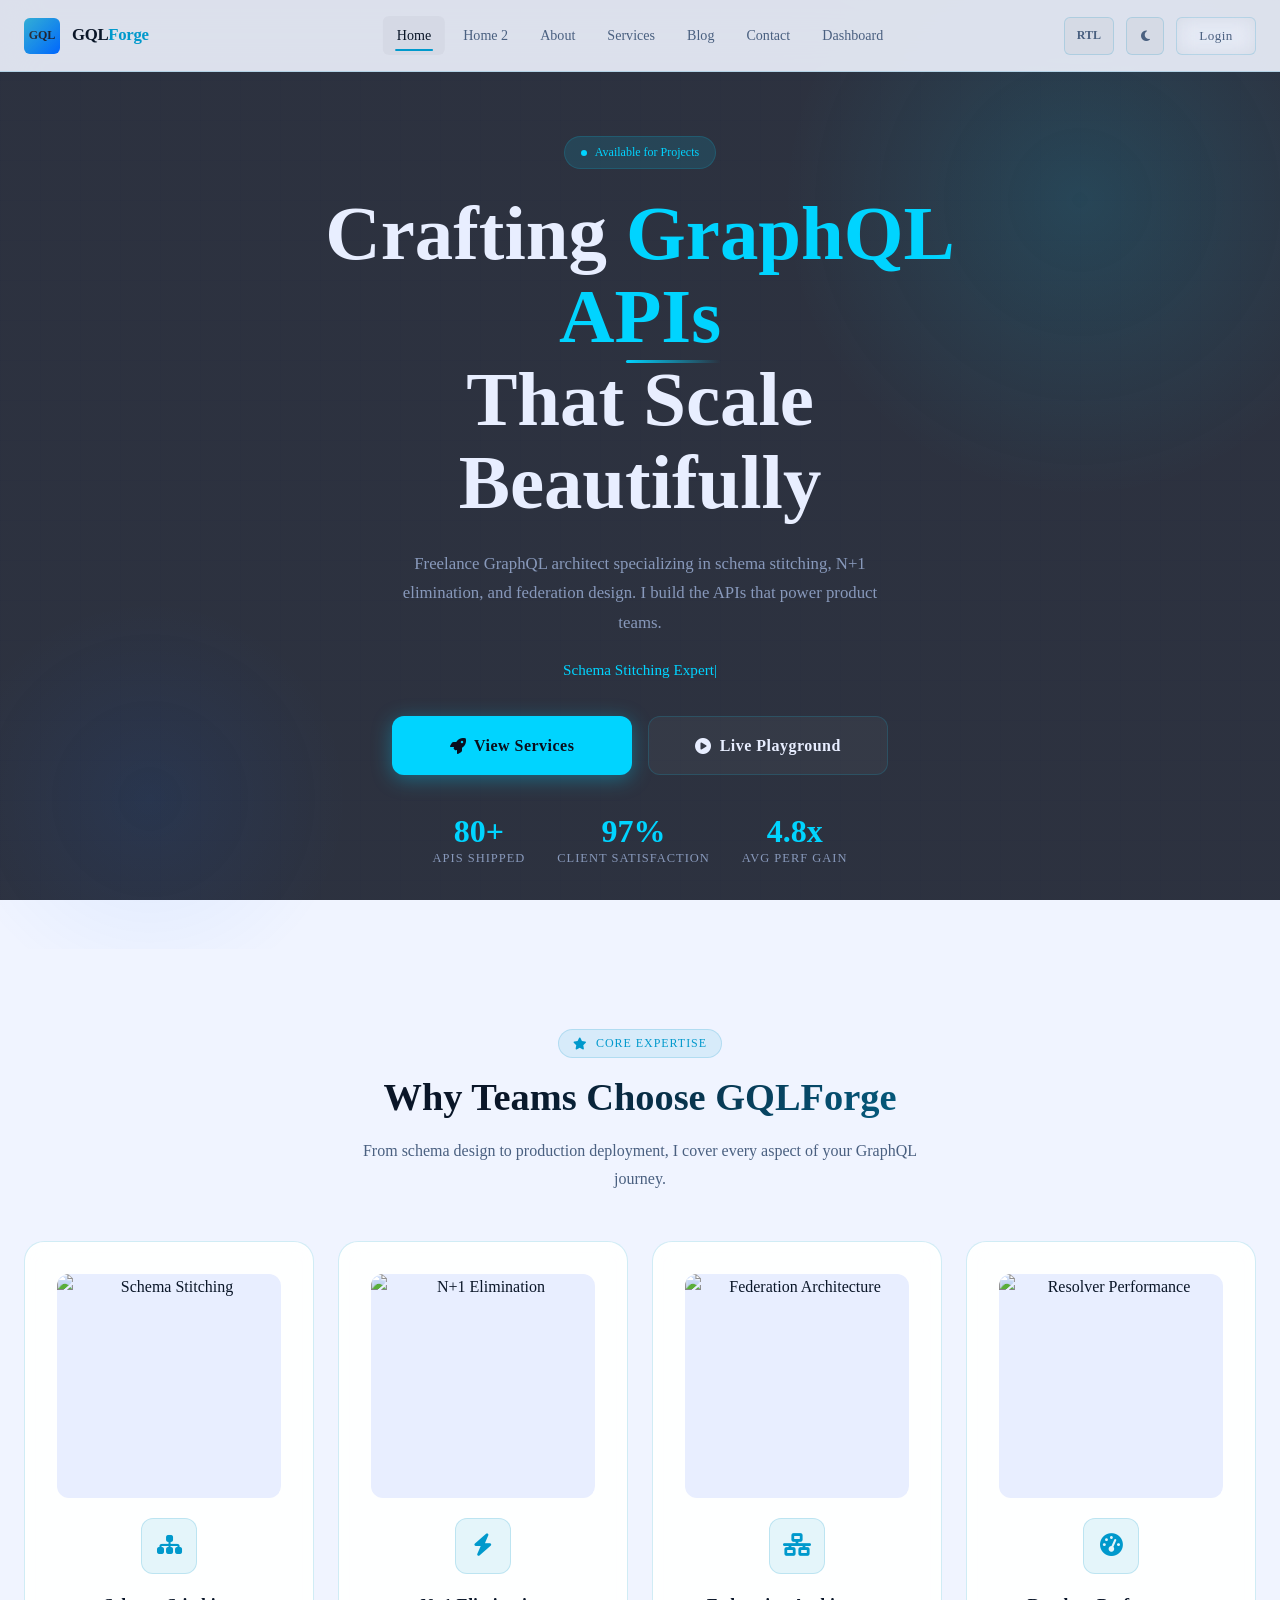
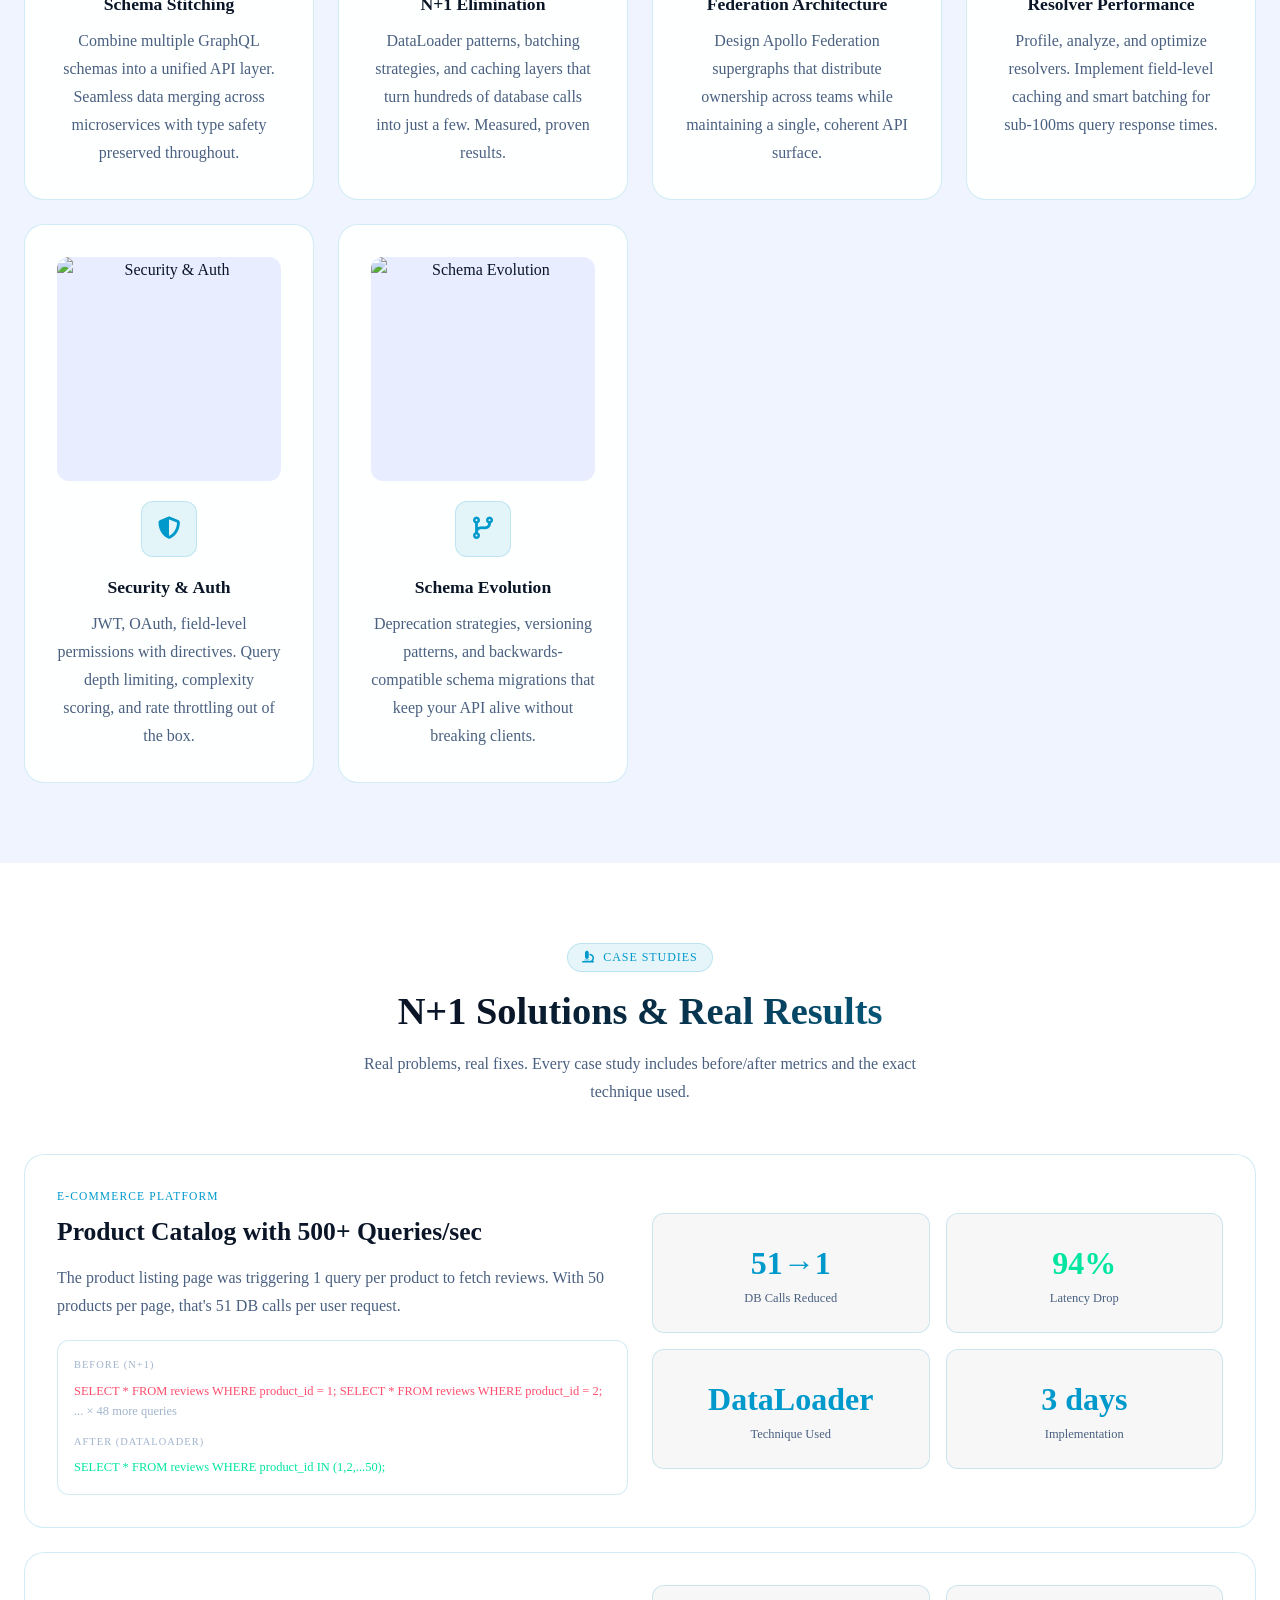
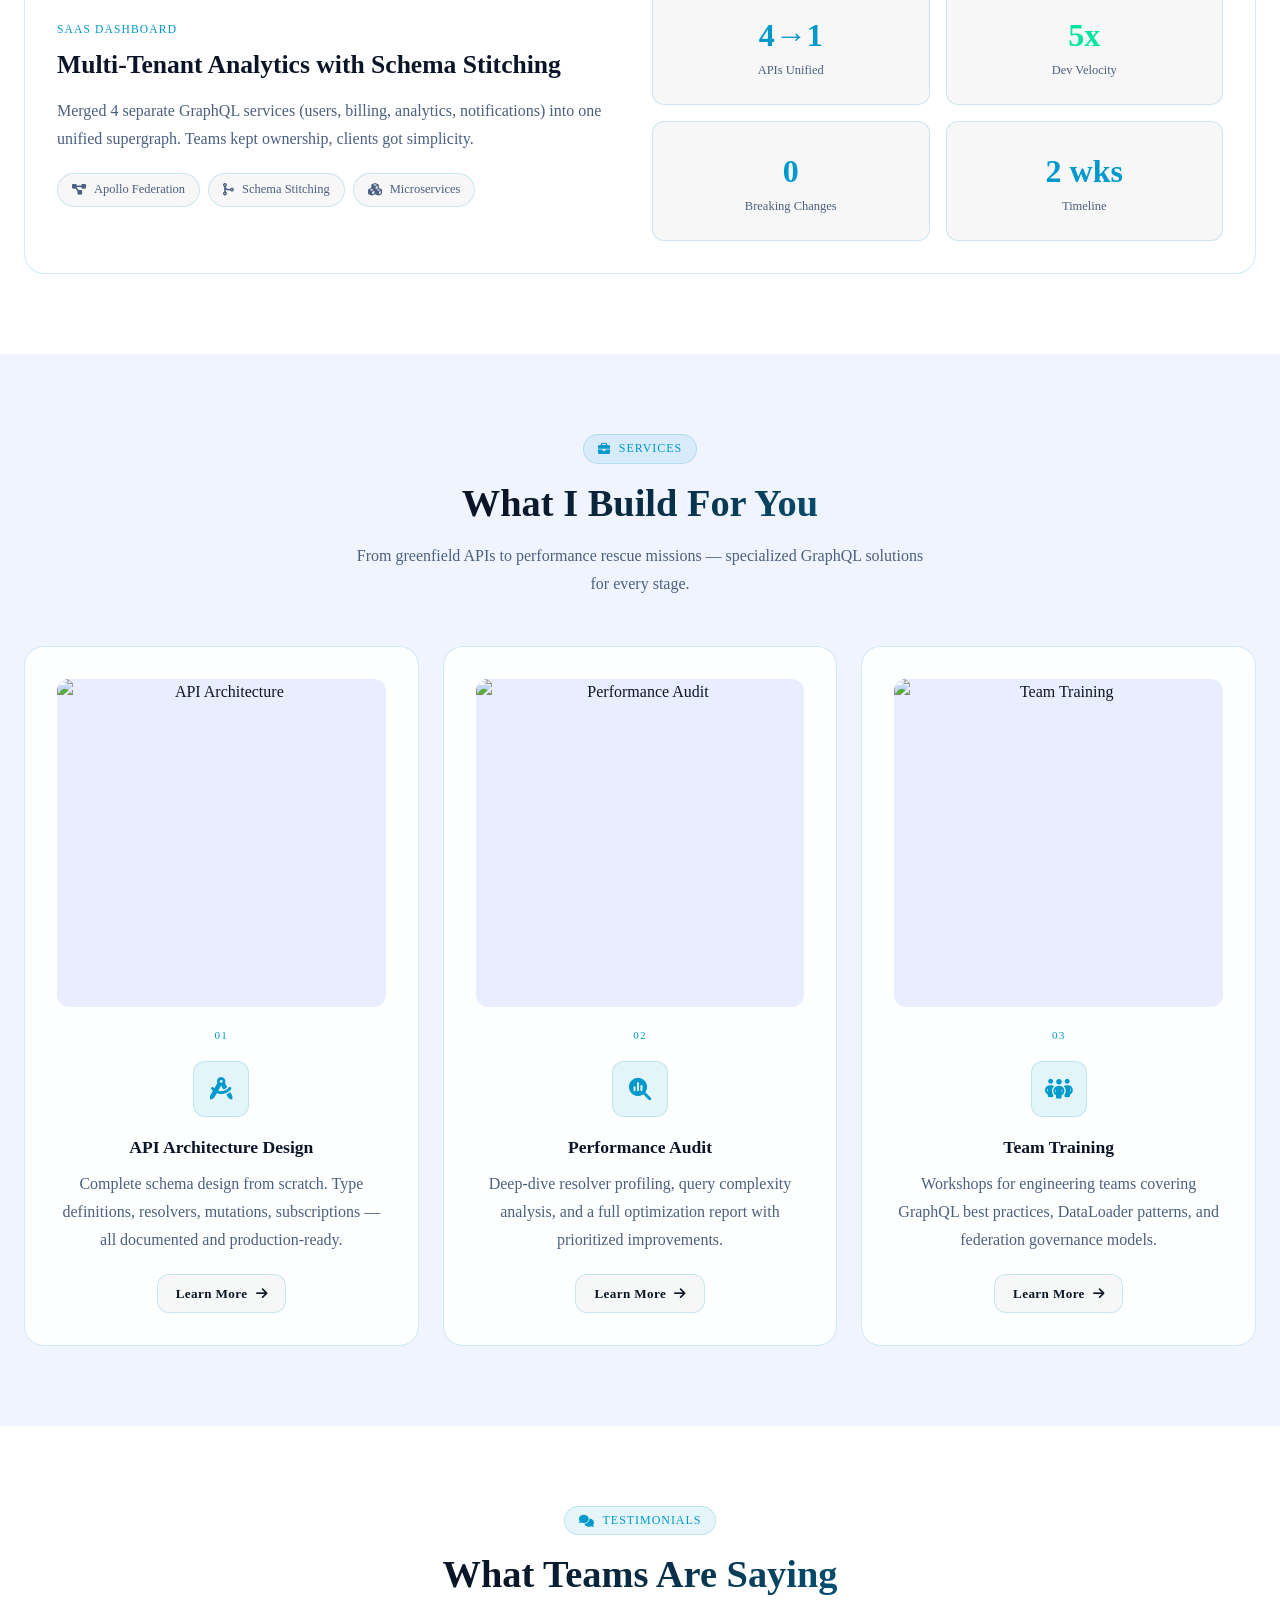
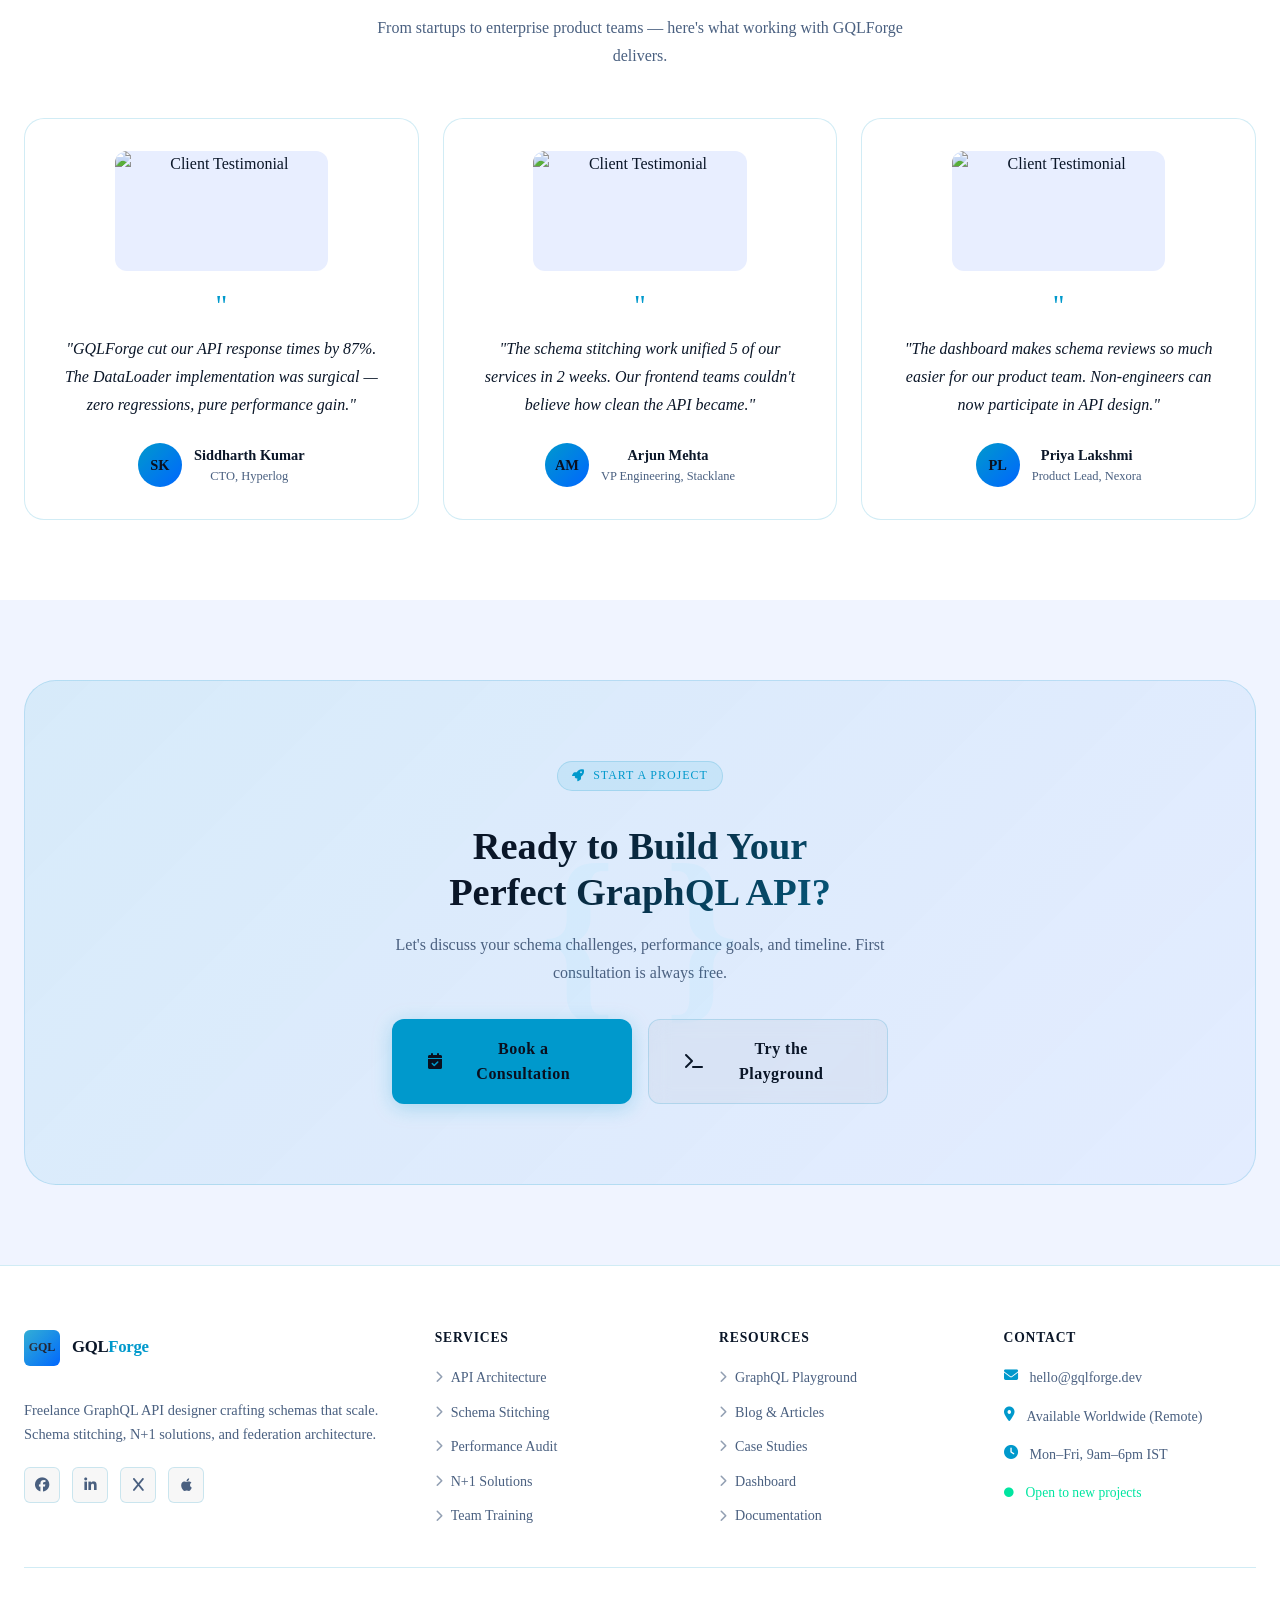
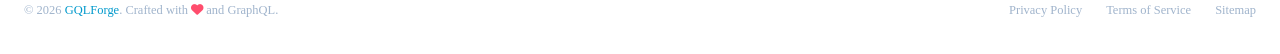
==== commit fb0d78ee: "U" ====
--- a/index.html
+++ b/index.html
@@ -13,6 +13,7 @@
   <title>GQLForge — Freelance GraphQL API Designer</title>
 
   <!-- Icons -->
+  <link rel="icon" type="image/png" href="assets/images/favicon.png">
   <link rel="stylesheet" href="https://cdnjs.cloudflare.com/ajax/libs/font-awesome/6.5.0/css/all.min.css">
 
   <!-- Styles -->
@@ -192,13 +193,13 @@
   <!-- MOBILE MENU -->
   <div class="mobile-menu" id="mobile-menu" role="navigation" aria-label="Mobile navigation">
     <nav class="mobile-menu__nav">
-      <a href="index.html" class="mobile-menu__link"><i class="fas fa-house"></i> Home</a>
-      <a href="pages/home2.html" class="mobile-menu__link"><i class="fas fa-layer-group"></i> Home 2</a>
-      <a href="pages/about.html" class="mobile-menu__link"><i class="fas fa-user"></i> About</a>
-      <a href="pages/services.html" class="mobile-menu__link"><i class="fas fa-code"></i> Services</a>
-      <a href="pages/blog.html" class="mobile-menu__link"><i class="fas fa-blog"></i> Blog</a>
-      <a href="pages/contact.html" class="mobile-menu__link"><i class="fas fa-envelope"></i> Contact</a>
-      <a href="pages/dashboard.html" class="mobile-menu__link"><i class="fas fa-gauge-high"></i> Dashboard</a>
+      <a href="index.html" class="mobile-menu__link">Home</a>
+      <a href="pages/home2.html" class="mobile-menu__link">Home 2</a>
+      <a href="pages/about.html" class="mobile-menu__link">About</a>
+      <a href="pages/services.html" class="mobile-menu__link">Services</a>
+      <a href="pages/blog.html" class="mobile-menu__link">Blog</a>
+      <a href="pages/contact.html" class="mobile-menu__link">Contact</a>
+      <a href="pages/dashboard.html" class="mobile-menu__link">Dashboard</a>
     </nav>
     <div class="mobile-menu__actions">
       <div class="mobile-menu__utils">
@@ -290,7 +291,7 @@
         <div class="features__grid features-grid-centered">
           <div class="card reveal">
             <div class="square-img-wrap">
-              <img src="https://images.unsplash.com/photo-1558494949-ef010cbdcc51?auto=format&fit=crop&q=80&w=400" alt="Schema Stitching">
+              <img src="https://miro.medium.com/1*8NZgnlluxRnZxyML8snDQg.jpeg" alt="Schema Stitching">
             </div>
             <div class="card__icon"><i class="fas fa-sitemap"></i></div>
             <h3 class="card__title">Schema Stitching</h3>
@@ -300,7 +301,7 @@
 
           <div class="card reveal animate-delay-1">
             <div class="square-img-wrap">
-              <img src="https://images.unsplash.com/photo-1551288049-bbbda5366391?auto=format&fit=crop&q=80&w=400" alt="N+1 Elimination">
+              <img src="https://miro.medium.com/v2/resize:fit:1200/1*KJM3qp9Yi2VQpxpCut0Kvw.jpeg" alt="N+1 Elimination">
             </div>
             <div class="card__icon"><i class="fas fa-bolt"></i></div>
             <h3 class="card__title">N+1 Elimination</h3>
@@ -310,7 +311,7 @@
 
           <div class="card reveal animate-delay-2">
             <div class="square-img-wrap">
-              <img src="https://images.unsplash.com/photo-1451187580459-43490279c0fa?auto=format&fit=crop&q=80&w=400" alt="Federation Architecture">
+              <img src="https://debugmode.net/wp-content/uploads/2011/05/image.png" alt="Federation Architecture">
             </div>
             <div class="card__icon"><i class="fas fa-network-wired"></i></div>
             <h3 class="card__title">Federation Architecture</h3>
@@ -320,7 +321,7 @@
 
           <div class="card reveal animate-delay-3">
             <div class="square-img-wrap">
-              <img src="https://images.unsplash.com/photo-1550751827-4bd374c3f58b?auto=format&fit=crop&q=80&w=400" alt="Resolver Performance">
+              <img src="https://media.licdn.com/dms/image/v2/D4D12AQEEWk2MCcccZw/article-cover_image-shrink_720_1280/article-cover_image-shrink_720_1280/0/1687972706509?e=2147483647&v=beta&t=5cvh4TyuW8h40ahgNdGbRNcqrRARXOMuGxiqC-qSEeg" alt="Resolver Performance">
             </div>
             <div class="card__icon"><i class="fas fa-tachometer-alt"></i></div>
             <h3 class="card__title">Resolver Performance</h3>
@@ -330,7 +331,7 @@
 
           <div class="card reveal animate-delay-1">
             <div class="square-img-wrap">
-              <img src="https://images.unsplash.com/photo-1563986768609-322da13575f3?auto=format&fit=crop&q=80&w=400" alt="Security & Auth">
+              <img src="https://content.cloudthat.com/resources/wp-content/uploads/2023/08/Database-Security-and-Connectivity-.webp" alt="Security & Auth">
             </div>
             <div class="card__icon"><i class="fas fa-shield-halved"></i></div>
             <h3 class="card__title">Security & Auth</h3>
@@ -381,7 +382,7 @@
                 <div class="n1-after">SELECT * FROM reviews WHERE product_id IN (1,2,...50);</div>
               </div>
             </div>
-            <div style="display: grid; grid-template-columns: 1fr 1fr; gap: var(--space-4);">
+            <div class="case-study-metrics">
               <div class="case-metric">
                 <div class="case-metric__value">51→1</div>
                 <div class="case-metric__label">DB Calls Reduced</div>
@@ -413,7 +414,7 @@
                 <span class="tech-pill"><i class="fas fa-cubes"></i> Microservices</span>
               </div>
             </div>
-            <div style="display: grid; grid-template-columns: 1fr 1fr; gap: var(--space-4);">
+            <div class="case-study-metrics">
               <div class="case-metric">
                 <div class="case-metric__value">4→1</div>
                 <div class="case-metric__label">APIs Unified</div>
@@ -451,7 +452,7 @@
         <div class="services__grid services-grid-centered">
           <div class="service-card reveal">
             <div class="square-img-wrap">
-              <img src="https://images.unsplash.com/photo-1633356122544-f134324a6cee?auto=format&fit=crop&q=80&w=400" alt="API Architecture">
+              <img src="https://www.logicmonitor.com/wp-content/uploads/2026/04/Blog_Deep-Dive_API-Architecture-Patterns-and-Best-Practices_940x600_Featured-Image-1.png" alt="API Architecture">
             </div>
             <div class="service-card__num">01</div>
             <div class="card__icon" style="margin: 0 auto var(--space-5);"><i class="fas fa-drafting-compass"></i></div>
@@ -464,7 +465,7 @@
 
           <div class="service-card reveal animate-delay-1">
             <div class="square-img-wrap">
-              <img src="https://images.unsplash.com/photo-1551288049-bbbda5366391?auto=format&fit=crop&q=80&w=400" alt="Performance Audit">
+              <img src="https://www.idera.com/wp-content/uploads/2025/12/SQL-Server-Auditing-PCI-DSS-HIPAA-SOX-GDPR-Compliance-Without-Performance-Impact.png" alt="Performance Audit">
             </div>
             <div class="service-card__num">02</div>
             <div class="card__icon" style="margin: 0 auto var(--space-5);"><i class="fas fa-magnifying-glass-chart"></i>
@@ -478,7 +479,7 @@
 
           <div class="service-card reveal animate-delay-2">
             <div class="square-img-wrap">
-              <img src="https://images.unsplash.com/photo-1515187029135-18ee286d815b?auto=format&fit=crop&q=80&w=400" alt="Team Training">
+              <img src="https://content.jdmagicbox.com/comp/kolkata/u5/033pxx33.xx33.170410132526.t9u5/catalogue/sha-infotech-baguiati-kolkata-computer-training-institutes-for-oracle-dba-i1e4n.jpg" alt="Team Training">
             </div>
             <div class="service-card__num">03</div>
             <div class="card__icon" style="margin: 0 auto var(--space-5);"><i class="fas fa-people-group"></i></div>
@@ -507,7 +508,7 @@
         <div class="grid-3 testimonials-grid-centered">
           <div class="testimonial-card reveal">
             <div class="square-img-wrap" style="aspect-ratio: 16/9; height: 120px; width: auto; margin: 0 auto var(--space-5);">
-              <img src="https://images.unsplash.com/photo-1522071823991-b5182991e38f?auto=format&fit=crop&q=80&w=400" alt="Client Testimonial">
+              <img src="https://media.licdn.com/dms/image/v2/D4E03AQGWg_KxlaWjEg/profile-displayphoto-shrink_200_200/profile-displayphoto-shrink_200_200/0/1718326114313?e=2147483647&v=beta&t=-wZtg5LeE9UTniANkVV3_Cg-qbFjsyz7Pkd4Mugcg0Y" alt="Client Testimonial">
             </div>
             <div class="testimonial-card__quote">"</div>
             <p class="testimonial-card__text">"GQLForge cut our API response times by 87%. The DataLoader implementation
@@ -523,7 +524,7 @@
 
           <div class="testimonial-card reveal animate-delay-1">
             <div class="square-img-wrap" style="aspect-ratio: 16/9; height: 120px; width: auto; margin: 0 auto var(--space-5);">
-              <img src="https://images.unsplash.com/photo-1552664730-d307ca884978?auto=format&fit=crop&q=80&w=400" alt="Client Testimonial">
+              <img src="https://st1.bollywoodlife.com/wp-content/uploads/2016/03/682369.jpg?impolicy=Medium_Widthonly&w=320" alt="Client Testimonial">
             </div>
             <div class="testimonial-card__quote">"</div>
             <p class="testimonial-card__text">"The schema stitching work unified 5 of our services in 2 weeks. Our
@@ -539,11 +540,11 @@
 
           <div class="testimonial-card reveal animate-delay-2">
             <div class="square-img-wrap" style="aspect-ratio: 16/9; height: 120px; width: auto; margin: 0 auto var(--space-5);">
-              <img src="https://images.unsplash.com/photo-1542744173-8e7e53415bb0?auto=format&fit=crop&q=80&w=400" alt="Client Testimonial">
+              <img src="https://assets.obj.ca/2022/07/rSIFm00B-OBE_40U40-2017_Siddhartha-Kumar_002-768x579.jpg" alt="Client Testimonial">
             </div>
             <div class="testimonial-card__quote">"</div>
             <p class="testimonial-card__text">"The dashboard makes schema reviews so much easier for our product team.
-              Non-engineers can now participate in API design discussions."</p>
+              Non-engineers can now participate in API design."</p>
             <div class="testimonial-card__author">
               <div class="testimonial-card__avatar">PL</div>
               <div>
@@ -596,10 +597,10 @@
             architecture.
           </p>
           <div class="footer__social">
-            <a href="#" class="footer__social-link" aria-label="GitHub"><i class="fab fa-github"></i></a>
+            <a href="#" class="footer__social-link" aria-label="GitHub"><i class="fab fa-facebook"></i></a>
             <a href="#" class="footer__social-link" aria-label="LinkedIn"><i class="fab fa-linkedin-in"></i></a>
-            <a href="#" class="footer__social-link" aria-label="Twitter"><i class="fab fa-twitter"></i></a>
-            <a href="#" class="footer__social-link" aria-label="Dev.to"><i class="fab fa-dev"></i></a>
+            <a href="#" class="footer__social-link" aria-label="Twitter"><i class="fab fa-x"></i></a>
+            <a href="#" class="footer__social-link" aria-label="Dev.to"><i class="fab fa-apple"></i></a>
           </div>
         </div>
 
@@ -660,7 +661,7 @@
       </div>
 
       <div class="footer__bottom">
-        <p class="footer__copy">© 2025 <span>GQLForge</span>. Crafted with <i class="fas fa-heart"
+        <p class="footer__copy">© 2026 <span>GQLForge</span>. Crafted with <i class="fas fa-heart"
             style="color: var(--clr-error);"></i> and GraphQL.</p>
         <div class="footer__bottom-links">
           <a href="#" class="footer__bottom-link">Privacy Policy</a>
--- a/assets/css/style.css
+++ b/assets/css/style.css
@@ -1150,11 +1150,27 @@
   display: flex;
   flex-direction: column;
   align-items: center;
+  justify-content: center;
   text-align: center;
   padding: var(--space-5);
   background: var(--clr-glass);
   border: 1px solid var(--clr-border);
   border-radius: var(--radius-md);
+  height: 100%;
+  min-height: 120px;
+}
+
+.case-study-metrics {
+  display: grid;
+  grid-template-columns: 1fr 1fr;
+  gap: var(--space-4);
+  align-items: stretch;
+}
+
+@media (max-width: 480px) {
+  .case-study-metrics {
+    grid-template-columns: 1fr;
+  }
 }
 
 .case-metric__value {
@@ -2026,6 +2042,13 @@
   }
 
   .footer__grid {
+    grid-template-columns: 1fr 1fr;
+    gap: var(--space-8);
+  }
+}
+
+@media (min-width: 1024px) {
+  .footer__grid {
     grid-template-columns: 1.5fr repeat(3, 1fr);
   }
 }
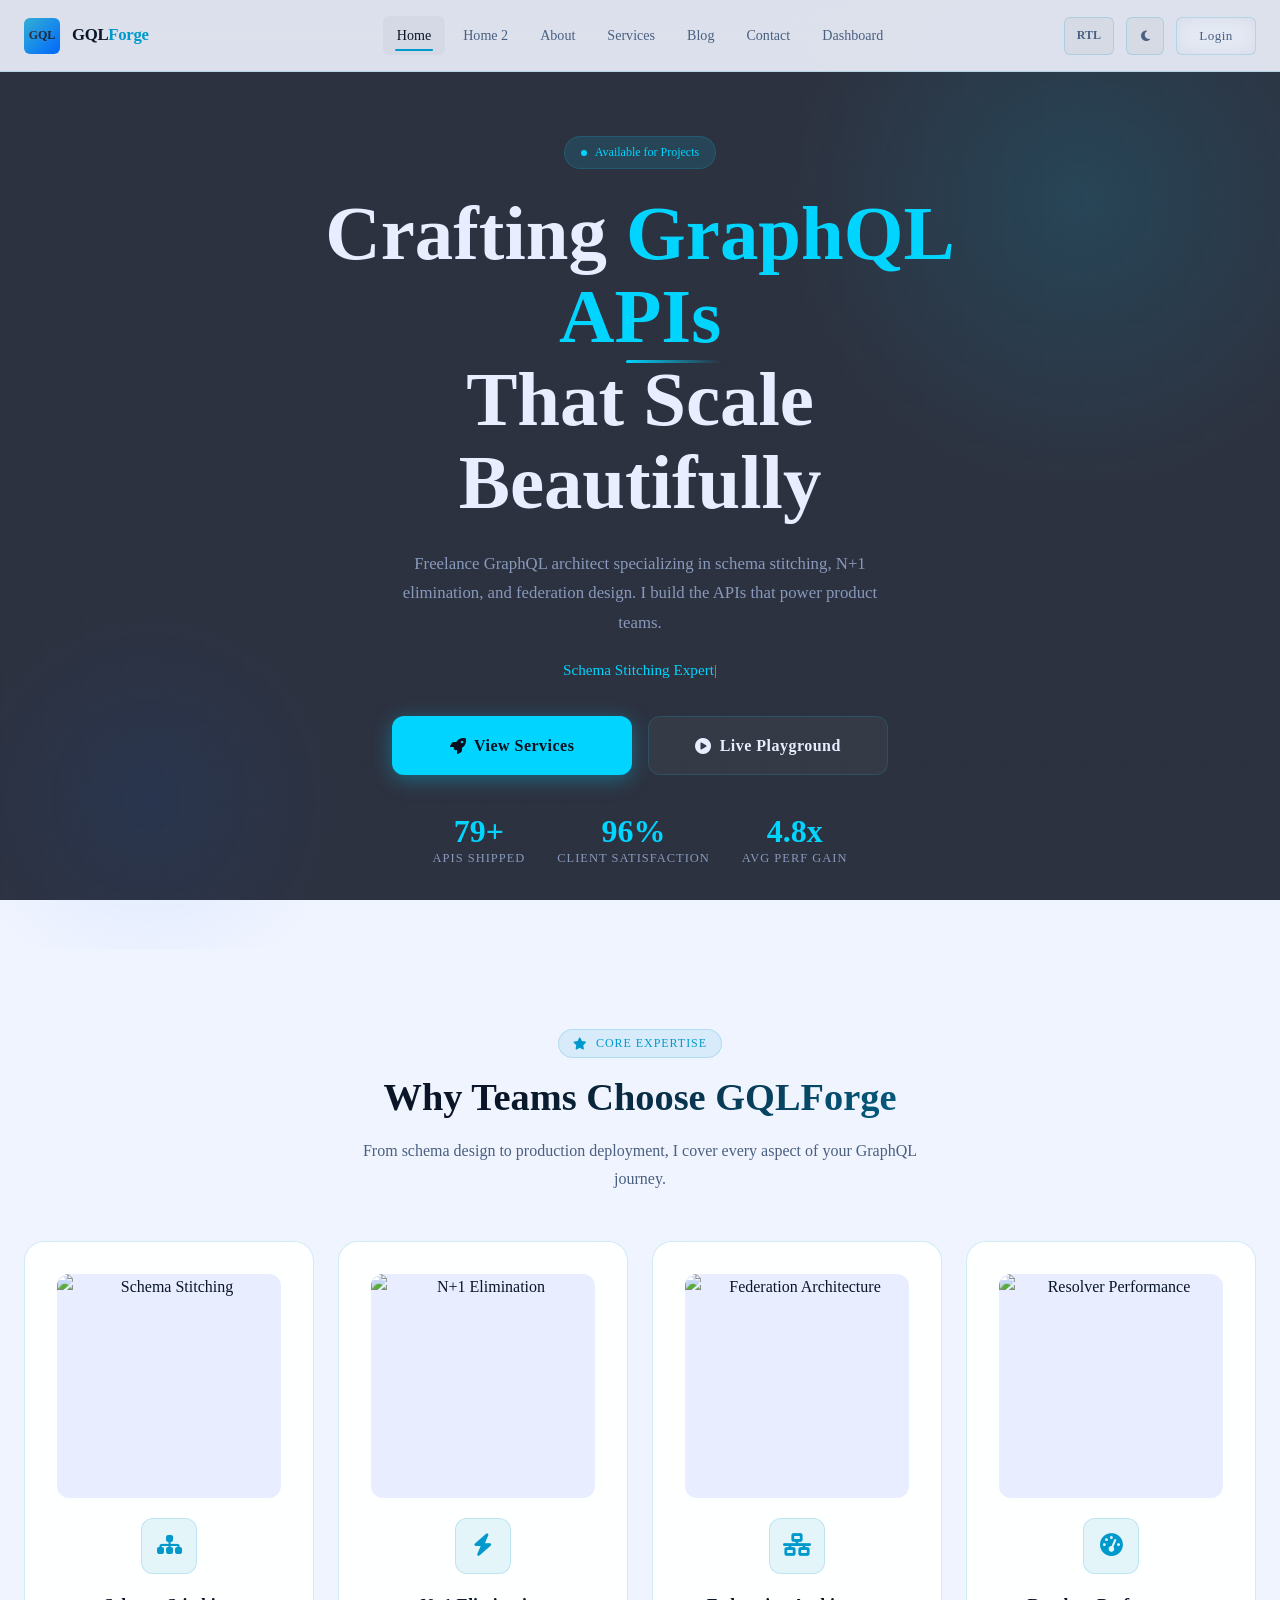
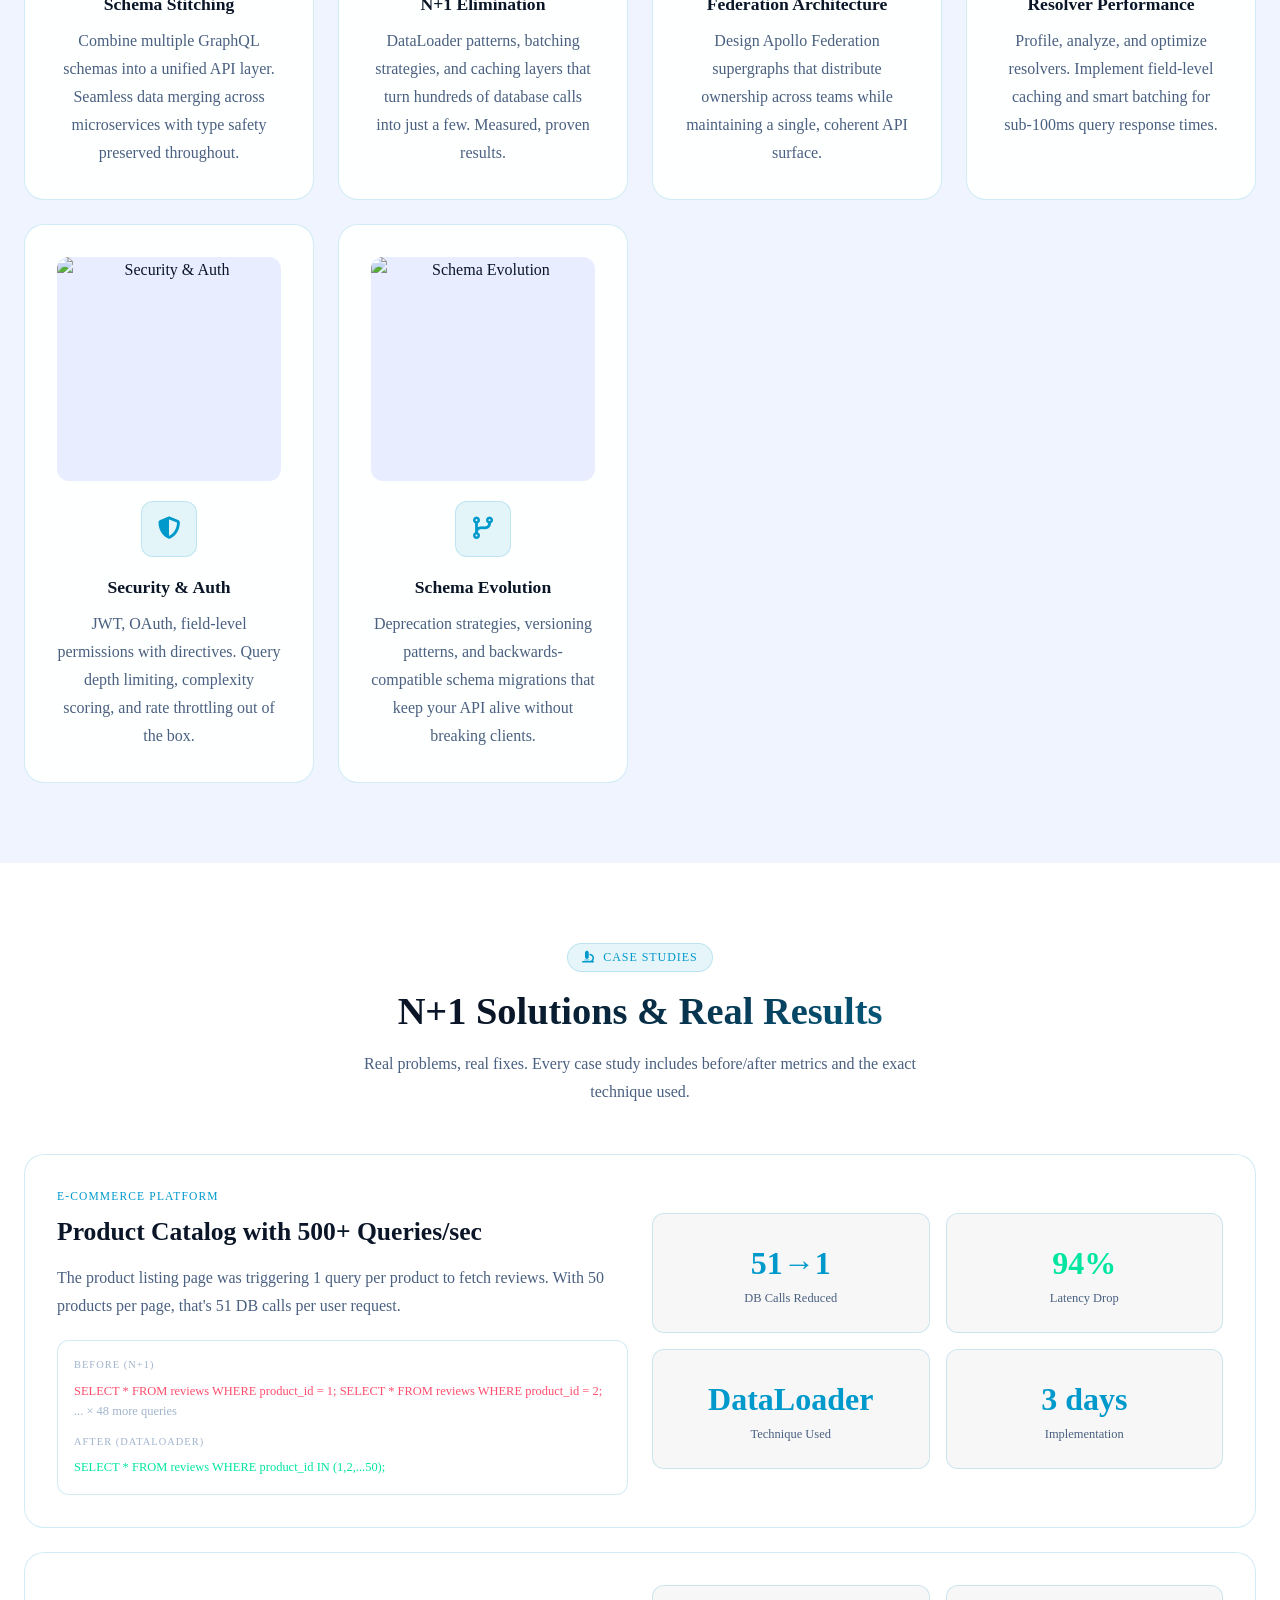
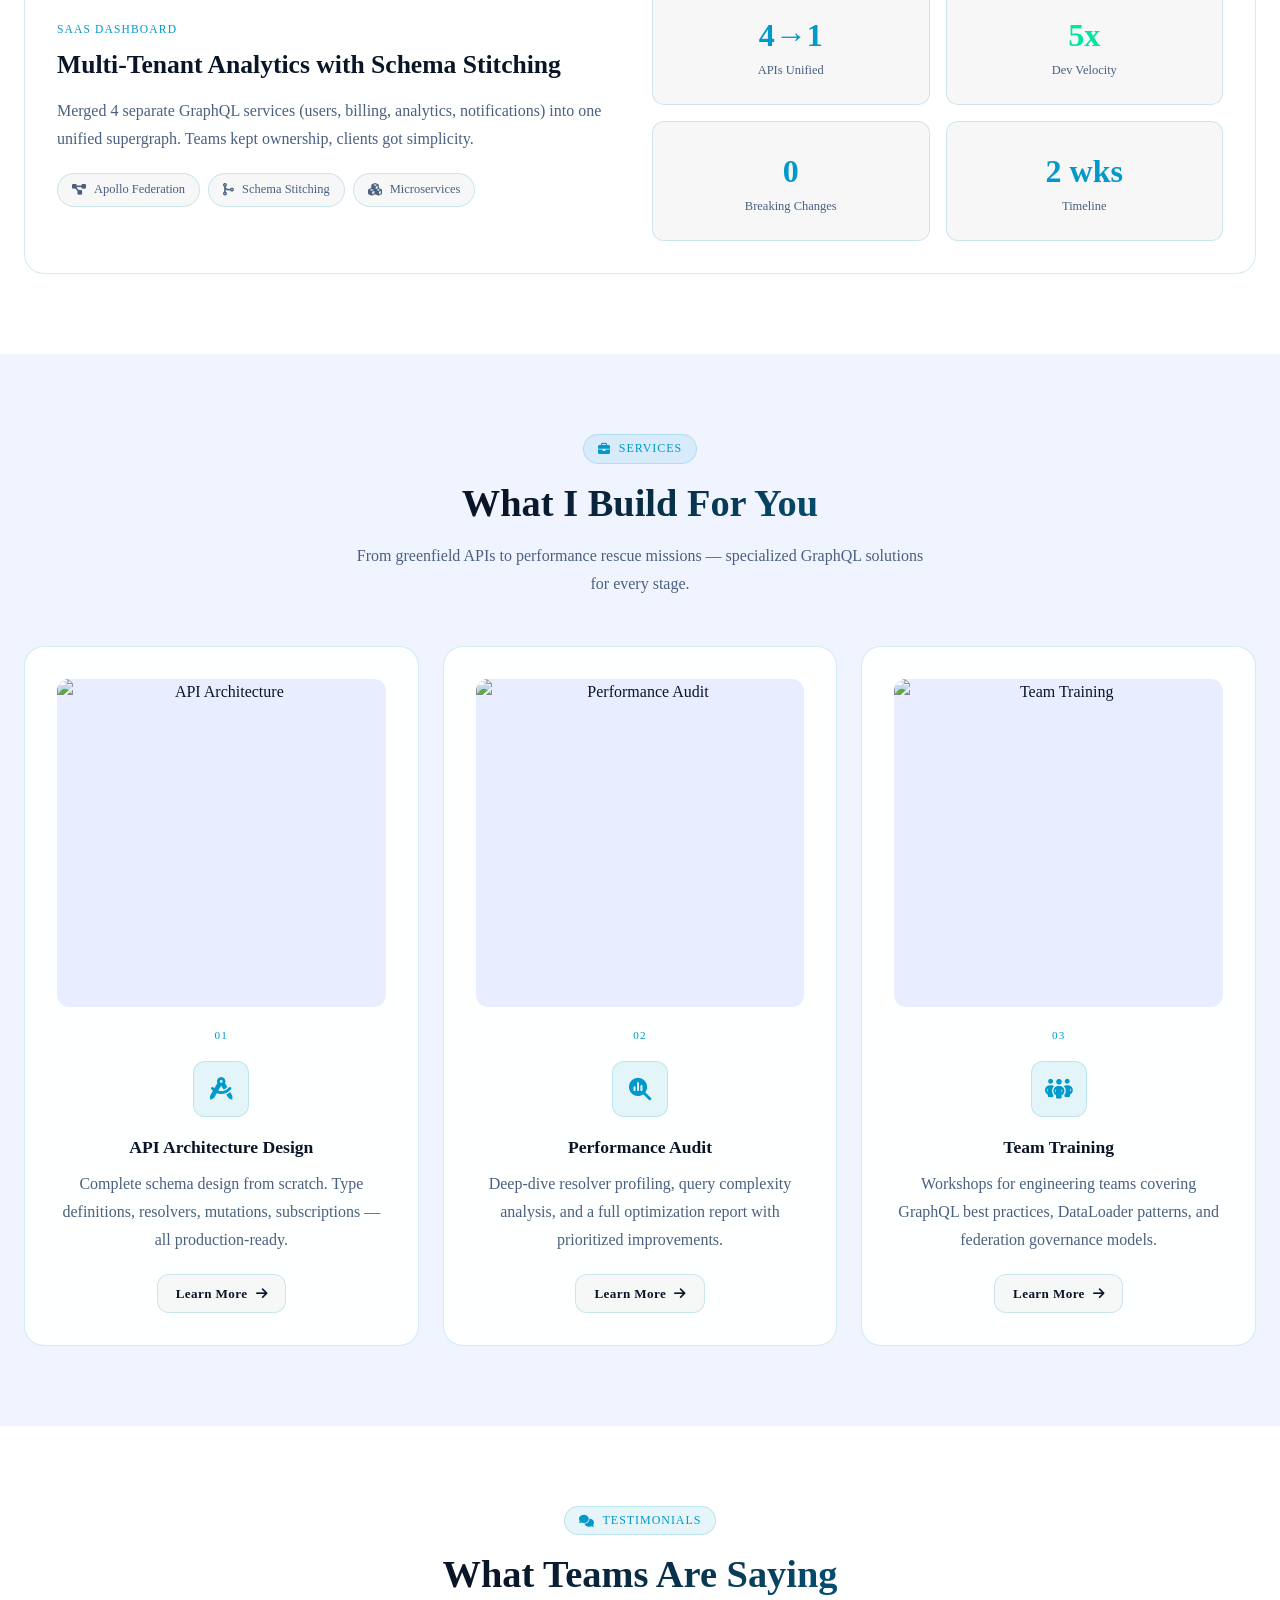
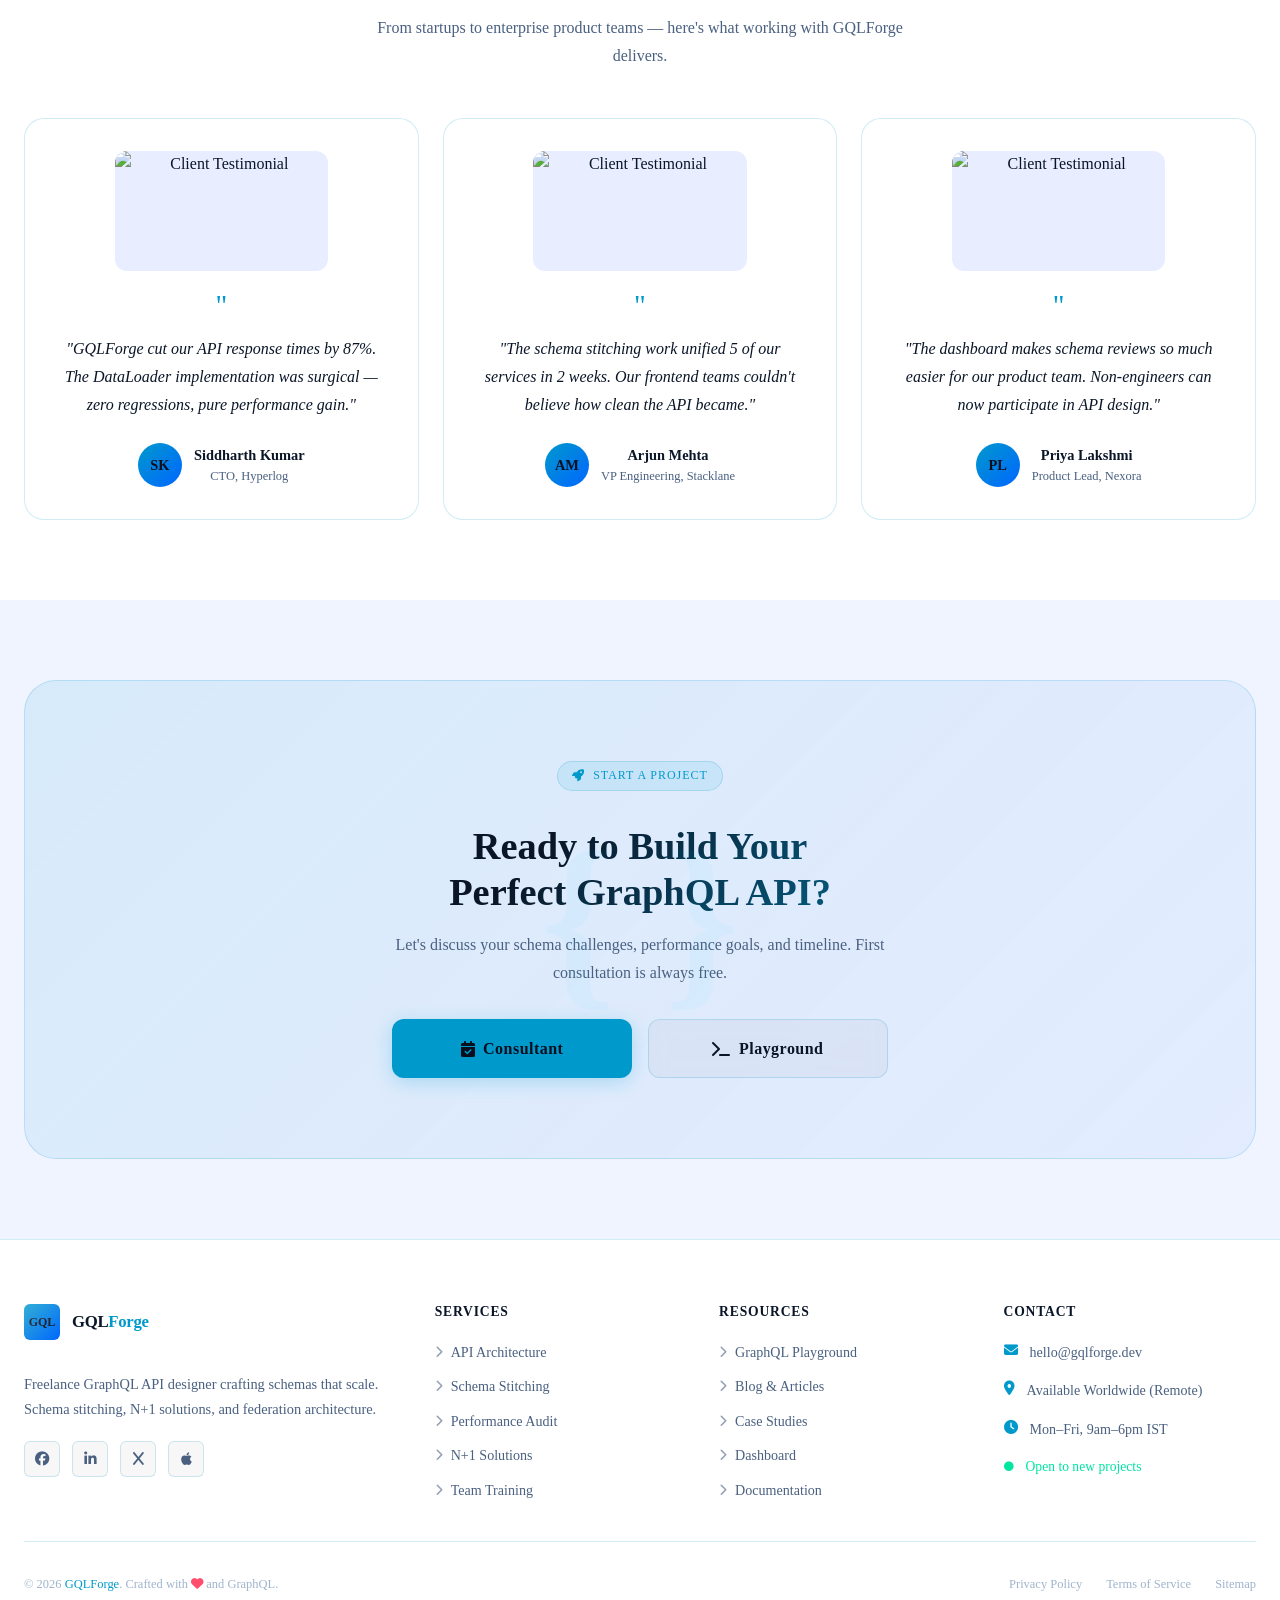
==== commit 81f23b42: "U" ====
--- a/index.html
+++ b/index.html
@@ -311,7 +311,7 @@
 
           <div class="card reveal animate-delay-2">
             <div class="square-img-wrap">
-              <img src="https://debugmode.net/wp-content/uploads/2011/05/image.png" alt="Federation Architecture">
+              <img src="https://miro.medium.com/1*5ZEMDQXkTCbd9uF5KhUTJg.png" alt="Federation Architecture">
             </div>
             <div class="card__icon"><i class="fas fa-network-wired"></i></div>
             <h3 class="card__title">Federation Architecture</h3>
@@ -458,7 +458,7 @@
             <div class="card__icon" style="margin: 0 auto var(--space-5);"><i class="fas fa-drafting-compass"></i></div>
             <h3 class="card__title">API Architecture Design</h3>
             <p>Complete schema design from scratch. Type definitions, resolvers, mutations, subscriptions — all
-              documented and production-ready.</p>
+             production-ready.</p>
             <a href="pages/services.html" class="btn btn--outline btn--sm" style="margin-top: var(--space-5);">Learn
               More <i class="fas fa-arrow-right"></i></a>
           </div>
@@ -571,10 +571,10 @@
           </p>
           <div class="btn-group">
             <a href="pages/contact.html" class="btn btn--primary btn--lg">
-              <i class="fas fa-calendar-check"></i> Book a Consultation
+              <i class="fas fa-calendar-check"></i>Consultant
             </a>
             <a href="pages/home2.html" class="btn btn--outline btn--lg">
-              <i class="fas fa-terminal"></i> Try the Playground
+              <i class="fas fa-terminal"></i>Playground
             </a>
           </div>
         </div>
